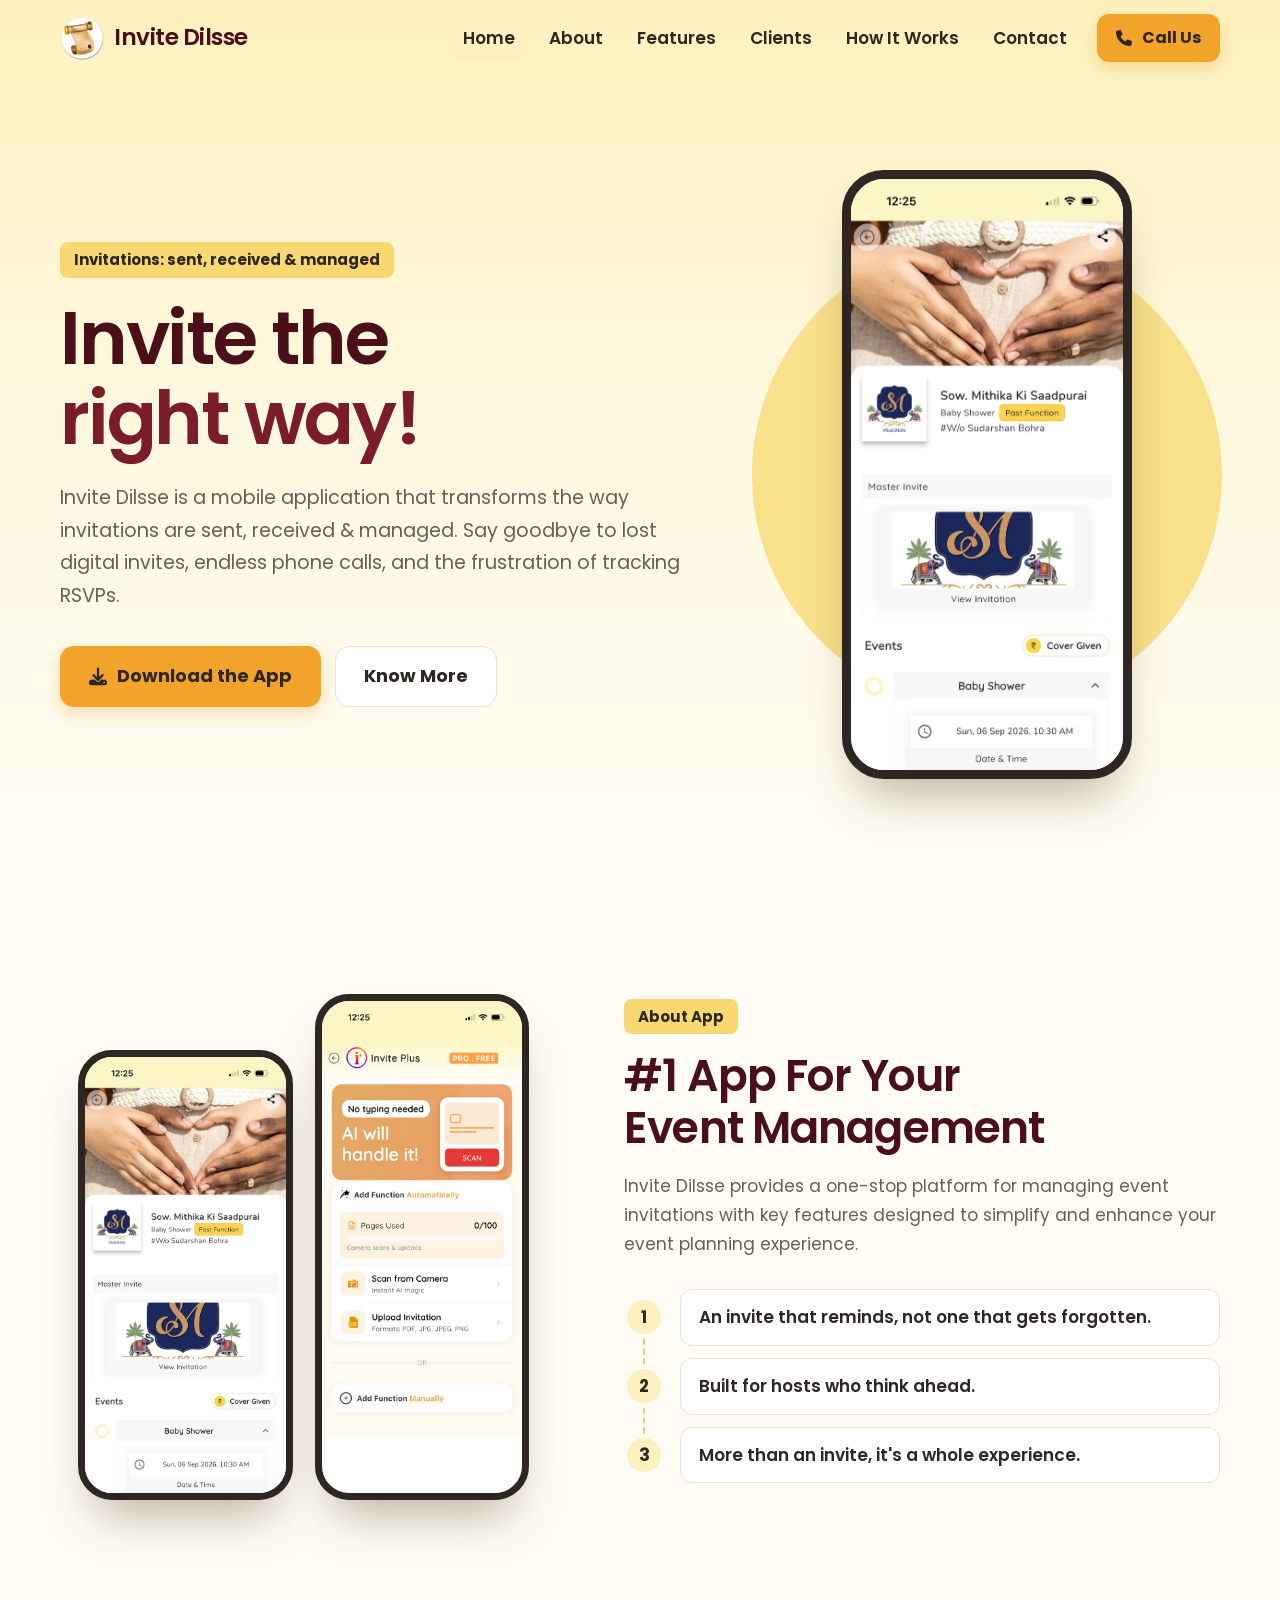
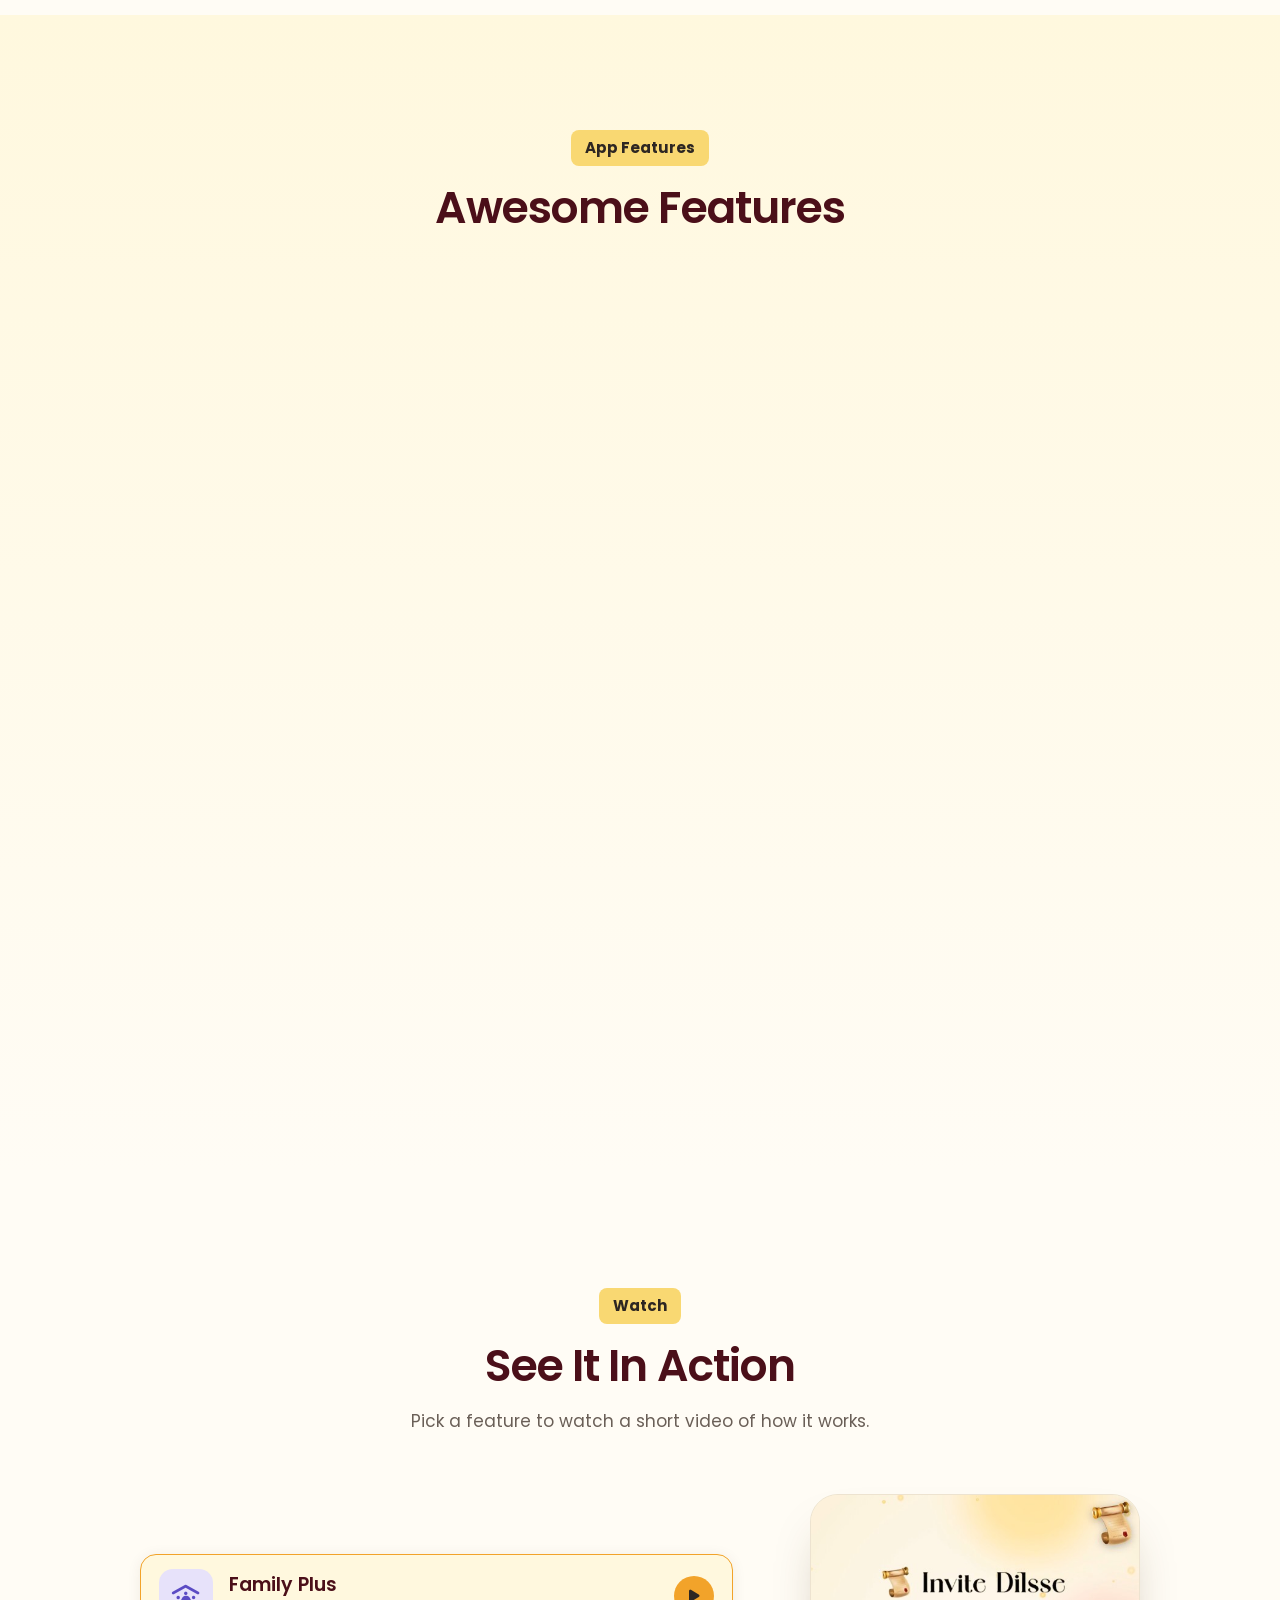
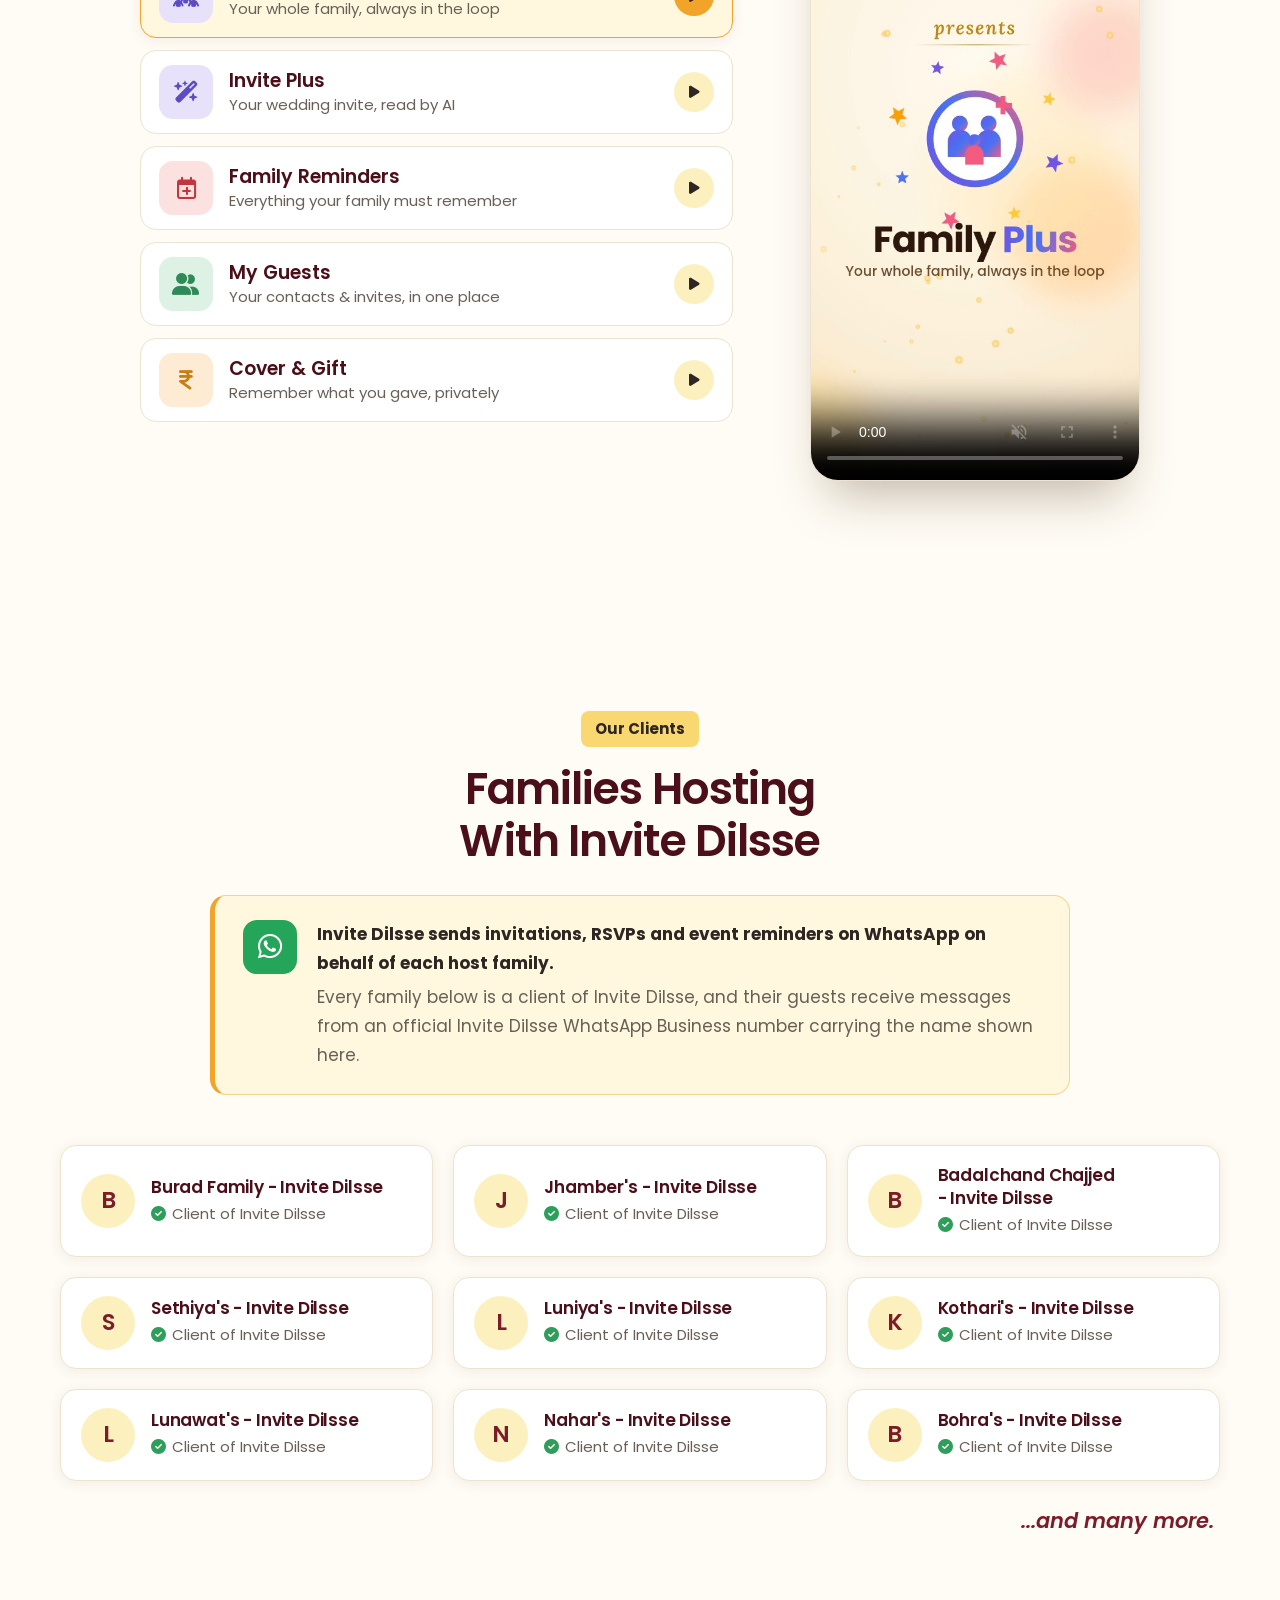
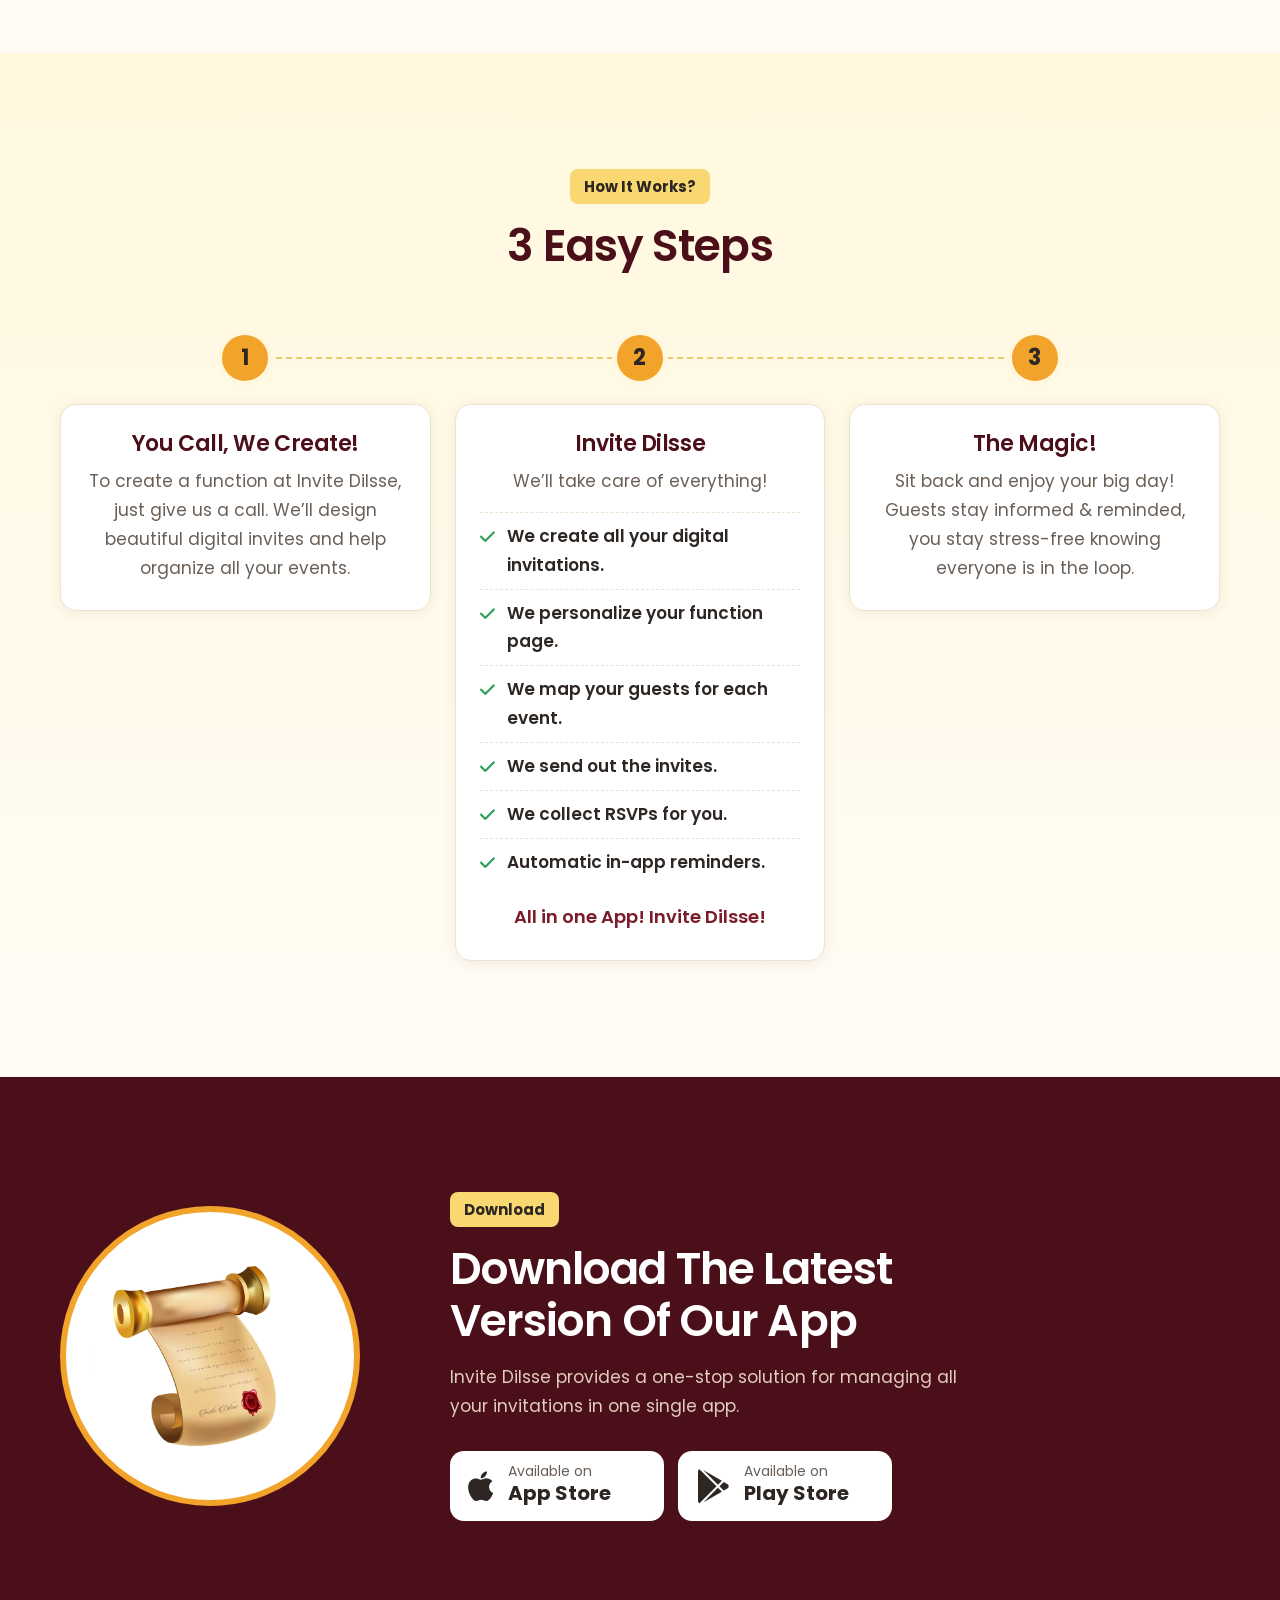
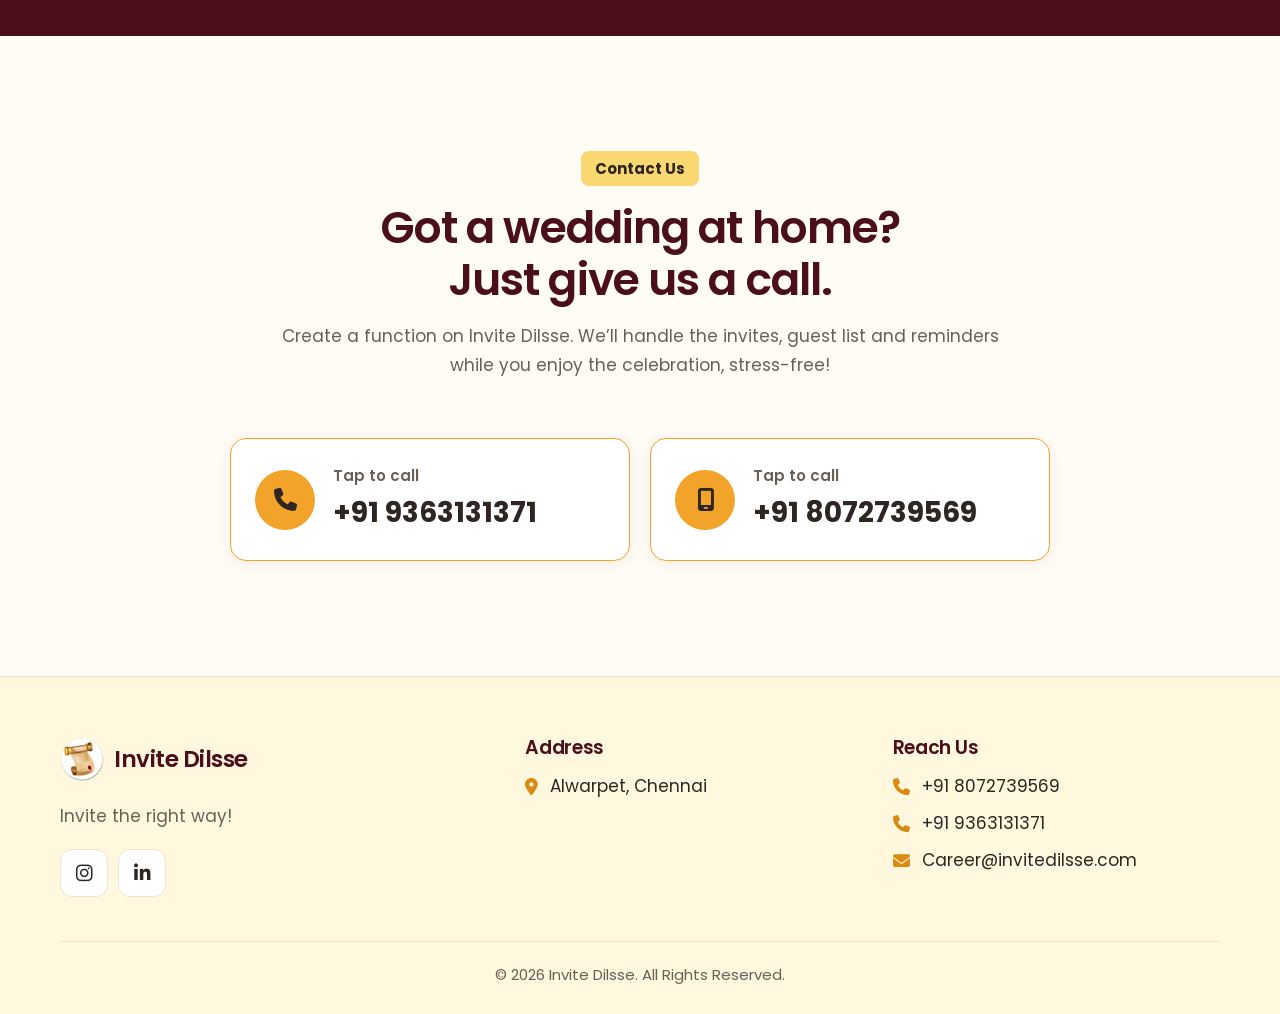
==== index.html @ ebceb602 "initial push" ====
<!DOCTYPE html>
<html lang="en">

<head>
    <meta charset="utf-8">
    <title>Invite Dilsse - Invite the right way!</title>
    <meta content="width=device-width, initial-scale=1.0" name="viewport">
    <meta content="Invite Dilsse is a mobile app that transforms the way invitations are sent, received and managed - digital invites, RSVPs and automatic reminders for every event, all in one place." name="description">
    <meta content="#FCF1BE" name="theme-color">

    <!-- Favicon -->
    <link href="img/icon1.png" rel="icon">

    <!-- Google Web Fonts -->
    <link rel="preconnect" href="https://fonts.googleapis.com">
    <link rel="preconnect" href="https://fonts.gstatic.com" crossorigin>
    <link href="https://fonts.googleapis.com/css2?family=Poppins:ital,wght@0,400;0,500;0,600;0,700;1,600&display=swap" rel="stylesheet">

    <!-- Icon Font Stylesheet -->
    <link href="https://cdnjs.cloudflare.com/ajax/libs/font-awesome/6.5.1/css/all.min.css" rel="stylesheet">

    <!-- Template Stylesheet -->
    <link href="css/style.css?v=20261012" rel="stylesheet">

    <script>document.documentElement.classList.add('js');</script>
</head>

<body>
    <a class="skip" href="#main">Skip to content</a>


    <!-- Navbar Start -->
    <header class="nav">
        <div class="wrap nav__inner">
            <a href="#home" class="brand">
                <img src="img/icon1.png" alt="" width="44" height="44">
                Invite Dilsse
            </a>
            <button class="nav__toggle" type="button" aria-label="Menu" aria-expanded="false" aria-controls="navLinks">
                <span></span><span></span><span></span>
            </button>
            <nav class="nav__links" id="navLinks" aria-label="Main">
                <a href="#home" class="is-active">Home</a>
                <a href="#about">About</a>
                <a href="#feature">Features</a>
                <a href="#clients">Clients</a>
                <a href="#how">How It Works</a>
                <a href="#contact">Contact</a>
                <a href="tel:+919363131371" class="btn btn--gold"><i class="fa-solid fa-phone"></i> Call Us</a>
            </nav>
        </div>
    </header>
    <!-- Navbar End -->


    <main id="main">

        <!-- Hero Start -->
        <section class="hero" id="home">
            <div class="wrap hero__grid">
                <div>
                    <span class="tag reveal">Invitations: sent, received &amp; managed</span>
                    <h1 class="reveal">Invite the <span>right way!</span></h1>
                    <p class="hero__lead reveal">Invite Dilsse is a mobile application that transforms the way invitations are sent, received &amp; managed. Say goodbye to lost digital invites, endless phone calls, and the frustration of tracking RSVPs.</p>
                    <div class="hero__cta reveal">
                        <a href="#download" class="btn btn--gold"><i class="fa-solid fa-download"></i> Download the App</a>
                        <a href="#how" class="btn btn--plain">Know More</a>
                    </div>
                </div>
                <div class="hero__visual reveal">
                    <figure class="device">
                        <div class="screens">
                            <img class="is-active" src="img/app-home.jpg" alt="Invite Dilsse app home screen with a calendar and an upcoming event" width="589" height="1280">
                            <img src="img/app-function.jpg" alt="Invite Dilsse function page with the master invite and event details" width="589" height="1280">
                            <img src="img/app-invite-plus.jpg" alt="Invite Plus screen for adding a function by scanning or uploading an invitation" width="589" height="1280">
                            <img src="img/app-reminder.jpg" alt="Invite Dilsse new reminder screen" width="589" height="1280">
                        </div>
                    </figure>
                </div>
            </div>
        </section>
        <!-- Hero End -->


        <!-- About Start -->
        <section class="section" id="about">
            <div class="wrap about">
                <div class="about__media reveal">
                    <figure class="device">
                        <img src="img/app-function.jpg" alt="Invite Dilsse function page" width="589" height="1280" loading="lazy">
                    </figure>
                    <figure class="device">
                        <img src="img/app-invite-plus.jpg" alt="Invite Plus screen" width="589" height="1280" loading="lazy">
                    </figure>
                </div>
                <div>
                    <span class="tag reveal">About App</span>
                    <h2 class="reveal">#1 App For Your Event Management</h2>
                    <p class="about__text reveal">Invite Dilsse provides a one-stop platform for managing event invitations with key features designed to simplify and enhance your event planning experience.</p>
                    <ol class="timeline" data-stagger>
                        <li><span>1</span><p>An invite that reminds, not one that gets forgotten.</p></li>
                        <li><span>2</span><p>Built for hosts who think ahead.</p></li>
                        <li><span>3</span><p>More than an invite, it's a whole experience.</p></li>
                    </ol>
                </div>
            </div>
        </section>
        <!-- About End -->


        <!-- Features Start -->
        <section class="section section--butter" id="feature">
            <div class="wrap">
                <div class="head reveal">
                    <span class="tag">App Features</span>
                    <h2>Awesome Features</h2>
                </div>
                <div class="grid grid--4" data-stagger>
                    <article class="card feature">
                        <div class="tile tile--peach"><i class="fa-regular fa-calendar-check"></i></div>
                        <h3>All Events, One App!</h3>
                        <p>Manage all your digital and offline invitations seamlessly in one app.</p>
                    </article>
                    <article class="card feature">
                        <div class="tile tile--rose"><i class="fa-regular fa-bell"></i></div>
                        <h3>Always Know Where to Be</h3>
                        <p>WhatsApp doesn’t remind you about your events. We offer automatic, timely reminders to keep you on schedule.</p>
                    </article>
                    <article class="card feature">
                        <div class="tile tile--mint"><i class="fa-solid fa-magnifying-glass"></i></div>
                        <h3>Goodbye to WhatsApp Chaos</h3>
                        <p>No more searching through chats. Your invites are saved, searchable, and accessible whenever you need them.</p>
                    </article>
                    <article class="card feature">
                        <div class="tile tile--lilac"><i class="fa-regular fa-gem"></i></div>
                        <h3>Premium Look &amp; Feel</h3>
                        <p>Transform your invites from simple images to immersive experiences. Include striking visuals, event videos, and messages.</p>
                    </article>
                    <article class="card feature">
                        <div class="tile tile--lilac"><i class="fa-solid fa-list-ol"></i></div>
                        <h3>Multiple Events, One Flow</h3>
                        <p>One invite page for all your wedding events (Grithpaan, Haldi, Bharat, etc.) with date, time, venue &amp; map. No more back-and-forth messages!</p>
                    </article>
                    <article class="card feature">
                        <div class="tile tile--mint"><i class="fa-regular fa-comments"></i></div>
                        <h3>Chat In App</h3>
                        <p>Guests can share invitations with family &amp; coordinate event details, ensuring everyone is on the same page.</p>
                    </article>
                    <article class="card feature">
                        <div class="tile tile--rose"><i class="fa-regular fa-folder-open"></i></div>
                        <h3>Organized, Not Scattered</h3>
                        <p>Where WhatsApp mixes event details within conversations, this service provides a dedicated space for your invites.</p>
                    </article>
                    <article class="card feature">
                        <div class="tile tile--peach"><i class="fa-regular fa-note-sticky"></i></div>
                        <h3>Notes &amp; Reminders</h3>
                        <p>Guests can save personalized notes for each event, such as “Buy gift” or “Wear ethnic”, conveniently in the app.</p>
                    </article>
                </div>
            </div>
        </section>
        <!-- Features End -->


        <!-- Videos Start -->
        <section class="section" id="videos">
            <div class="wrap">
                <div class="head reveal">
                    <span class="tag">Watch</span>
                    <h2>See It In Action</h2>
                    <p>Pick a feature to watch a short video of how it works.</p>
                </div>
                <div class="watch reveal">
                    <div class="watch__list">
                        <button class="watch__item is-active" type="button" aria-pressed="true" data-video="video/Family%20Plus.mp4" data-poster="img/video-family-plus.jpg">
                            <span class="tile tile--lilac"><i class="fa-solid fa-people-roof"></i></span>
                            <span class="watch__text"><strong>Family Plus</strong><small>Your whole family, always in the loop</small></span>
                            <i class="fa-solid fa-play watch__play" aria-hidden="true"></i>
                        </button>
                        <button class="watch__item" type="button" aria-pressed="false" data-video="video/Invite%20Plus%20Video.mp4" data-poster="img/video-invite-plus.jpg">
                            <span class="tile tile--lilac"><i class="fa-solid fa-wand-magic-sparkles"></i></span>
                            <span class="watch__text"><strong>Invite Plus</strong><small>Your wedding invite, read by AI</small></span>
                            <i class="fa-solid fa-play watch__play" aria-hidden="true"></i>
                        </button>
                        <button class="watch__item" type="button" aria-pressed="false" data-video="video/Family%20Reminder%20Video.mp4" data-poster="img/video-family-reminder.jpg">
                            <span class="tile tile--rose"><i class="fa-regular fa-calendar-plus"></i></span>
                            <span class="watch__text"><strong>Family Reminders</strong><small>Everything your family must remember</small></span>
                            <i class="fa-solid fa-play watch__play" aria-hidden="true"></i>
                        </button>
                        <button class="watch__item" type="button" aria-pressed="false" data-video="video/My%20Guests%20Video.mp4" data-poster="img/video-my-guests.jpg">
                            <span class="tile tile--mint"><i class="fa-solid fa-user-group"></i></span>
                            <span class="watch__text"><strong>My Guests</strong><small>Your contacts &amp; invites, in one place</small></span>
                            <i class="fa-solid fa-play watch__play" aria-hidden="true"></i>
                        </button>
                        <button class="watch__item" type="button" aria-pressed="false" data-video="video/Cover%20%26%20Gift%20Video.mp4" data-poster="img/video-cover-gift.jpg">
                            <span class="tile tile--peach"><i class="fa-solid fa-indian-rupee-sign"></i></span>
                            <span class="watch__text"><strong>Cover &amp; Gift</strong><small>Remember what you gave, privately</small></span>
                            <i class="fa-solid fa-play watch__play" aria-hidden="true"></i>
                        </button>
                    </div>
                    <figure class="watch__player">
                        <video controls playsinline preload="none" poster="img/video-family-plus.jpg" src="video/Family%20Plus.mp4" aria-label="Family Plus feature video"></video>
                        <button class="watch__sound" type="button" hidden><i class="fa-solid fa-volume-xmark"></i> Tap for sound</button>
                    </figure>
                </div>
            </div>
        </section>
        <!-- Videos End -->


        <!-- Clients Start -->
        <section class="section" id="clients">
            <div class="wrap">
                <div class="head reveal">
                    <span class="tag">Our Clients</span>
                    <h2>Families Hosting With Invite Dilsse</h2>
                </div>
                <div class="clients__note reveal">
                    <i class="fa-brands fa-whatsapp" aria-hidden="true"></i>
                    <div>
                        <p><strong>Invite Dilsse sends invitations, RSVPs and event reminders on WhatsApp on behalf of each host family.</strong></p>
                        <p>Every family below is a client of Invite Dilsse, and their guests receive messages from an official Invite Dilsse WhatsApp Business number carrying the name shown here.</p>
                    </div>
                </div>
                <div class="grid grid--3" data-stagger>
                    <article class="card client">
                        <div class="client__mark" aria-hidden="true">B</div>
                        <div>
                            <h3>Burad Family - Invite Dilsse</h3>
                            <p><i class="fa-solid fa-circle-check"></i>Client of Invite Dilsse</p>
                        </div>
                    </article>
                    <article class="card client">
                        <div class="client__mark" aria-hidden="true">J</div>
                        <div>
                            <h3>Jhamber's - Invite Dilsse</h3>
                            <p><i class="fa-solid fa-circle-check"></i>Client of Invite Dilsse</p>
                        </div>
                    </article>
                    <article class="card client">
                        <div class="client__mark" aria-hidden="true">B</div>
                        <div>
                            <h3>Badalchand Chajjed - Invite Dilsse</h3>
                            <p><i class="fa-solid fa-circle-check"></i>Client of Invite Dilsse</p>
                        </div>
                    </article>
                    <article class="card client">
                        <div class="client__mark" aria-hidden="true">S</div>
                        <div>
                            <h3>Sethiya's - Invite Dilsse</h3>
                            <p><i class="fa-solid fa-circle-check"></i>Client of Invite Dilsse</p>
                        </div>
                    </article>
                    <article class="card client">
                        <div class="client__mark" aria-hidden="true">L</div>
                        <div>
                            <h3>Luniya's - Invite Dilsse</h3>
                            <p><i class="fa-solid fa-circle-check"></i>Client of Invite Dilsse</p>
                        </div>
                    </article>
                    <article class="card client">
                        <div class="client__mark" aria-hidden="true">K</div>
                        <div>
                            <h3>Kothari's - Invite Dilsse</h3>
                            <p><i class="fa-solid fa-circle-check"></i>Client of Invite Dilsse</p>
                        </div>
                    </article>
                    <article class="card client">
                        <div class="client__mark" aria-hidden="true">L</div>
                        <div>
                            <h3>Lunawat's - Invite Dilsse</h3>
                            <p><i class="fa-solid fa-circle-check"></i>Client of Invite Dilsse</p>
                        </div>
                    </article>
                    <article class="card client">
                        <div class="client__mark" aria-hidden="true">N</div>
                        <div>
                            <h3>Nahar's - Invite Dilsse</h3>
                            <p><i class="fa-solid fa-circle-check"></i>Client of Invite Dilsse</p>
                        </div>
                    </article>
                    <article class="card client">
                        <div class="client__mark" aria-hidden="true">B</div>
                        <div>
                            <h3>Bohra's - Invite Dilsse</h3>
                            <p><i class="fa-solid fa-circle-check"></i>Client of Invite Dilsse</p>
                        </div>
                    </article>
                </div>
                <p class="clients__more reveal">...and many more.</p>
            </div>
        </section>
        <!-- Clients End -->


        <!-- Process Start -->
        <section class="section section--butter" id="how">
            <div class="wrap">
                <div class="head reveal">
                    <span class="tag">How It Works?</span>
                    <h2>3 Easy Steps</h2>
                </div>
                <ol class="steps" data-stagger>
                    <li class="step">
                        <div class="card step__body">
                            <h3>You Call, We Create!</h3>
                            <p>To create a function at Invite Dilsse, just give us a call. We’ll design beautiful digital invites and help organize all your events.</p>
                        </div>
                    </li>
                    <li class="step">
                        <div class="card step__body">
                            <h3>Invite Dilsse</h3>
                            <p>We’ll take care of everything!</p>
                            <ul>
                                <li><i class="fa-solid fa-check"></i>We create all your digital invitations.</li>
                                <li><i class="fa-solid fa-check"></i>We personalize your function page.</li>
                                <li><i class="fa-solid fa-check"></i>We map your guests for each event.</li>
                                <li><i class="fa-solid fa-check"></i>We send out the invites.</li>
                                <li><i class="fa-solid fa-check"></i>We collect RSVPs for you.</li>
                                <li><i class="fa-solid fa-check"></i>Automatic in-app reminders.</li>
                            </ul>
                            <p class="step__sign">All in one App! Invite Dilsse!</p>
                        </div>
                    </li>
                    <li class="step">
                        <div class="card step__body">
                            <h3>The Magic!</h3>
                            <p>Sit back and enjoy your big day! Guests stay informed &amp; reminded, you stay stress-free knowing everyone is in the loop.</p>
                        </div>
                    </li>
                </ol>
            </div>
        </section>
        <!-- Process End -->


        <!-- Download Start -->
        <section class="section download" id="download">
            <div class="wrap download__grid">
                <img class="download__logo reveal" src="img/logo-720.png" alt="Invite Dilsse logo: a golden invitation scroll with a red wax seal" width="720" height="671" loading="lazy">
                <div class="reveal">
                    <span class="tag">Download</span>
                    <h2>Download The Latest Version Of Our App</h2>
                    <p>Invite Dilsse provides a one-stop solution for managing all your invitations in one single app.</p>
                    <div class="stores">
                        <a href="https://api.invitedilsse.com/home" target="_blank" rel="noopener" class="store">
                            <i class="fa-brands fa-apple"></i>
                            <span><small>Available on</small><strong>App Store</strong></span>
                        </a>
                        <a href="https://api.invitedilsse.com/home" target="_blank" rel="noopener" class="store">
                            <i class="fa-brands fa-google-play"></i>
                            <span><small>Available on</small><strong>Play Store</strong></span>
                        </a>
                    </div>
                </div>
            </div>
        </section>
        <!-- Download End -->


        <!-- Contact Start -->
        <section class="section" id="contact">
            <div class="wrap">
                <div class="head reveal">
                    <span class="tag">Contact Us</span>
                    <h2>Got a wedding at home? Just give us a call.</h2>
                    <p>Create a function on Invite Dilsse. We’ll handle the invites, guest list and reminders while you enjoy the celebration, stress-free!</p>
                </div>
                <div class="phones" data-stagger>
                    <a href="tel:+919363131371" class="card phone-card">
                        <i class="fa-solid fa-phone"></i>
                        <span><small>Tap to call</small><strong>+91 9363131371</strong></span>
                    </a>
                    <a href="tel:+918072739569" class="card phone-card">
                        <i class="fa-solid fa-mobile-screen"></i>
                        <span><small>Tap to call</small><strong>+91 8072739569</strong></span>
                    </a>
                </div>
            </div>
        </section>
        <!-- Contact End -->

    </main>


    <!-- Footer Start -->
    <footer class="footer">
        <div class="wrap footer__grid">
            <div>
                <a href="#home" class="brand">
                    <img src="img/icon1.png" alt="" width="44" height="44">
                    Invite Dilsse
                </a>
                <p>Invite the right way!</p>
                <div class="socials">
                    <a href="https://www.instagram.com/invitedilsse?igsh=MTUwaGRnZnl2ZHNkZQ==" target="_blank" rel="noopener" aria-label="Invite Dilsse on Instagram"><i class="fa-brands fa-instagram"></i></a>
                    <a href="https://www.linkedin.com/company/invite-dilsse/" target="_blank" rel="noopener" aria-label="Invite Dilsse on LinkedIn"><i class="fa-brands fa-linkedin-in"></i></a>
                </div>
            </div>
            <div>
                <h3>Address</h3>
                <ul>
                    <li><i class="fa-solid fa-location-dot"></i><span>Alwarpet, Chennai</span></li>
                </ul>
            </div>
            <div>
                <h3>Reach Us</h3>
                <ul>
                    <li><i class="fa-solid fa-phone"></i><a href="tel:+918072739569">+91 8072739569</a></li>
                    <li><i class="fa-solid fa-phone"></i><a href="tel:+919363131371">+91 9363131371</a></li>
                    <li><i class="fa-solid fa-envelope"></i><a href="mailto:Career@invitedilsse.com">Career@invitedilsse.com</a></li>
                </ul>
            </div>
        </div>
        <div class="wrap">
            <p class="footer__bottom">&copy; <span data-year>2025</span> Invite Dilsse. All Rights Reserved.</p>
        </div>
    </footer>
    <!-- Footer End -->


    <!-- Mobile Tab Bar -->
    <nav class="tabbar" aria-label="Quick links">
        <a href="#home"><i class="fa-solid fa-house"></i>Home</a>
        <a href="#feature"><i class="fa-regular fa-star"></i>Features</a>
        <a href="#clients"><i class="fa-solid fa-users"></i>Clients</a>
        <a href="tel:+919363131371" class="tabbar__call"><i class="fa-solid fa-phone"></i>Call</a>
    </nav>

    <!-- Template Javascript -->
    <script src="js/main.js?v=20261012"></script>
</body>

</html>
---- css/style.css ----
/********** Invite Dilsse **********/
:root {
    --ivory: #FFFCF5;
    --butter: #FCF1BE;
    --butter-soft: #FFF8DE;
    --gold: #F2A32A;
    --gold-deep: #D98A12;
    --gold-text: #8A5A0A;
    --maroon: #7A1C2A;
    --maroon-deep: #4B0F19;
    --ink: #2D2622;
    --muted: #6A5F57;
    --card: #FFFFFF;
    --line: #EDE3D0;
    --peach: #FDEBD3;
    --rose: #FCE1E1;
    --mint: #DDF1E4;
    --lilac: #E7E2FA;
    --shadow: 0 2px 14px rgba(77, 52, 20, .08);
    --shadow-up: 0 16px 34px rgba(77, 52, 20, .14);
    --ease: cubic-bezier(.22, 1, .36, 1);
    --serif: 'Poppins', 'Segoe UI', system-ui, sans-serif;
    --sans: 'Poppins', 'Segoe UI', system-ui, sans-serif;
}


/*** Base ***/
*,
*::before,
*::after {
    box-sizing: border-box;
}

html {
    scroll-behavior: smooth;
    scroll-padding-top: 86px;
    -webkit-text-size-adjust: 100%;
}

body {
    margin: 0;
    font-family: var(--sans);
    font-size: 17px;
    font-weight: 400;
    line-height: 1.7;
    color: var(--ink);
    background: var(--ivory);
    -webkit-font-smoothing: antialiased;
}

img {
    display: block;
    max-width: 100%;
    height: auto;
}

a {
    color: inherit;
    text-decoration: none;
}

h1,
h2,
h3,
p,
ul,
ol,
figure {
    margin: 0;
    padding: 0;
}

ul,
ol {
    list-style: none;
}

h1,
h2,
h3 {
    font-family: var(--serif);
    font-weight: 600;
    line-height: 1.18;
    letter-spacing: -.02em;
    color: var(--maroon-deep);
    font-variant-numeric: lining-nums;
    text-wrap: balance;
}

h2 {
    font-size: clamp(30px, 3.6vw, 44px);
}

:focus-visible {
    outline: 3px solid var(--maroon);
    outline-offset: 3px;
    border-radius: 6px;
}

.wrap {
    width: min(1160px, 100% - 40px);
    margin-inline: auto;
}

.skip {
    position: absolute;
    left: 12px;
    top: -60px;
    padding: 10px 16px;
    color: #FFFFFF;
    background: var(--maroon-deep);
    border-radius: 10px;
    z-index: 200;
}

.skip:focus {
    top: 12px;
}

.section {
    padding: clamp(70px, 9vw, 120px) 0;
}

.section--butter {
    background: linear-gradient(180deg, var(--butter-soft), var(--ivory));
}


/*** Shared Bits ***/
/* Same pill the app uses for dates and times */
.tag {
    display: inline-block;
    padding: 5px 14px;
    font-size: 15px;
    font-weight: 700;
    color: var(--ink);
    background: #F9D872;
    border-radius: 8px;
}

.head {
    max-width: 720px;
    margin: 0 auto clamp(38px, 5vw, 58px);
    text-align: center;
}

.head h2 {
    margin-top: 16px;
}

.head p {
    margin-top: 16px;
    color: var(--muted);
}

.btn {
    display: inline-flex;
    align-items: center;
    justify-content: center;
    gap: 10px;
    min-height: 56px;
    padding: 14px 28px;
    font-family: var(--sans);
    font-size: 18px;
    font-weight: 700;
    border: 1.5px solid transparent;
    border-radius: 14px;
    transition: transform .25s var(--ease), box-shadow .25s var(--ease), background-color .25s, border-color .25s;
}

.btn:hover {
    transform: translateY(-2px);
}

.btn--gold {
    color: var(--ink);
    background: var(--gold);
    box-shadow: 0 6px 16px rgba(242, 163, 42, .35);
}

.btn--gold:hover {
    background: var(--gold-deep);
    box-shadow: 0 10px 22px rgba(242, 163, 42, .4);
}

.btn--plain {
    background: var(--card);
    border-color: var(--line);
}

.btn--plain:hover {
    border-color: var(--gold);
}

.card {
    background: var(--card);
    border: 1px solid var(--line);
    border-radius: 16px;
    box-shadow: var(--shadow);
    transition: transform .35s var(--ease), box-shadow .35s var(--ease), border-color .35s;
}

.card:hover {
    transform: translateY(-5px);
    border-color: #F3D48E;
    box-shadow: var(--shadow-up);
}

.device {
    overflow: hidden;
    background: #FFFFFF;
    border: 9px solid var(--ink);
    border-radius: 42px;
    box-shadow: 0 30px 50px -18px rgba(77, 52, 20, .4);
}

.screens {
    position: relative;
    aspect-ratio: 589 / 1280;
}

.screens img {
    position: absolute;
    inset: 0;
    width: 100%;
    height: 100%;
    object-fit: cover;
    opacity: 0;
    transition: opacity .8s ease;
}

.screens img.is-active {
    opacity: 1;
}


/*** Navbar ***/
.nav {
    position: fixed;
    inset: 0 0 auto 0;
    z-index: 100;
    transition: background-color .3s, box-shadow .3s;
}

.nav.is-scrolled,
.nav.is-open {
    background: var(--butter-soft);
    box-shadow: 0 1px 0 var(--line), 0 6px 18px rgba(77, 52, 20, .06);
}

.nav__inner {
    display: flex;
    align-items: center;
    gap: 30px;
    height: 76px;
}

.brand {
    display: inline-flex;
    align-items: center;
    gap: 10px;
    margin-right: auto;
    font-family: var(--serif);
    font-size: 23px;
    font-weight: 600;
    letter-spacing: -.02em;
    color: var(--maroon-deep);
    white-space: nowrap;
}

.brand img {
    width: 44px;
    height: 44px;
    border-radius: 50%;
}

.nav__links {
    display: flex;
    align-items: center;
    gap: 6px;
}

.nav__links a:not(.btn) {
    padding: 8px 14px;
    font-size: 17px;
    font-weight: 600;
    border-radius: 10px;
    transition: background-color .25s;
}

/* Active item gets the app's tab highlight */
.nav__links a:not(.btn):hover,
.nav__links a:not(.btn).is-active {
    background: var(--butter);
}

.nav__links .btn {
    min-height: 46px;
    margin-left: 10px;
    padding: 9px 18px;
    font-size: 16px;
    border-radius: 12px;
}

.nav__toggle {
    display: none;
    width: 48px;
    height: 48px;
    padding: 0;
    background: var(--card);
    border: 1.5px solid var(--line);
    border-radius: 12px;
    cursor: pointer;
}

.nav__toggle span {
    display: block;
    width: 20px;
    height: 2px;
    margin: 5px auto;
    background: var(--ink);
    border-radius: 2px;
    transition: transform .3s var(--ease), opacity .2s;
}

.nav__toggle[aria-expanded="true"] span:nth-child(1) {
    transform: translateY(7px) rotate(45deg);
}

.nav__toggle[aria-expanded="true"] span:nth-child(2) {
    opacity: 0;
}

.nav__toggle[aria-expanded="true"] span:nth-child(3) {
    transform: translateY(-7px) rotate(-45deg);
}

@media (max-width: 991.98px) {
    .nav__toggle {
        display: block;
    }

    .nav__links {
        position: absolute;
        top: 100%;
        left: 0;
        right: 0;
        flex-direction: column;
        align-items: stretch;
        gap: 4px;
        padding: 10px 20px 22px;
        background: var(--butter-soft);
        box-shadow: 0 14px 20px rgba(77, 52, 20, .08);
        visibility: hidden;
        opacity: 0;
        transform: translateY(-8px);
        transition: opacity .25s, transform .25s var(--ease), visibility .25s;
    }

    .nav__links.is-open {
        visibility: visible;
        opacity: 1;
        transform: none;
    }

    .nav__links a:not(.btn) {
        padding: 14px 16px;
        font-size: 19px;
    }

    .nav__links .btn {
        min-height: 54px;
        margin: 10px 0 0;
        font-size: 18px;
    }
}


/*** Hero ***/
.hero {
    padding: clamp(120px, 14vw, 170px) 0 clamp(60px, 8vw, 100px);
    background: linear-gradient(180deg, var(--butter) 0, var(--butter-soft) 45%, var(--ivory) 100%);
    overflow: hidden;
}

.hero__grid {
    display: grid;
    grid-template-columns: 1.15fr .85fr;
    gap: clamp(30px, 5vw, 70px);
    align-items: center;
}

.hero h1 {
    margin-top: 20px;
    font-size: clamp(42px, 5.8vw, 76px);
    line-height: 1.08;
    letter-spacing: -.03em;
}

.hero h1 span {
    display: block;
    color: var(--maroon);
}

.hero__lead {
    max-width: 33em;
    margin-top: 24px;
    font-size: clamp(18px, 1.5vw, 20px);
    color: var(--muted);
}

.hero__cta {
    display: flex;
    flex-wrap: wrap;
    gap: 14px;
    margin-top: 34px;
}

.hero__visual {
    position: relative;
    display: grid;
    place-items: center;
}

.hero__visual::before {
    content: "";
    position: absolute;
    width: min(470px, 112%);
    aspect-ratio: 1;
    background: #F9E08B;
    border-radius: 50%;
}

.hero__visual .device {
    position: relative;
    width: min(290px, 70vw);
    animation: bob 7s ease-in-out infinite;
}

@media (max-width: 991.98px) {
    .hero__grid {
        grid-template-columns: 1fr;
        text-align: center;
    }

    .hero__lead {
        margin-inline: auto;
    }

    .hero__cta {
        justify-content: center;
    }

    .hero__visual {
        margin-top: 20px;
    }
}

@media (max-width: 479.98px) {
    .hero__cta .btn {
        width: 100%;
    }
}


/*** About ***/
.about {
    display: grid;
    grid-template-columns: .9fr 1.1fr;
    gap: clamp(36px, 6vw, 84px);
    align-items: center;
}

.about h2 {
    margin-top: 16px;
}

.about__text {
    margin-top: 18px;
    color: var(--muted);
}

/* Borrowed from the app's numbered event list */
.timeline {
    position: relative;
    margin-top: 30px;
}

.timeline::before {
    content: "";
    position: absolute;
    top: 20px;
    bottom: 20px;
    left: 19px;
    border-left: 2px dashed #EBCB6B;
}

.timeline li {
    position: relative;
    display: flex;
    align-items: center;
    gap: 16px;
    margin-bottom: 12px;
}

.timeline li > span {
    display: grid;
    place-items: center;
    width: 40px;
    height: 40px;
    flex-shrink: 0;
    font-weight: 700;
    background: var(--butter);
    border: 3px solid var(--ivory);
    border-radius: 50%;
}

.timeline li > p {
    flex: 1;
    padding: 13px 18px;
    font-weight: 600;
    background: var(--card);
    border: 1px solid var(--line);
    border-radius: 12px;
}

.about__media {
    position: relative;
    display: flex;
    justify-content: center;
    gap: 22px;
}

.about__media .device {
    width: min(250px, 44%);
    border-width: 7px;
    border-radius: 34px;
}

.about__media .device:first-child {
    margin-top: 56px;
}

@media (max-width: 991.98px) {
    .about {
        grid-template-columns: 1fr;
    }
}


/*** Features ***/
.grid {
    display: grid;
    gap: 20px;
}

.grid--4 {
    grid-template-columns: repeat(4, 1fr);
}

.grid--3 {
    grid-template-columns: repeat(3, 1fr);
}

.feature {
    padding: 26px 22px 28px;
}

.feature h3 {
    font-size: 20px;
}

.feature p {
    margin-top: 8px;
    font-size: 17px;
    color: var(--muted);
}

/* Pastel icon tiles, as on the app's home screen */
.tile {
    display: grid;
    place-items: center;
    width: 54px;
    height: 54px;
    margin-bottom: 20px;
    font-size: 22px;
    border-radius: 14px;
    transition: transform .35s var(--ease);
}

.card:hover .tile {
    transform: scale(1.1);
}

.tile--peach {
    color: #C77E12;
    background: var(--peach);
}

.tile--rose {
    color: #C2363F;
    background: var(--rose);
}

.tile--mint {
    color: #2E8B57;
    background: var(--mint);
}

.tile--lilac {
    color: #5B4BC4;
    background: var(--lilac);
}

@media (max-width: 1099.98px) {
    .grid--4 {
        grid-template-columns: repeat(2, 1fr);
    }
}

@media (max-width: 899.98px) {
    .grid--3 {
        grid-template-columns: repeat(2, 1fr);
    }
}

@media (max-width: 599.98px) {
    .grid--4,
    .grid--3 {
        grid-template-columns: 1fr;
    }
}


/*** Videos ***/
.watch {
    display: grid;
    grid-template-columns: minmax(0, 1fr) 330px;
    gap: clamp(30px, 6vw, 80px);
    align-items: center;
    max-width: 1000px;
    margin-inline: auto;
}

.watch__list {
    display: grid;
    gap: 12px;
}

.watch__item {
    display: flex;
    align-items: center;
    gap: 16px;
    width: 100%;
    padding: 14px 18px;
    font-family: inherit;
    color: inherit;
    text-align: left;
    background: var(--card);
    border: 1.5px solid var(--line);
    border-radius: 16px;
    cursor: pointer;
    transition: border-color .25s, background-color .25s, transform .25s var(--ease), box-shadow .25s var(--ease);
}

.watch__item:hover {
    transform: translateX(4px);
    border-color: #F3D48E;
}

.watch__item.is-active {
    background: var(--butter-soft);
    border-color: var(--gold);
    box-shadow: var(--shadow);
}

.watch__item .tile {
    flex-shrink: 0;
    margin-bottom: 0;
}

.watch__text {
    flex: 1;
    min-width: 0;
}

.watch__text strong {
    display: block;
    font-size: 19px;
    font-weight: 600;
    line-height: 1.3;
    color: var(--maroon-deep);
}

.watch__text small {
    display: block;
    font-size: 15px;
    line-height: 1.4;
    color: var(--muted);
}

.watch__play {
    display: grid;
    place-items: center;
    width: 40px;
    height: 40px;
    flex-shrink: 0;
    font-size: 14px;
    color: var(--ink);
    background: var(--butter);
    border-radius: 50%;
    transition: background-color .25s;
}

.watch__item.is-active .watch__play {
    background: var(--gold);
}

.watch__sound {
    position: absolute;
    top: 14px;
    left: 14px;
    display: inline-flex;
    align-items: center;
    gap: 8px;
    padding: 10px 18px;
    font-family: inherit;
    font-size: 15px;
    font-weight: 600;
    color: var(--ink);
    background: var(--gold);
    border: 0;
    border-radius: 999px;
    box-shadow: 0 6px 16px rgba(0, 0, 0, .25);
    cursor: pointer;
    z-index: 2;
    animation: nudge 1.6s ease-in-out infinite;
}

@keyframes nudge {
    0%, 100% { scale: 1; }
    50% { scale: 1.07; }
}

.watch__sound[hidden] {
    display: none;
}

.watch__player {
    position: relative;
    aspect-ratio: 9 / 16;
    overflow: hidden;
    background: var(--butter-soft);
    border: 1px solid var(--line);
    border-radius: 28px;
    box-shadow: 0 30px 50px -18px rgba(77, 52, 20, .35);
}

.watch__player video {
    display: block;
    width: 100%;
    height: 100%;
    object-fit: cover;
}

@media (max-width: 899.98px) {
    .watch {
        grid-template-columns: 1fr;
    }

    .watch__player {
        order: -1;
        width: min(320px, 86%);
        margin-inline: auto;
        scroll-margin-top: 90px;
    }
}


/*** Clients ***/
.client {
    display: flex;
    align-items: center;
    gap: 16px;
    padding: 18px 20px;
}

.client__mark {
    display: grid;
    place-items: center;
    width: 54px;
    height: 54px;
    flex-shrink: 0;
    font-family: var(--serif);
    font-size: 23px;
    font-weight: 600;
    color: var(--maroon);
    background: var(--butter);
    border-radius: 50%;
}

.client h3 {
    font-size: 17px;
    line-height: 1.35;
    letter-spacing: -.01em;
}

.client p {
    margin-top: 2px;
    font-size: 15px;
    color: var(--muted);
}

.client p i {
    margin-right: 6px;
    color: #2E9E5B;
}

#clients .head {
    margin-bottom: 28px;
}

.clients__note {
    display: flex;
    align-items: flex-start;
    gap: 20px;
    max-width: 860px;
    margin: 0 auto clamp(34px, 4.5vw, 50px);
    padding: 24px 28px;
    background: var(--butter-soft);
    border: 1px solid #F3D48E;
    border-left: 5px solid var(--gold);
    border-radius: 16px;
}

.clients__note > i {
    display: grid;
    place-items: center;
    width: 54px;
    height: 54px;
    flex-shrink: 0;
    font-size: 28px;
    color: #FFFFFF;
    background: #25A55A;
    border-radius: 14px;
}

.clients__note p {
    color: var(--muted);
}

.clients__note p + p {
    margin-top: 6px;
}

.clients__note strong {
    font-weight: 700;
    color: var(--ink);
}

@media (max-width: 599.98px) {
    .clients__note {
        flex-direction: column;
        gap: 14px;
        padding: 22px;
    }
}

.clients__more {
    margin-top: 22px;
    padding-right: 6px;
    font-family: var(--serif);
    font-size: 21px;
    font-weight: 600;
    font-style: italic;
    color: var(--maroon);
    text-align: right;
}


/*** Steps ***/
.steps {
    position: relative;
    display: grid;
    grid-template-columns: repeat(3, 1fr);
    gap: 24px;
    align-items: start;
    counter-reset: step;
}

.steps::before {
    content: "";
    position: absolute;
    top: 27px;
    left: 16%;
    right: 16%;
    border-top: 2px dashed #EBCB6B;
}

.step {
    position: relative;
    text-align: center;
}

.step::before {
    counter-increment: step;
    content: counter(step);
    display: grid;
    place-items: center;
    width: 56px;
    height: 56px;
    margin: 0 auto 18px;
    font-size: 22px;
    font-weight: 700;
    background: var(--gold);
    border: 5px solid var(--butter-soft);
    border-radius: 50%;
}

.step__body {
    padding: 26px 24px 28px;
}

.step h3 {
    font-size: 22px;
}

.step p {
    margin-top: 10px;
    color: var(--muted);
}

.step ul {
    margin-top: 16px;
    text-align: left;
}

.step li {
    display: flex;
    gap: 12px;
    padding: 9px 0;
    font-size: 17px;
    font-weight: 600;
    border-top: 1px dashed var(--line);
}

.step li i {
    margin-top: 6px;
    color: #2E9E5B;
}

.step .step__sign {
    margin-top: 16px;
    font-family: var(--serif);
    font-size: 18px;
    font-weight: 600;
    color: var(--maroon);
}

@media (max-width: 899.98px) {
    .steps {
        grid-template-columns: 1fr;
        max-width: 540px;
        margin-inline: auto;
        gap: 34px;
    }

    .steps::before {
        display: none;
    }
}


/*** Download ***/
.download {
    color: #FBEFD9;
    background: var(--maroon-deep);
}

.download__grid {
    display: grid;
    grid-template-columns: auto 1fr;
    gap: clamp(36px, 7vw, 100px);
    align-items: center;
}

.download__logo {
    width: min(300px, 60vw);
    aspect-ratio: 1;
    padding: 26px;
    object-fit: contain;
    background: #FFFFFF;
    border: 6px solid var(--gold);
    border-radius: 50%;
}

.download h2 {
    margin-top: 16px;
    color: #FFFFFF;
}

.download p {
    max-width: 30em;
    margin-top: 16px;
    color: rgba(251, 239, 217, .85);
}

.stores {
    display: flex;
    flex-wrap: wrap;
    gap: 14px;
    margin-top: 30px;
}

.store {
    display: flex;
    align-items: center;
    gap: 14px;
    min-width: 214px;
    padding: 12px 24px 12px 18px;
    color: var(--ink);
    background: #FFFFFF;
    border-radius: 14px;
    transition: transform .25s var(--ease), background-color .25s;
}

.store:hover {
    transform: translateY(-3px);
    background: var(--butter);
}

.store i {
    font-size: 34px;
}

.store small {
    display: block;
    font-size: 14px;
    line-height: 1.2;
    color: var(--muted);
}

.store strong {
    font-size: 20px;
    line-height: 1.2;
}

@media (max-width: 767.98px) {
    .download__grid {
        grid-template-columns: 1fr;
        justify-items: center;
        text-align: center;
    }

    .download p {
        margin-inline: auto;
    }

    .stores {
        justify-content: center;
    }
}

@media (max-width: 479.98px) {
    .store {
        width: 100%;
    }
}


/*** Contact ***/
.phones {
    display: grid;
    grid-template-columns: repeat(2, 1fr);
    gap: 20px;
    max-width: 820px;
    margin-inline: auto;
}

.phone-card {
    display: flex;
    align-items: center;
    gap: 18px;
    padding: 24px;
    border: 1.5px solid var(--gold);
}

.phone-card i {
    display: grid;
    place-items: center;
    width: 60px;
    height: 60px;
    flex-shrink: 0;
    font-size: 23px;
    background: var(--gold);
    border-radius: 50%;
}

.phone-card small {
    display: block;
    font-size: 15px;
    font-weight: 600;
    color: var(--muted);
}

.phone-card strong {
    font-size: clamp(22px, 2.6vw, 28px);
    white-space: nowrap;
}

@media (max-width: 719.98px) {
    .phones {
        grid-template-columns: 1fr;
    }
}


/*** Footer ***/
.footer {
    padding: 60px 0 26px;
    font-size: 17px;
    background: var(--butter-soft);
    border-top: 1px solid var(--line);
}

.footer__grid {
    display: grid;
    grid-template-columns: 1.3fr 1fr 1fr;
    gap: 40px;
}

.footer h3 {
    margin-bottom: 12px;
    font-size: 19px;
}

.footer p {
    max-width: 24em;
    margin-top: 12px;
    color: var(--muted);
}

.footer li {
    display: flex;
    gap: 12px;
    margin-bottom: 8px;
}

.footer li i {
    margin-top: 6px;
    color: var(--gold-deep);
}

.footer a:not(.brand):hover {
    color: var(--maroon);
}

.socials {
    display: flex;
    gap: 10px;
    margin-top: 18px;
}

.socials a {
    display: grid;
    place-items: center;
    width: 48px;
    height: 48px;
    font-size: 19px;
    background: var(--card);
    border: 1px solid var(--line);
    border-radius: 12px;
    transition: background-color .25s, transform .25s var(--ease);
}

.socials a:hover {
    background: var(--butter);
    transform: translateY(-3px);
}

.footer .footer__bottom {
    max-width: none;
    margin-top: 44px;
    padding-top: 20px;
    font-size: 15px;
    color: var(--muted);
    text-align: center;
    border-top: 1px solid var(--line);
}

@media (max-width: 767.98px) {
    .footer__grid {
        grid-template-columns: 1fr;
        gap: 28px;
    }
}


/*** Mobile Tab Bar (mirrors the app's bottom bar) ***/
.tabbar {
    display: none;
}

@media (max-width: 719.98px) {
    body {
        padding-bottom: 78px;
    }

    .tabbar {
        position: fixed;
        inset: auto 0 0 0;
        display: grid;
        grid-template-columns: repeat(4, 1fr);
        gap: 6px;
        padding: 8px 10px;
        background: #FFFFFF;
        border-top: 1px solid var(--line);
        box-shadow: 0 -6px 18px rgba(77, 52, 20, .08);
        z-index: 90;
    }

    .tabbar a {
        display: flex;
        flex-direction: column;
        align-items: center;
        gap: 2px;
        padding: 8px 4px;
        font-size: 14px;
        font-weight: 700;
        border-radius: 12px;
    }

    .tabbar i {
        font-size: 19px;
    }

    .tabbar .tabbar__call {
        background: var(--gold);
    }
}


/*** Motion ***/
.js .reveal {
    opacity: 0;
    transform: translateY(24px);
    transition: opacity .7s var(--ease), transform .7s var(--ease);
}

.js .reveal.is-visible {
    opacity: 1;
    transform: none;
}

/* Hand the transition back to the card once it has appeared, so hover works */
.js .card.reveal.is-visible {
    transition: transform .35s var(--ease), box-shadow .35s var(--ease), border-color .35s, opacity .7s var(--ease);
}

.js .card.reveal.is-visible:hover {
    transform: translateY(-5px);
}

@keyframes bob {
    0%, 100% { translate: 0 0; }
    50% { translate: 0 -12px; }
}

@media (prefers-reduced-motion: reduce) {
    html {
        scroll-behavior: auto;
    }

    *,
    *::before,
    *::after {
        animation: none !important;
        transition-duration: .01ms !important;
    }

    .js .reveal {
        opacity: 1;
        transform: none;
    }
}
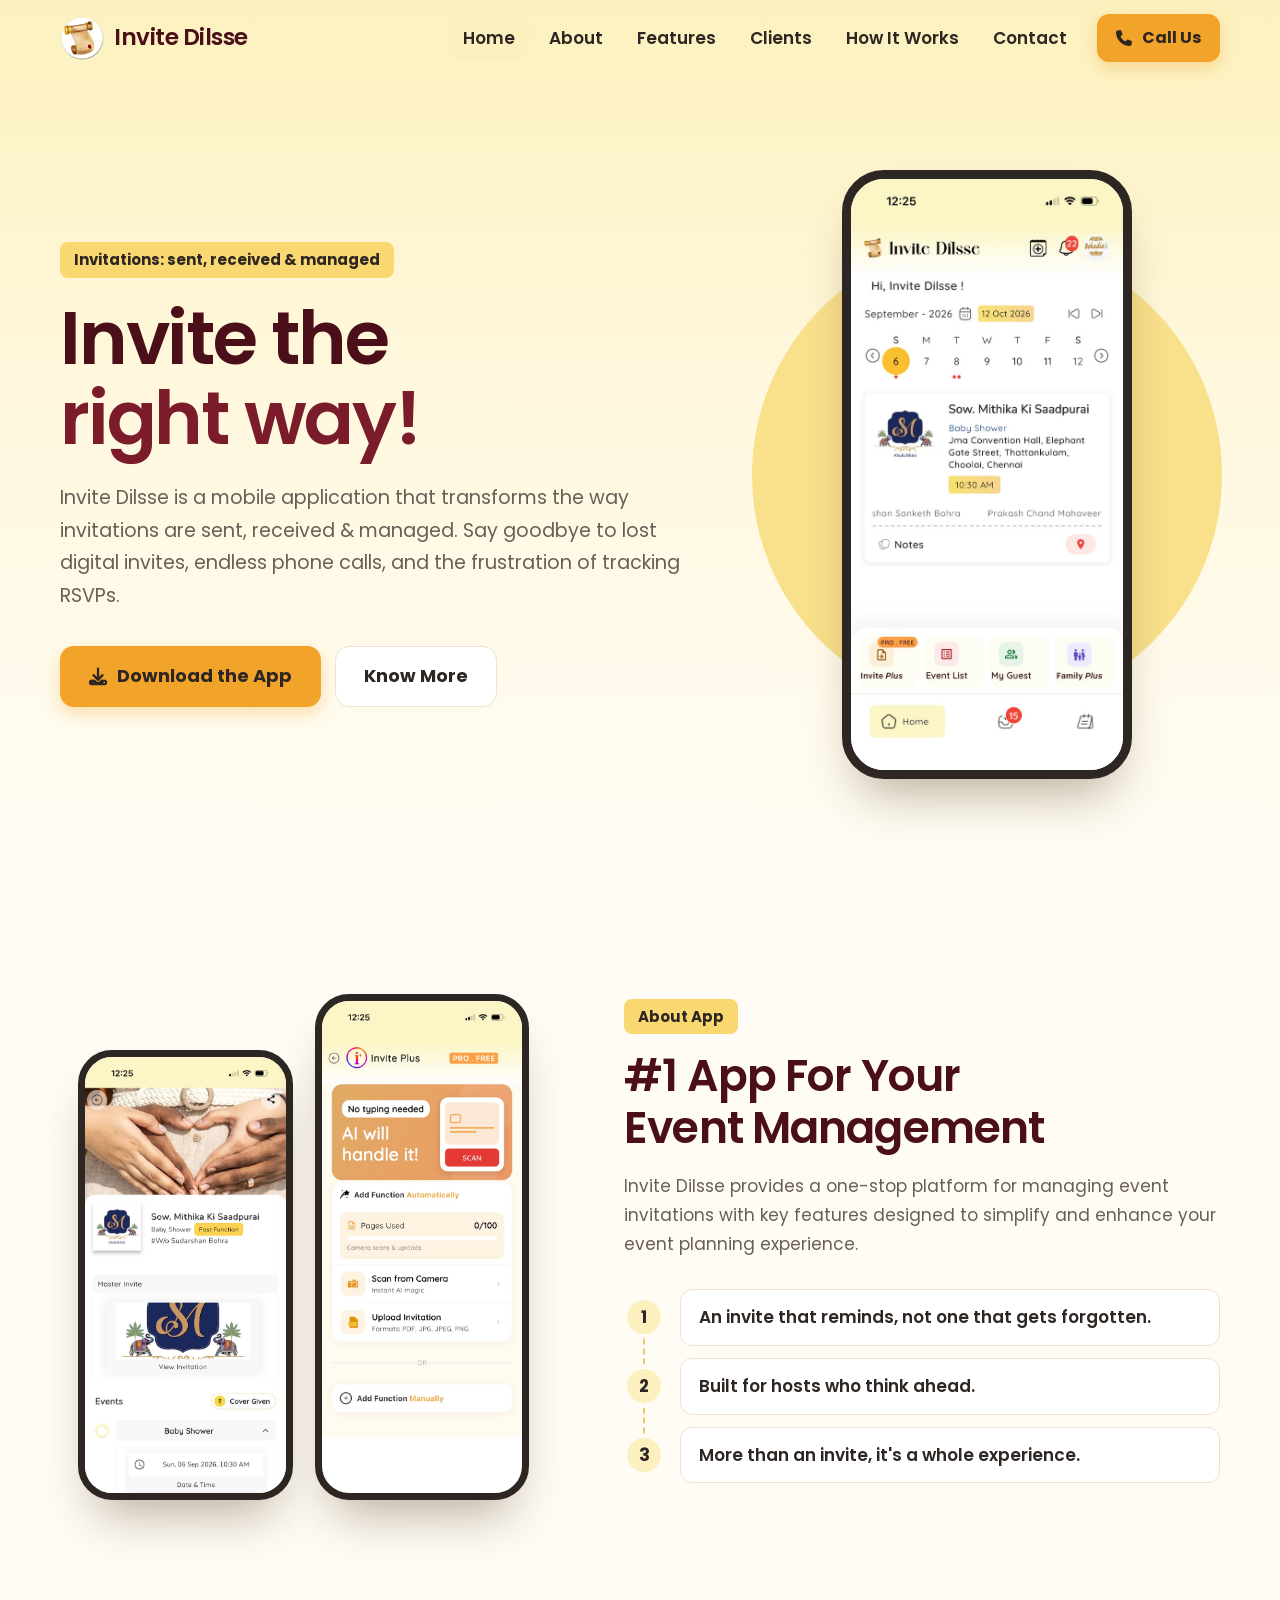
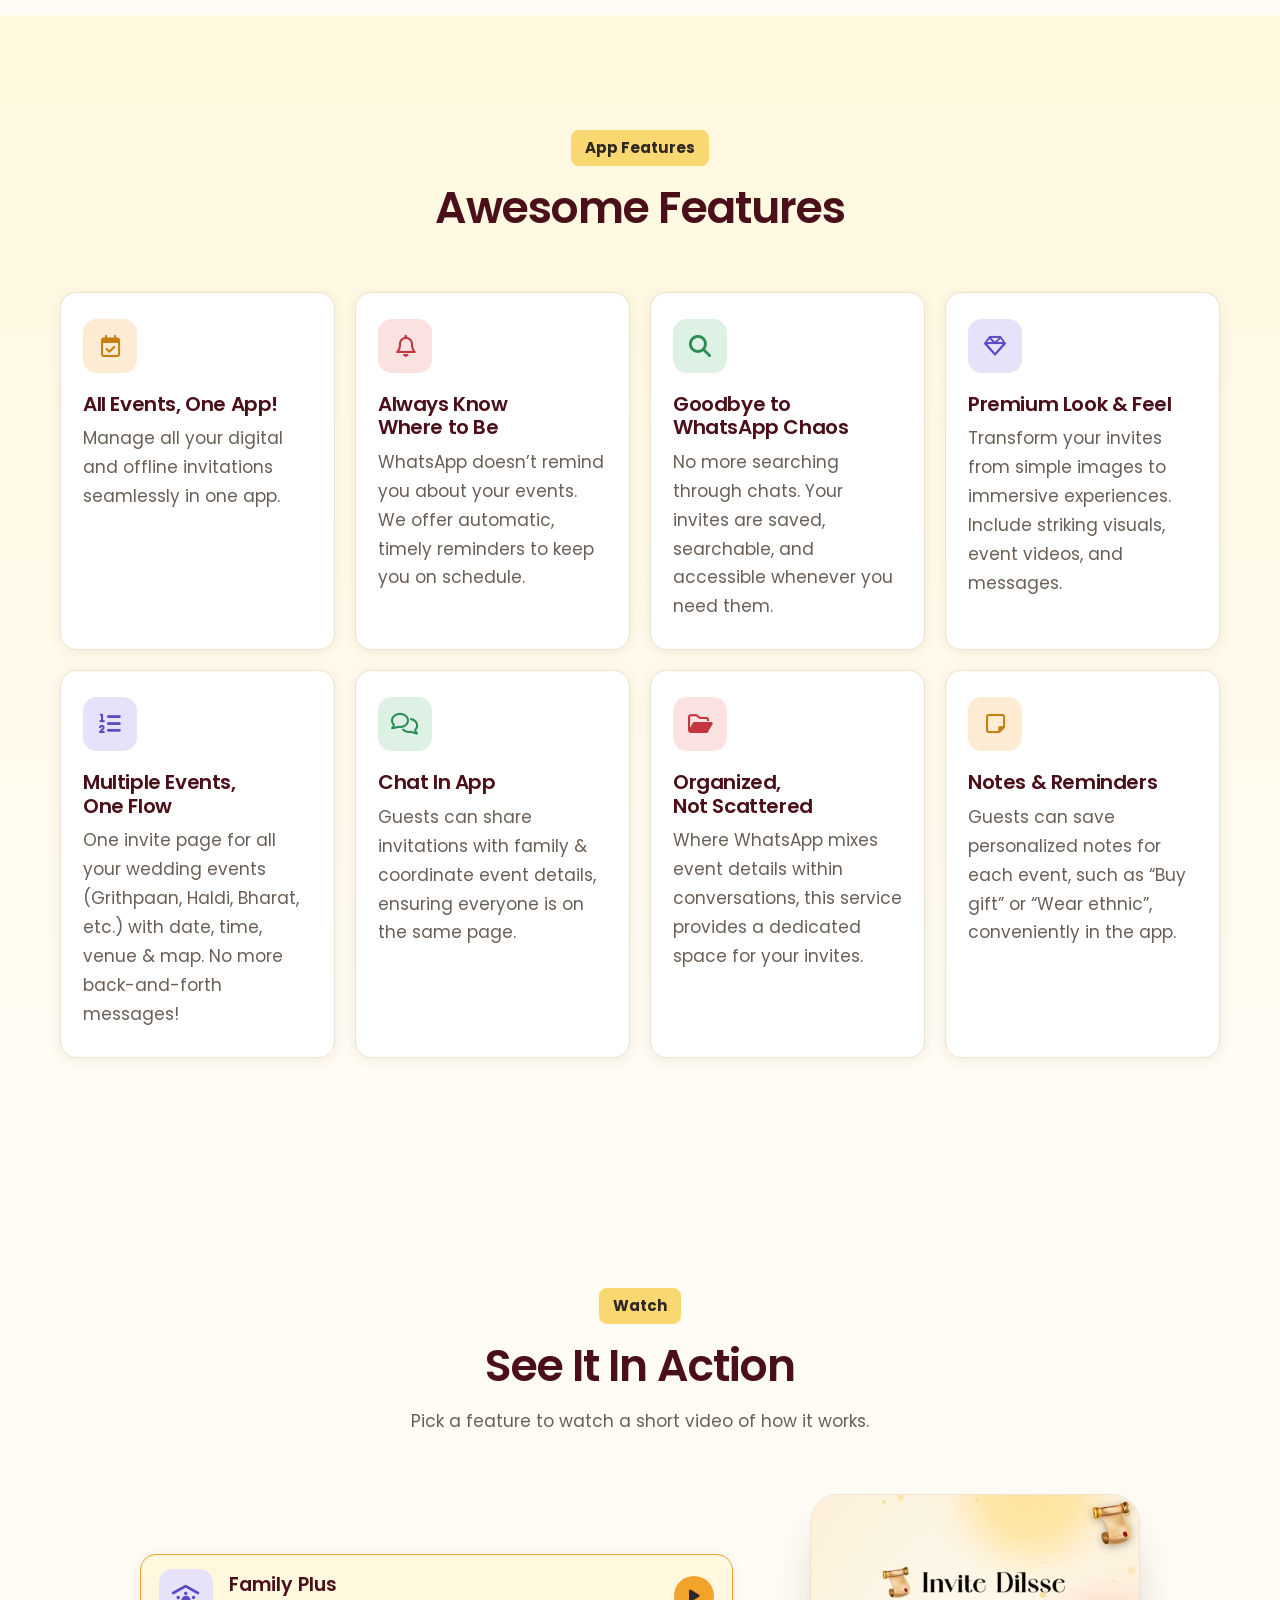
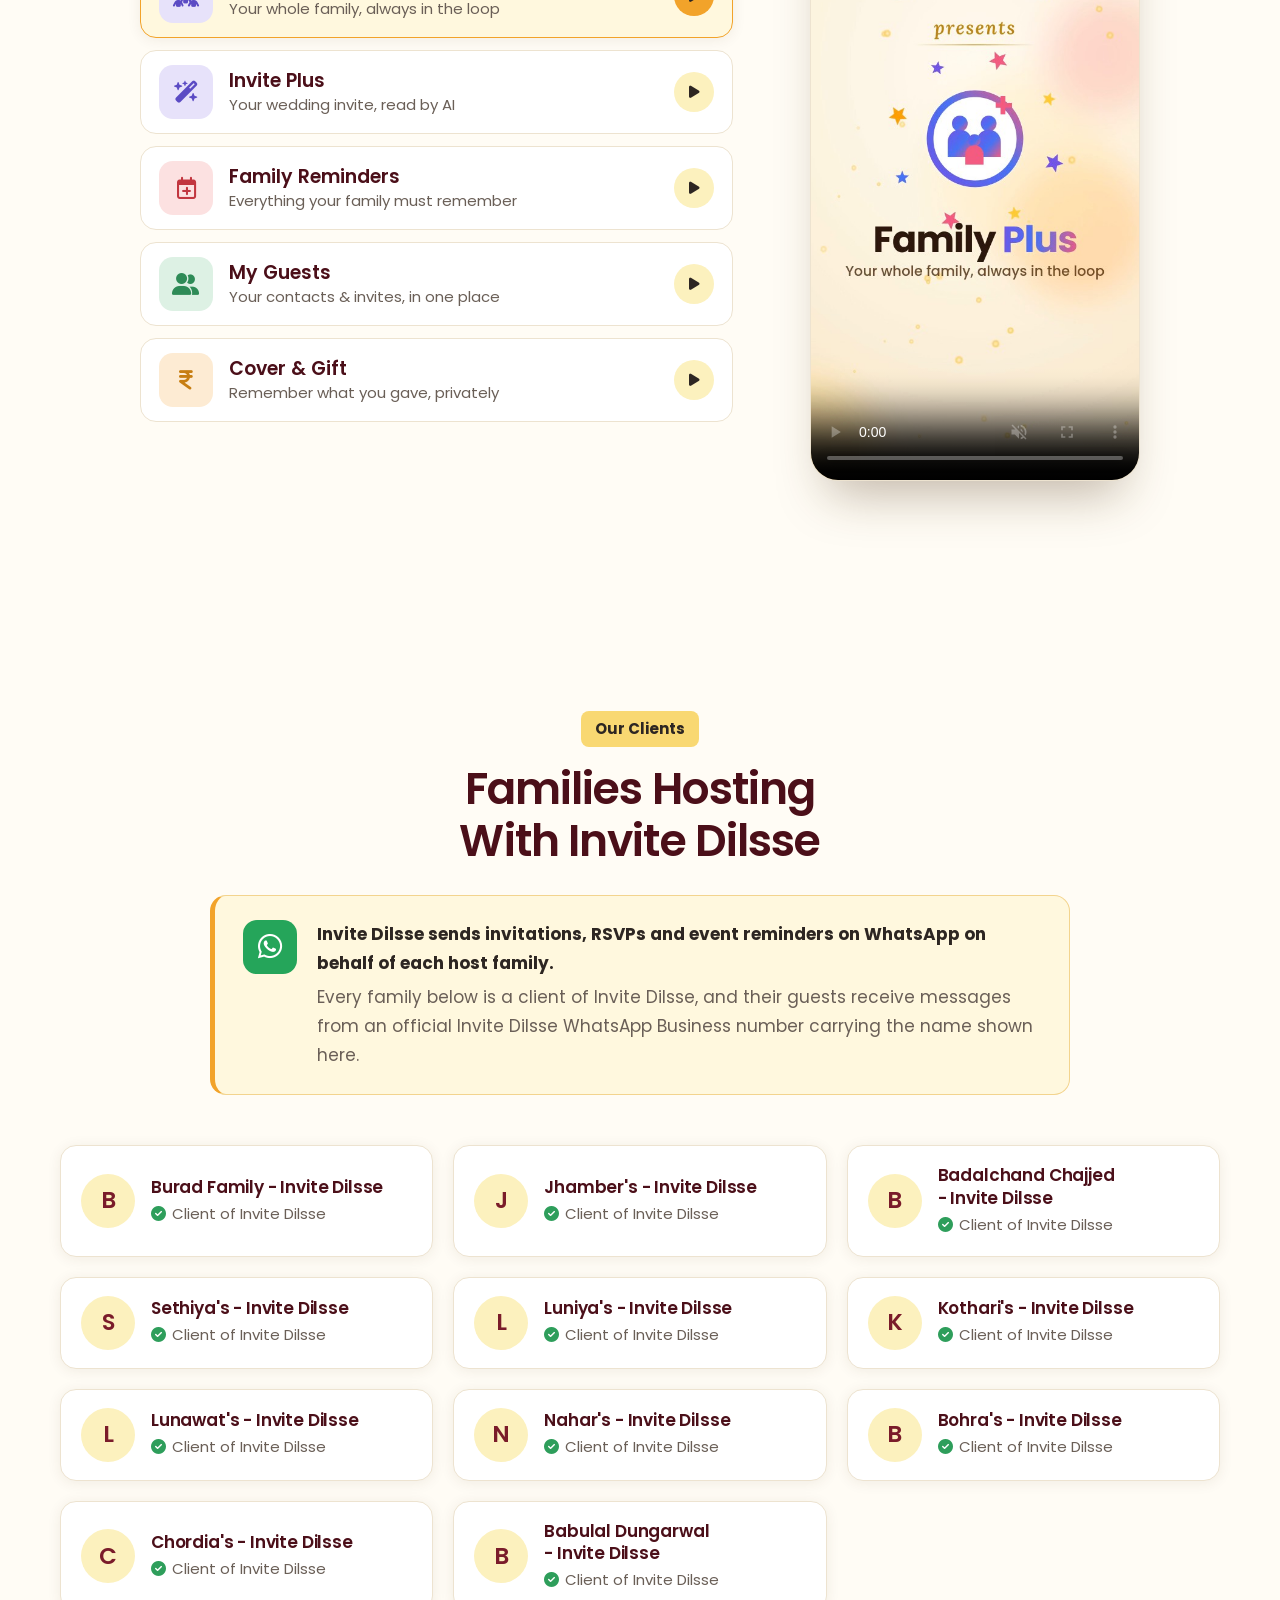
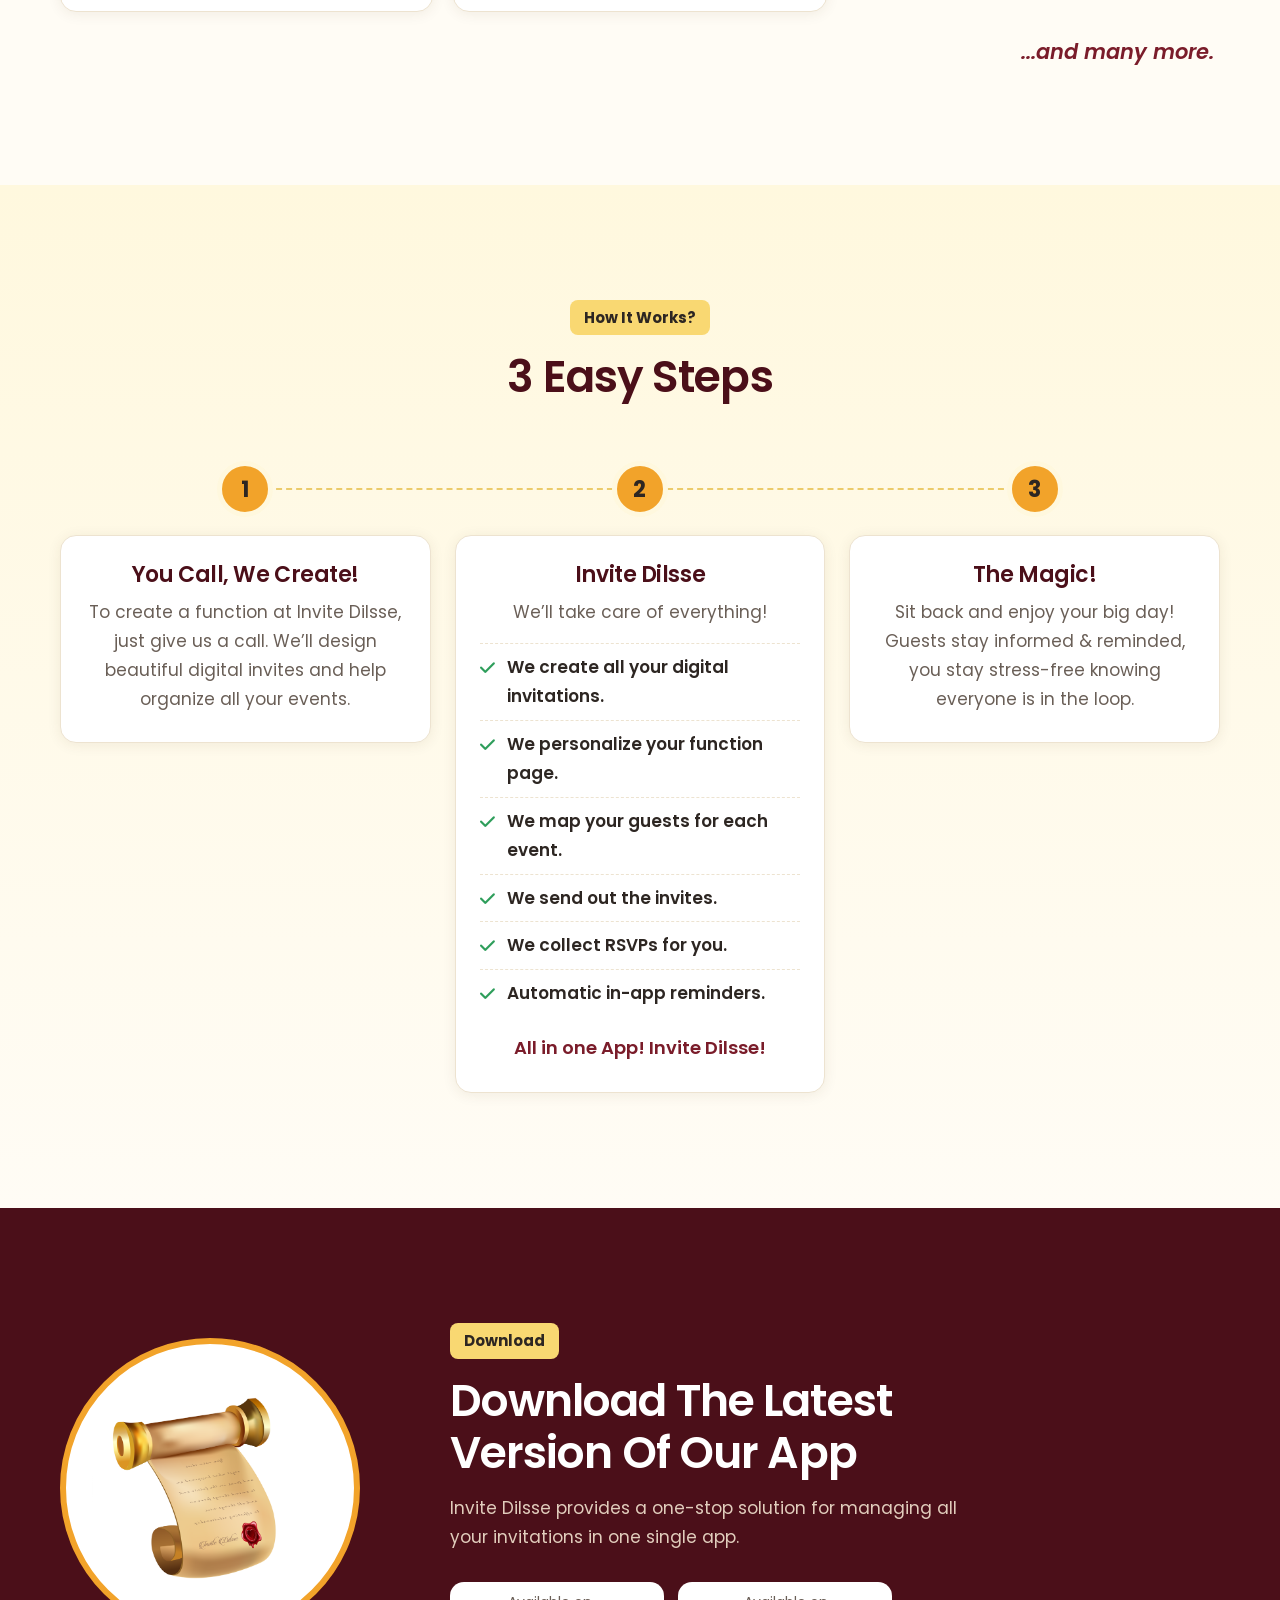
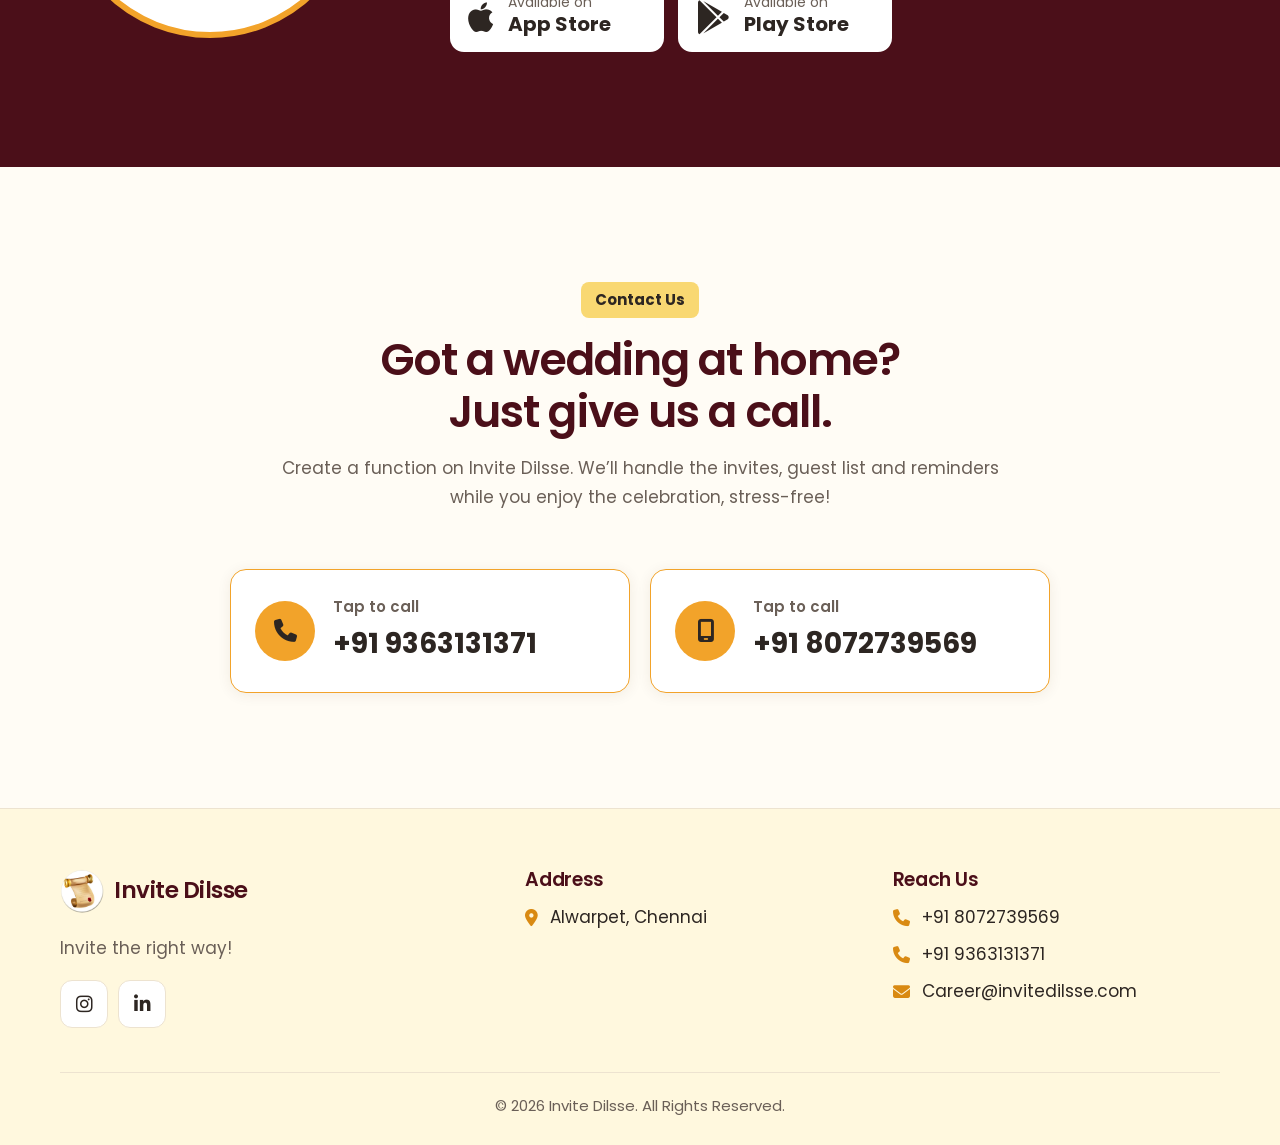
==== commit a42c0f53: "new changes" ====
--- a/index.html
+++ b/index.html
@@ -20,7 +20,7 @@
     <link href="https://cdnjs.cloudflare.com/ajax/libs/font-awesome/6.5.1/css/all.min.css" rel="stylesheet">
 
     <!-- Template Stylesheet -->
-    <link href="css/style.css?v=20261012" rel="stylesheet">
+    <link href="css/style.css" rel="stylesheet">
 
     <script>document.documentElement.classList.add('js');</script>
 </head>
@@ -286,6 +286,20 @@
                             <p><i class="fa-solid fa-circle-check"></i>Client of Invite Dilsse</p>
                         </div>
                     </article>
+                    <article class="card client">
+                        <div class="client__mark" aria-hidden="true">C</div>
+                        <div>
+                            <h3>Chordia's - Invite Dilsse</h3>
+                            <p><i class="fa-solid fa-circle-check"></i>Client of Invite Dilsse</p>
+                        </div>
+                    </article>
+                    <article class="card client">
+                        <div class="client__mark" aria-hidden="true">B</div>
+                        <div>
+                            <h3>Babulal Dungarwal - Invite Dilsse</h3>
+                            <p><i class="fa-solid fa-circle-check"></i>Client of Invite Dilsse</p>
+                        </div>
+                    </article>
                 </div>
                 <p class="clients__more reveal">...and many more.</p>
             </div>
@@ -428,7 +442,7 @@
     </nav>
 
     <!-- Template Javascript -->
-    <script src="js/main.js?v=20261012"></script>
+    <script src="js/main.js"></script>
 </body>
 
 </html>
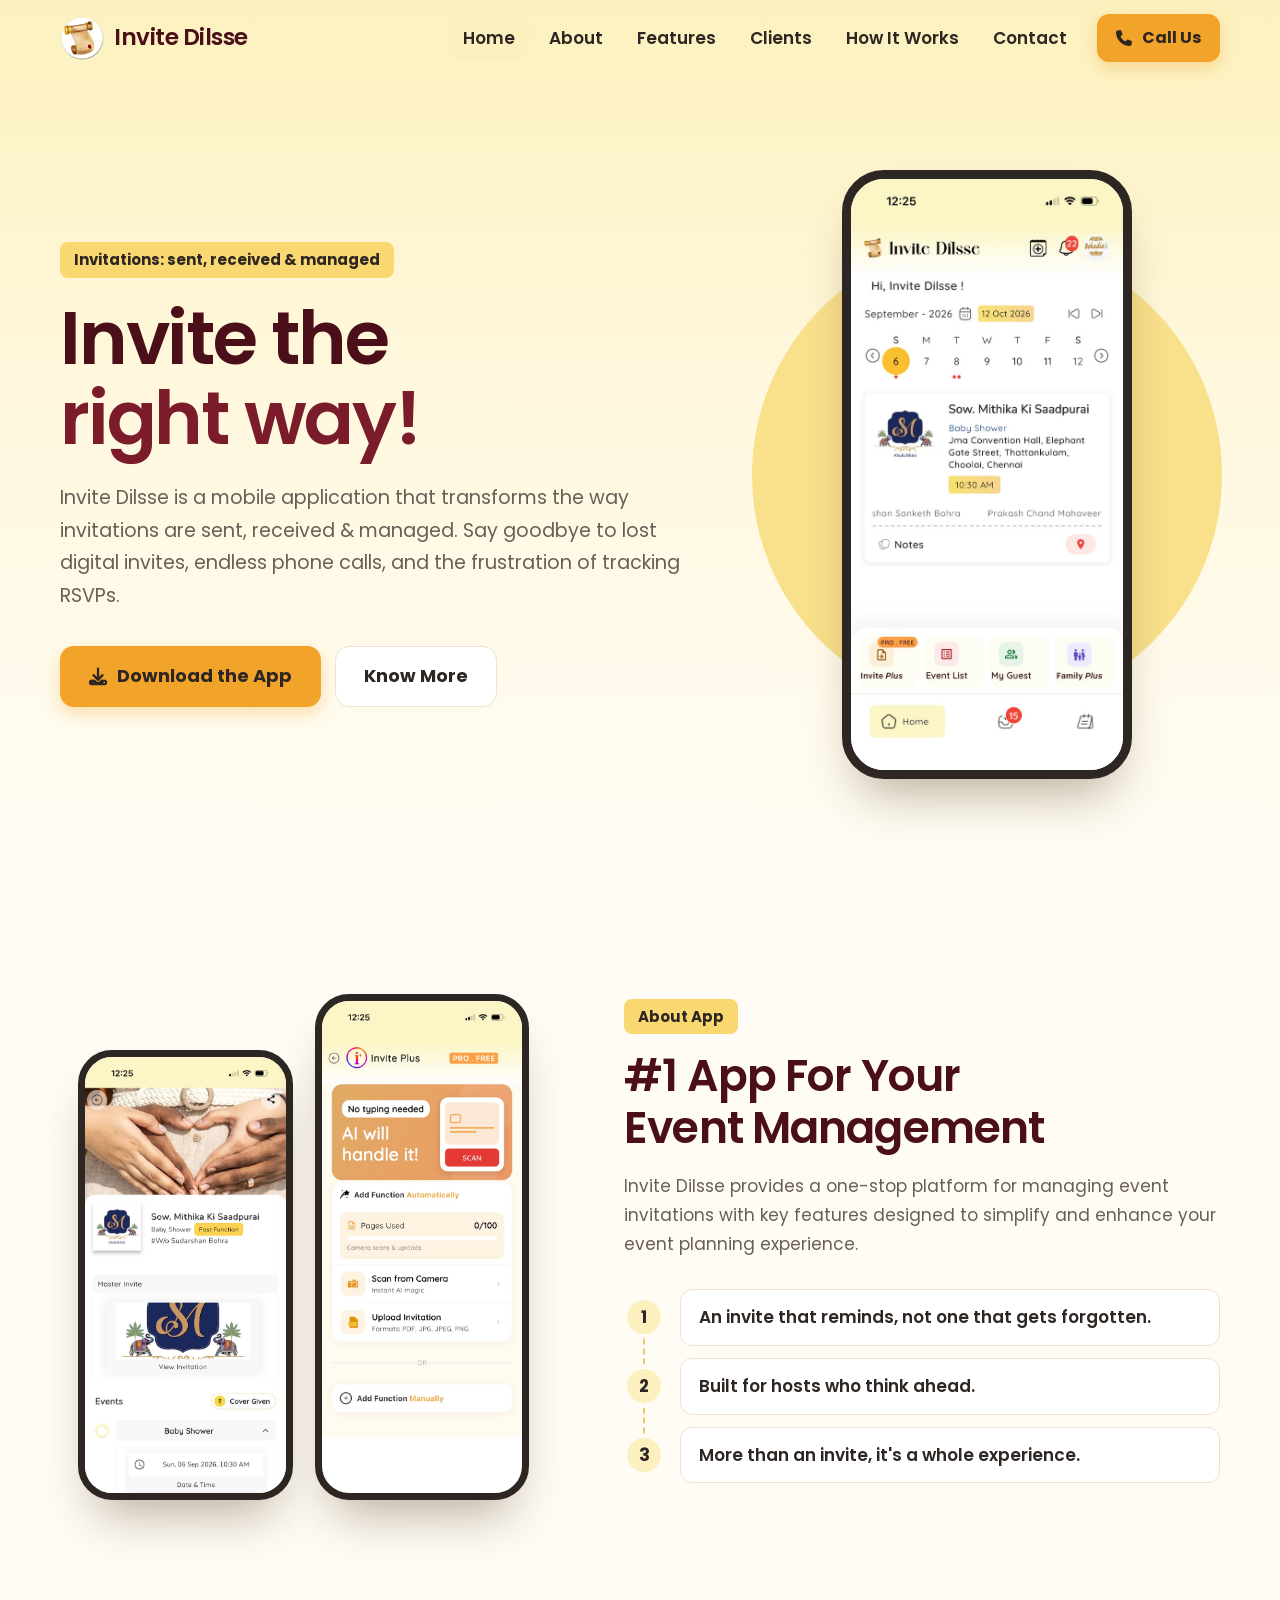
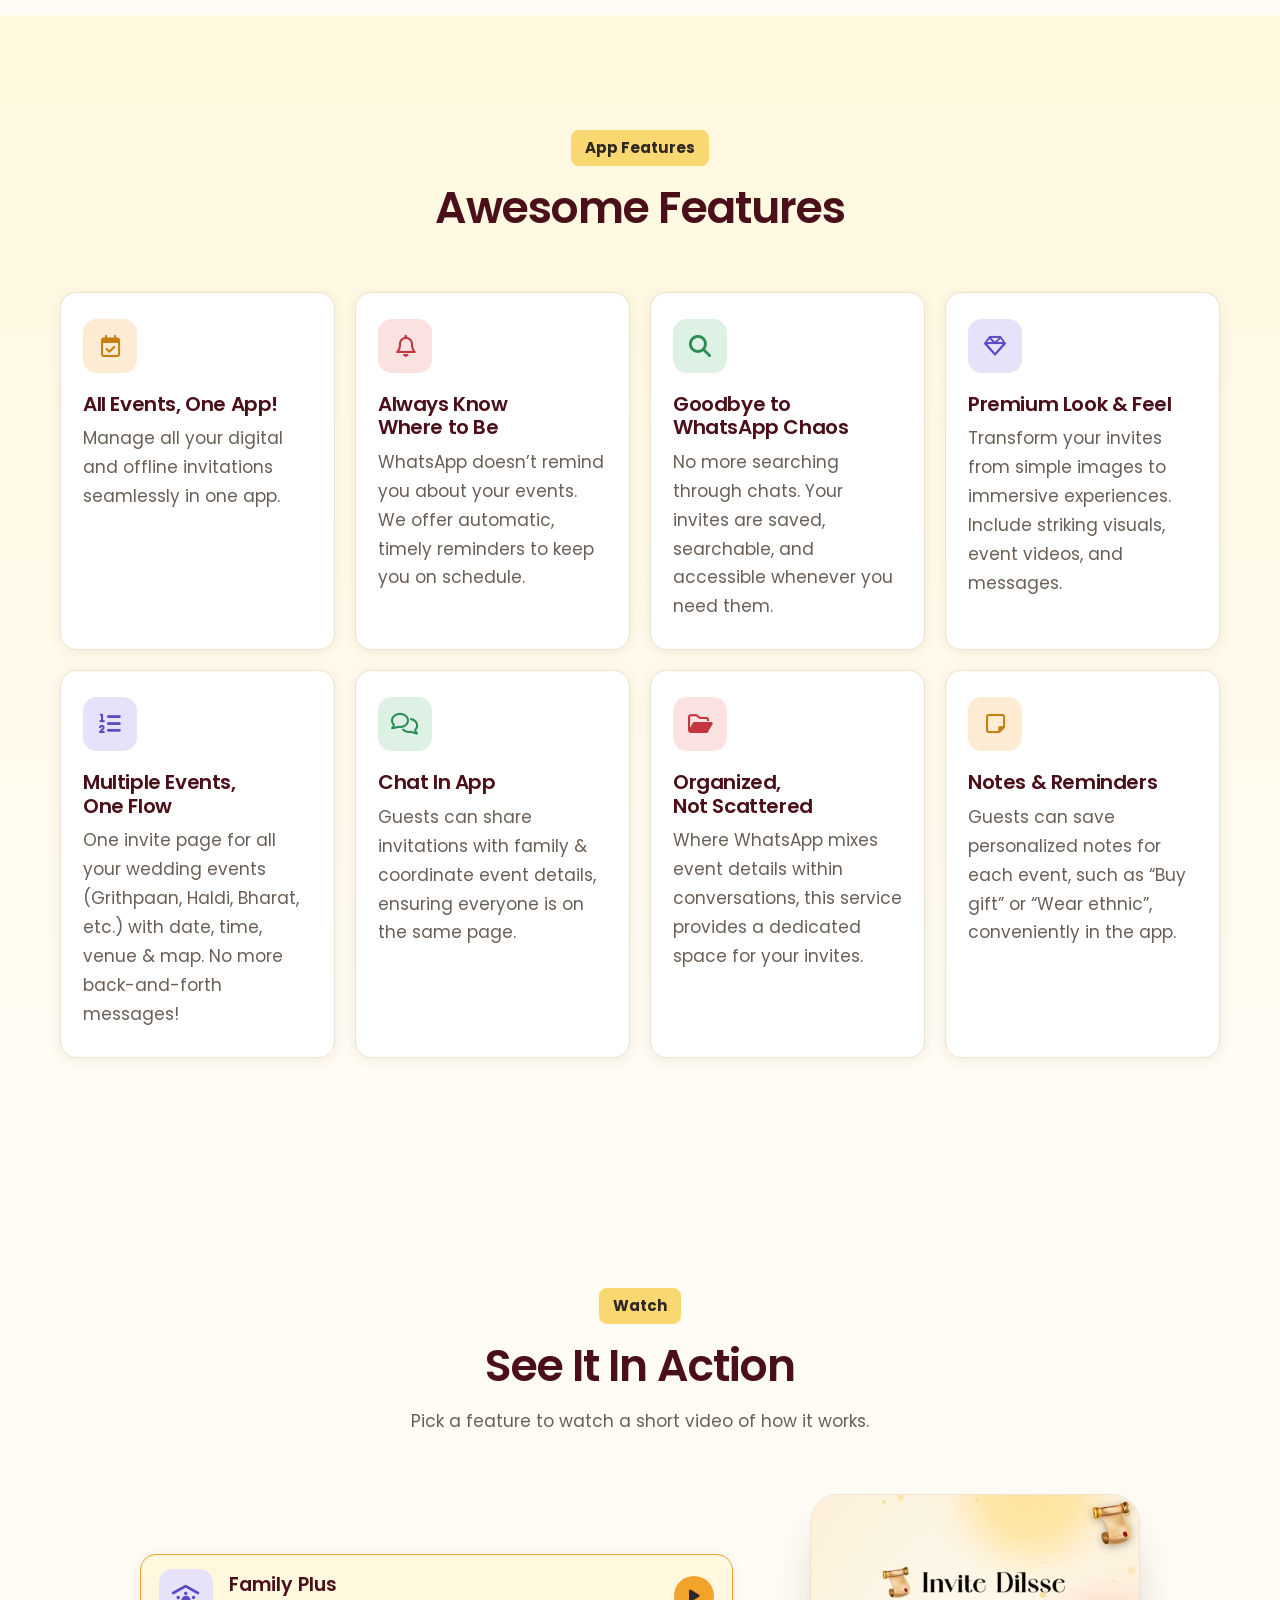
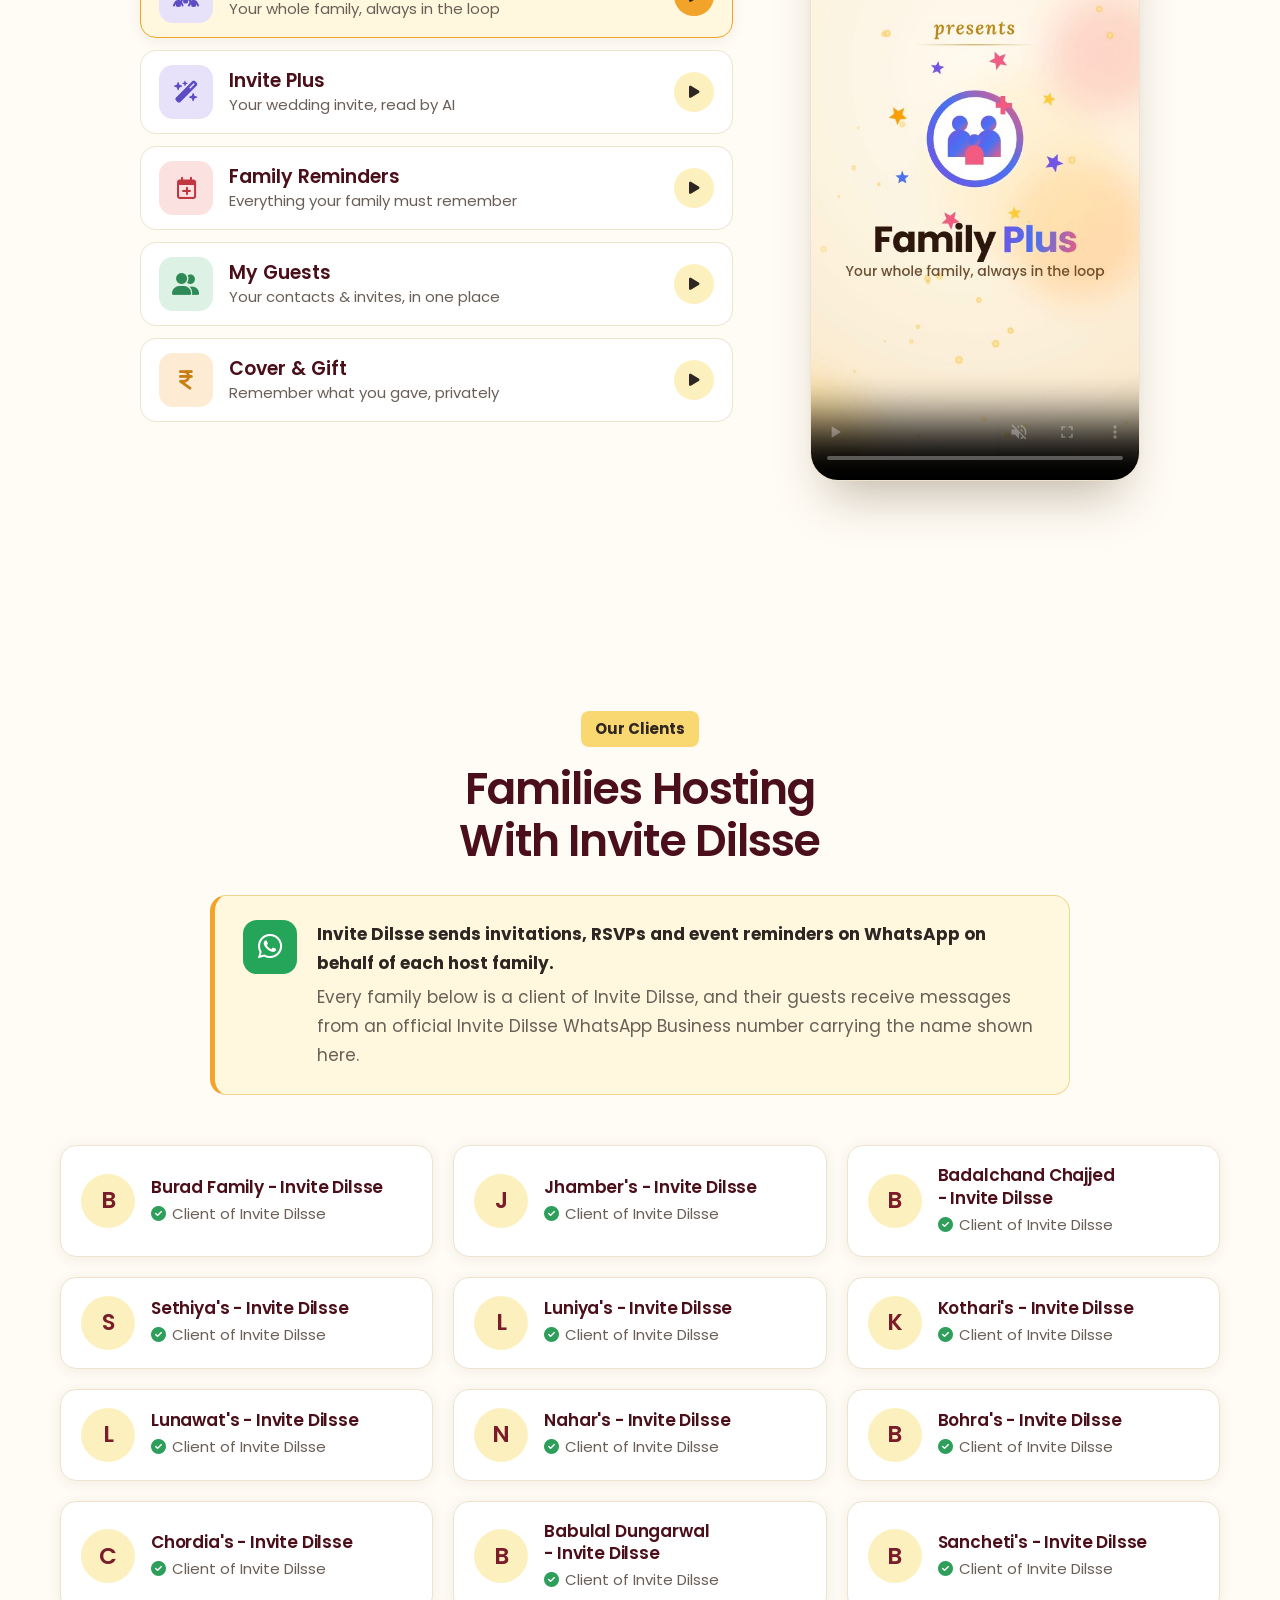
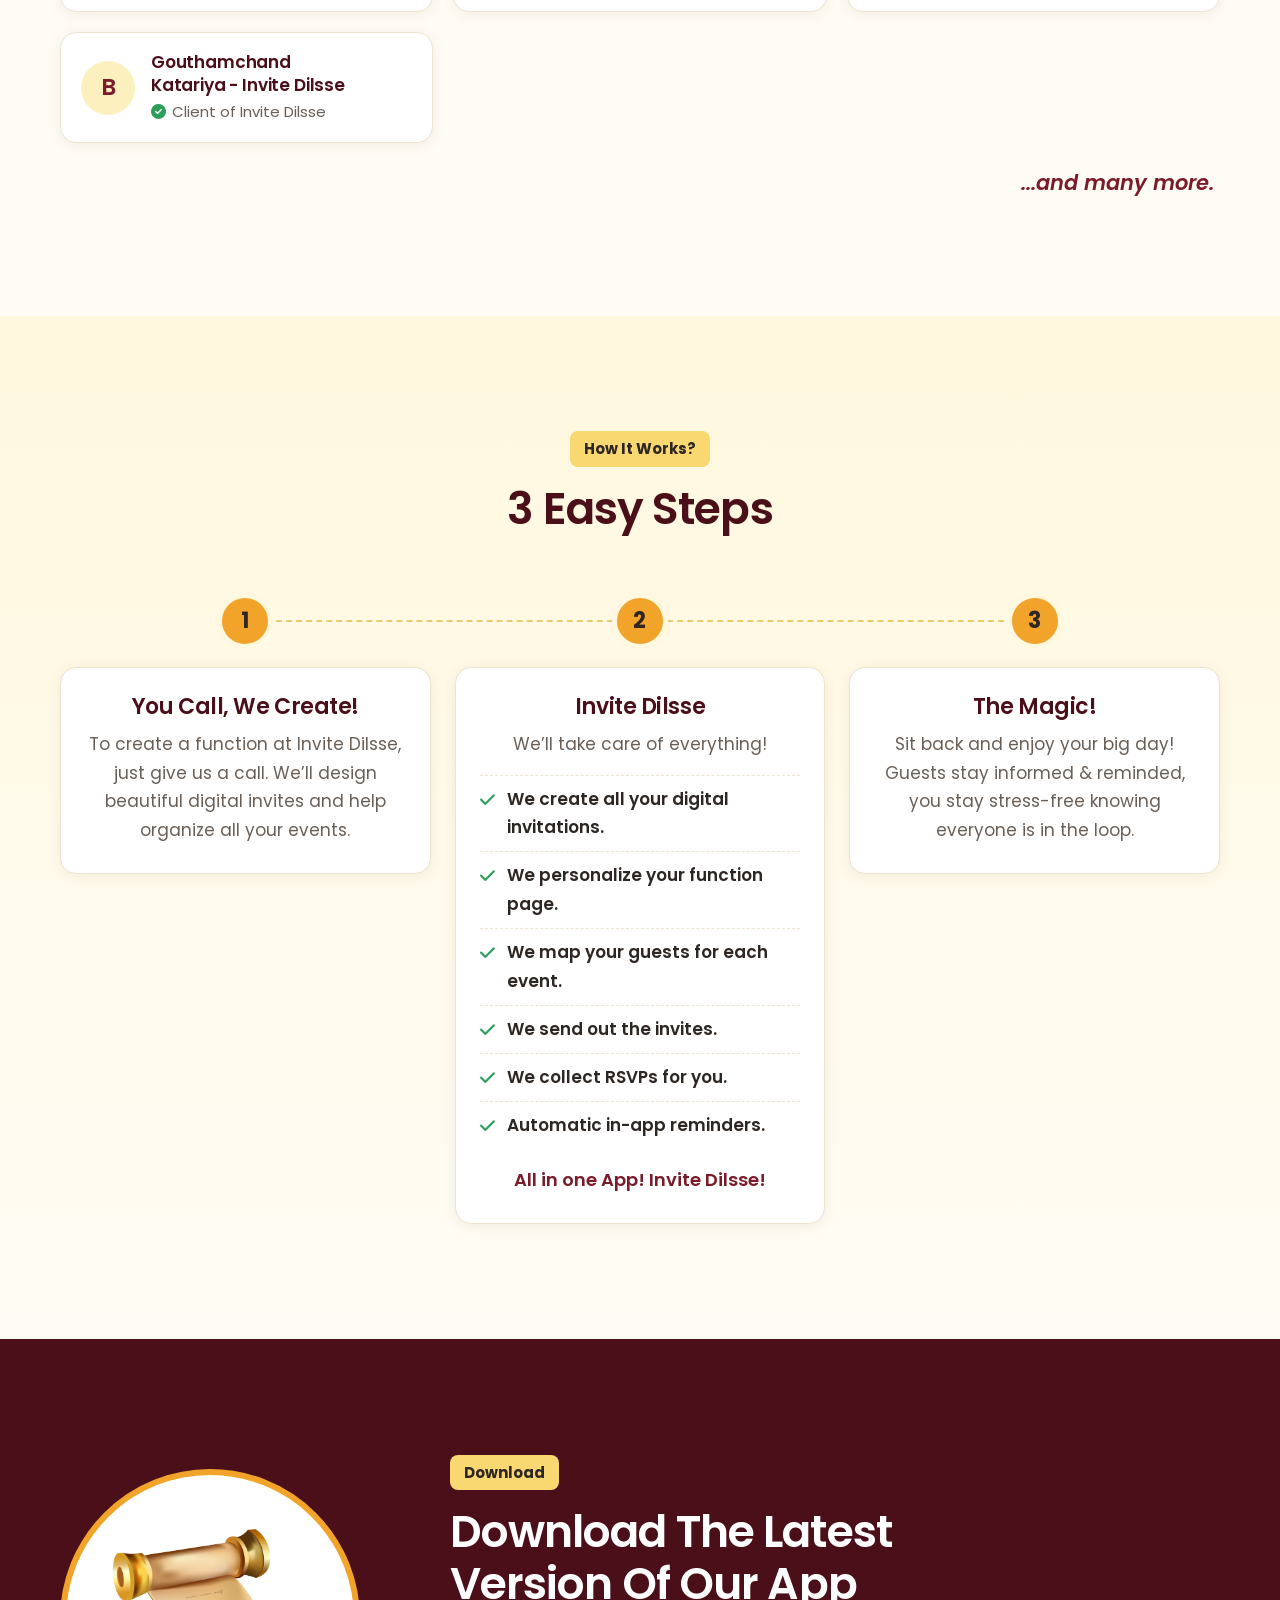
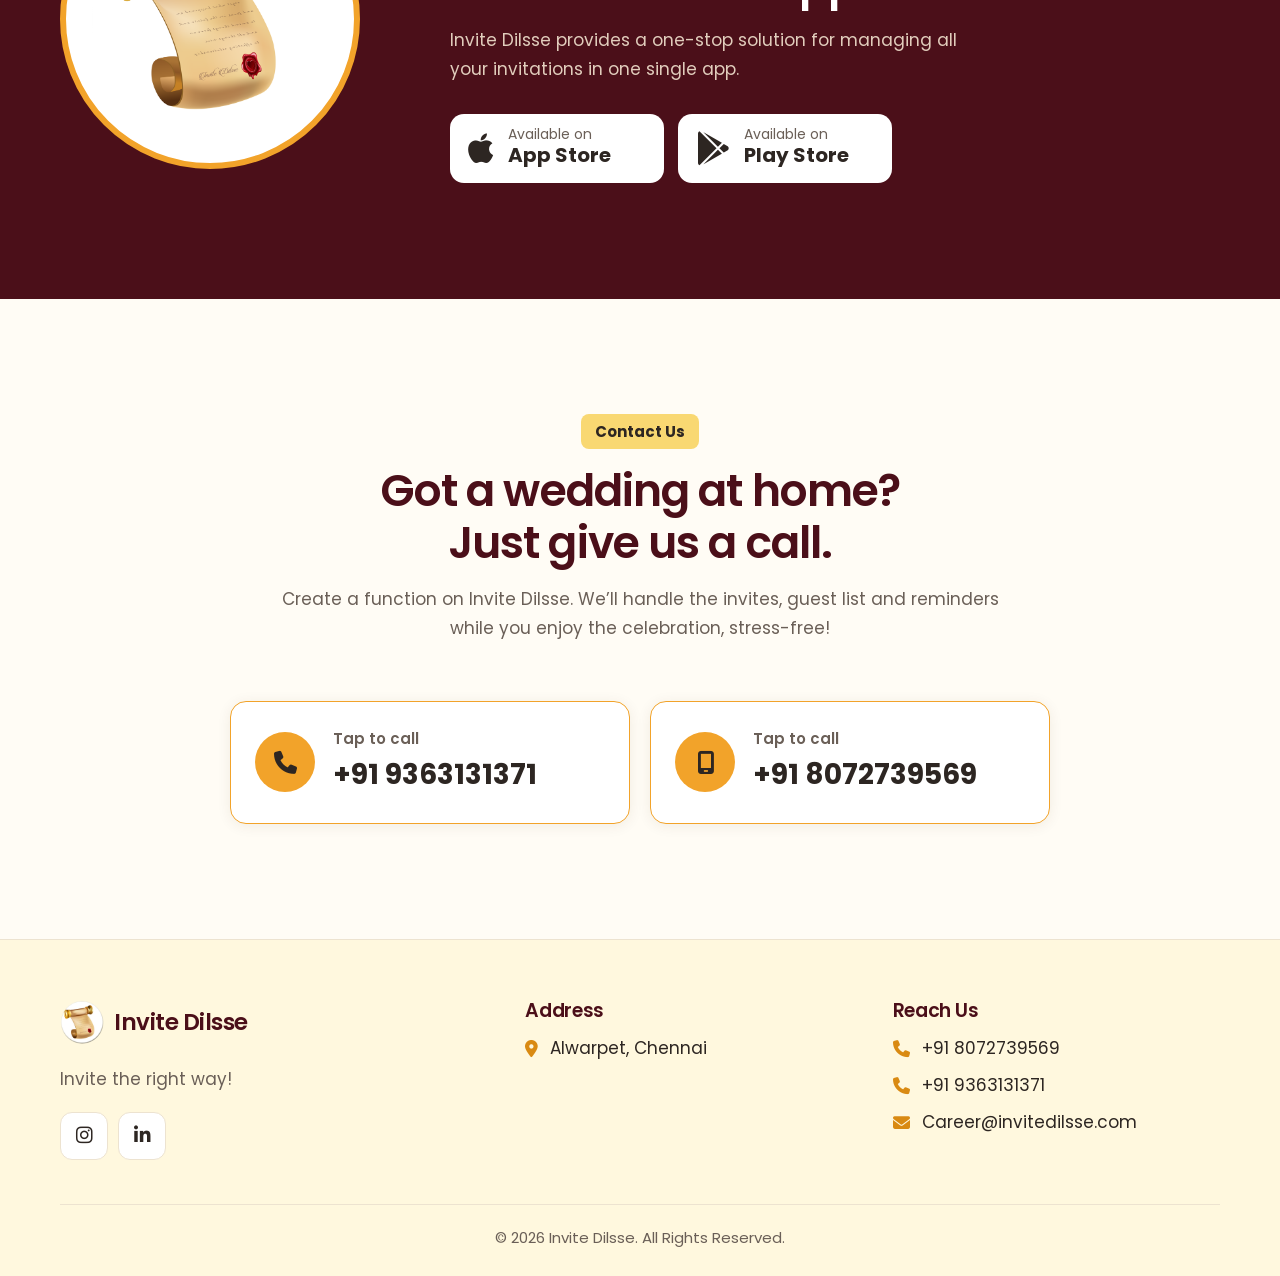
==== commit 5a5cb574: "new clients added" ====
--- a/index.html
+++ b/index.html
@@ -300,6 +300,20 @@
                             <p><i class="fa-solid fa-circle-check"></i>Client of Invite Dilsse</p>
                         </div>
                     </article>
+                    <article class="card client">
+                        <div class="client__mark" aria-hidden="true">B</div>
+                        <div>
+                            <h3>Sancheti's - Invite Dilsse</h3>
+                            <p><i class="fa-solid fa-circle-check"></i>Client of Invite Dilsse</p>
+                        </div>
+                    </article>
+                    <article class="card client">
+                        <div class="client__mark" aria-hidden="true">B</div>
+                        <div>
+                            <h3>Gouthamchand Katariya - Invite Dilsse</h3>
+                            <p><i class="fa-solid fa-circle-check"></i>Client of Invite Dilsse</p>
+                        </div>
+                    </article>
                 </div>
                 <p class="clients__more reveal">...and many more.</p>
             </div>
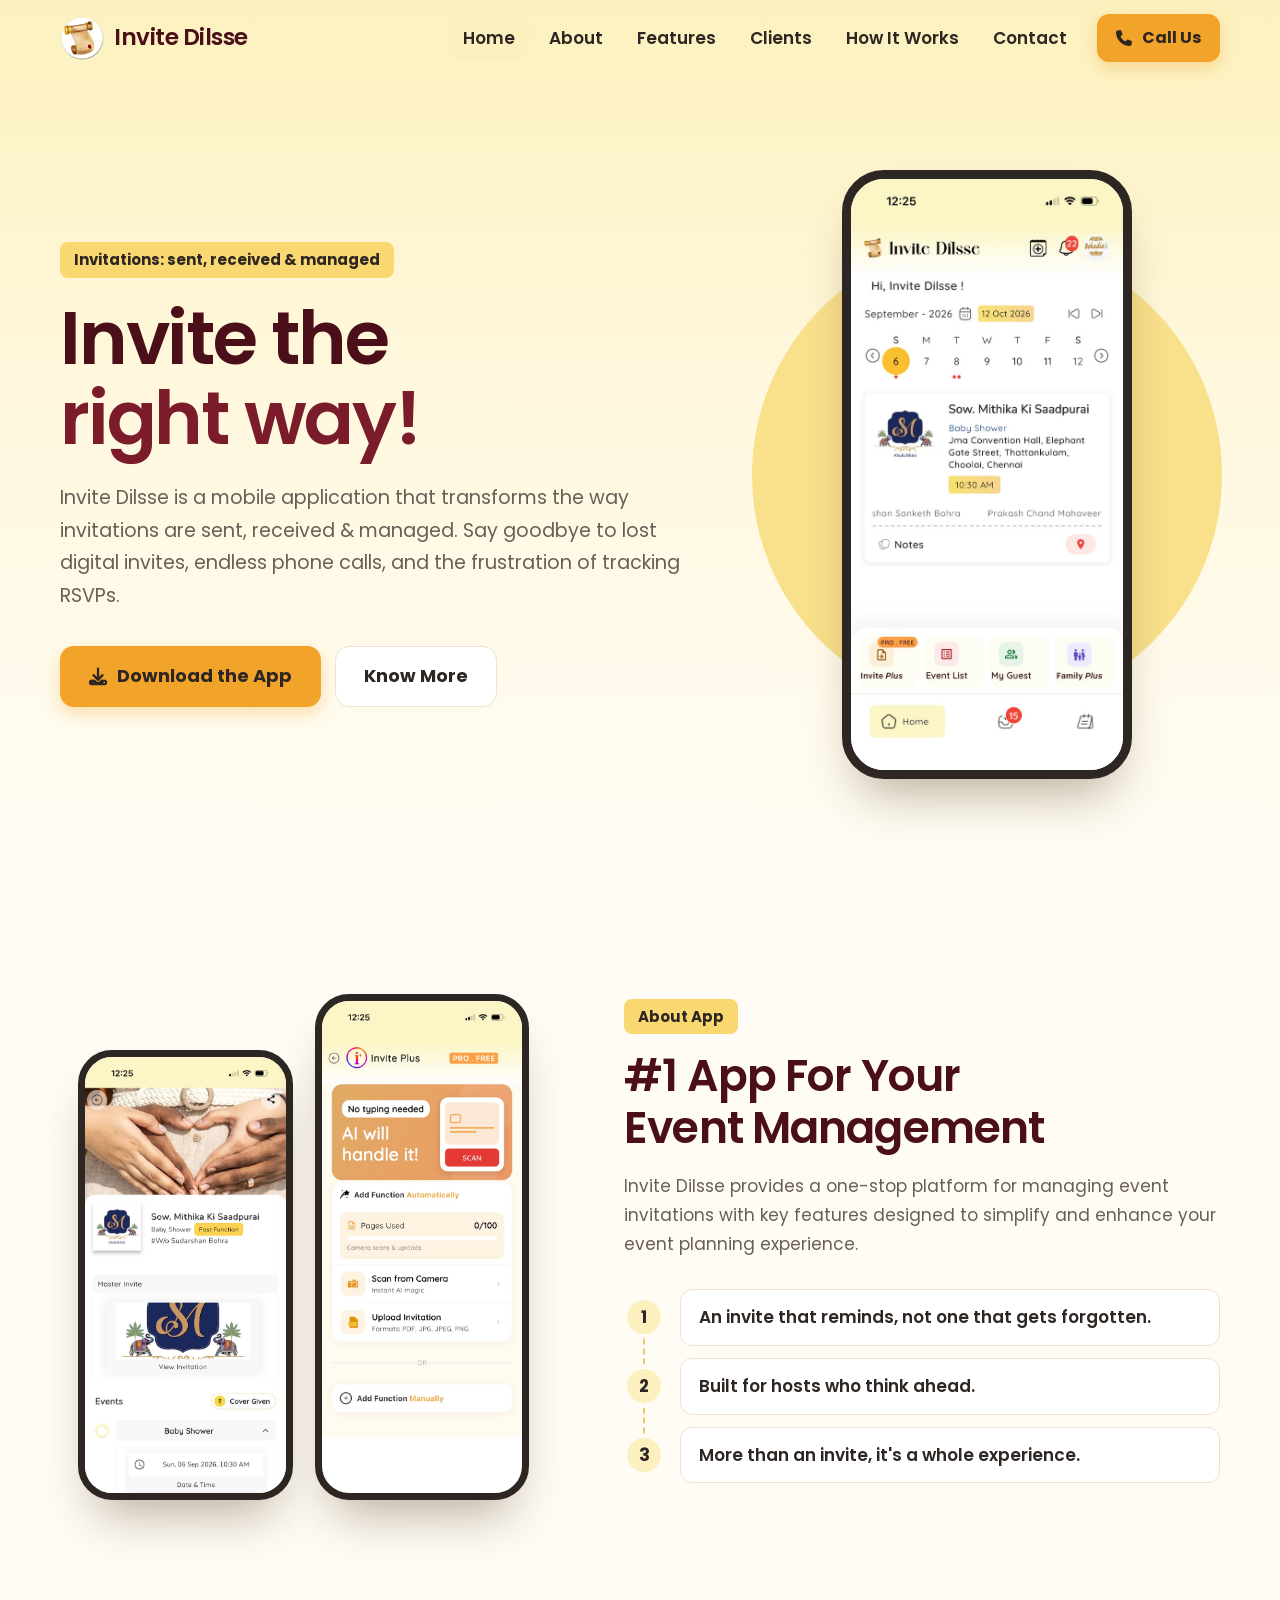
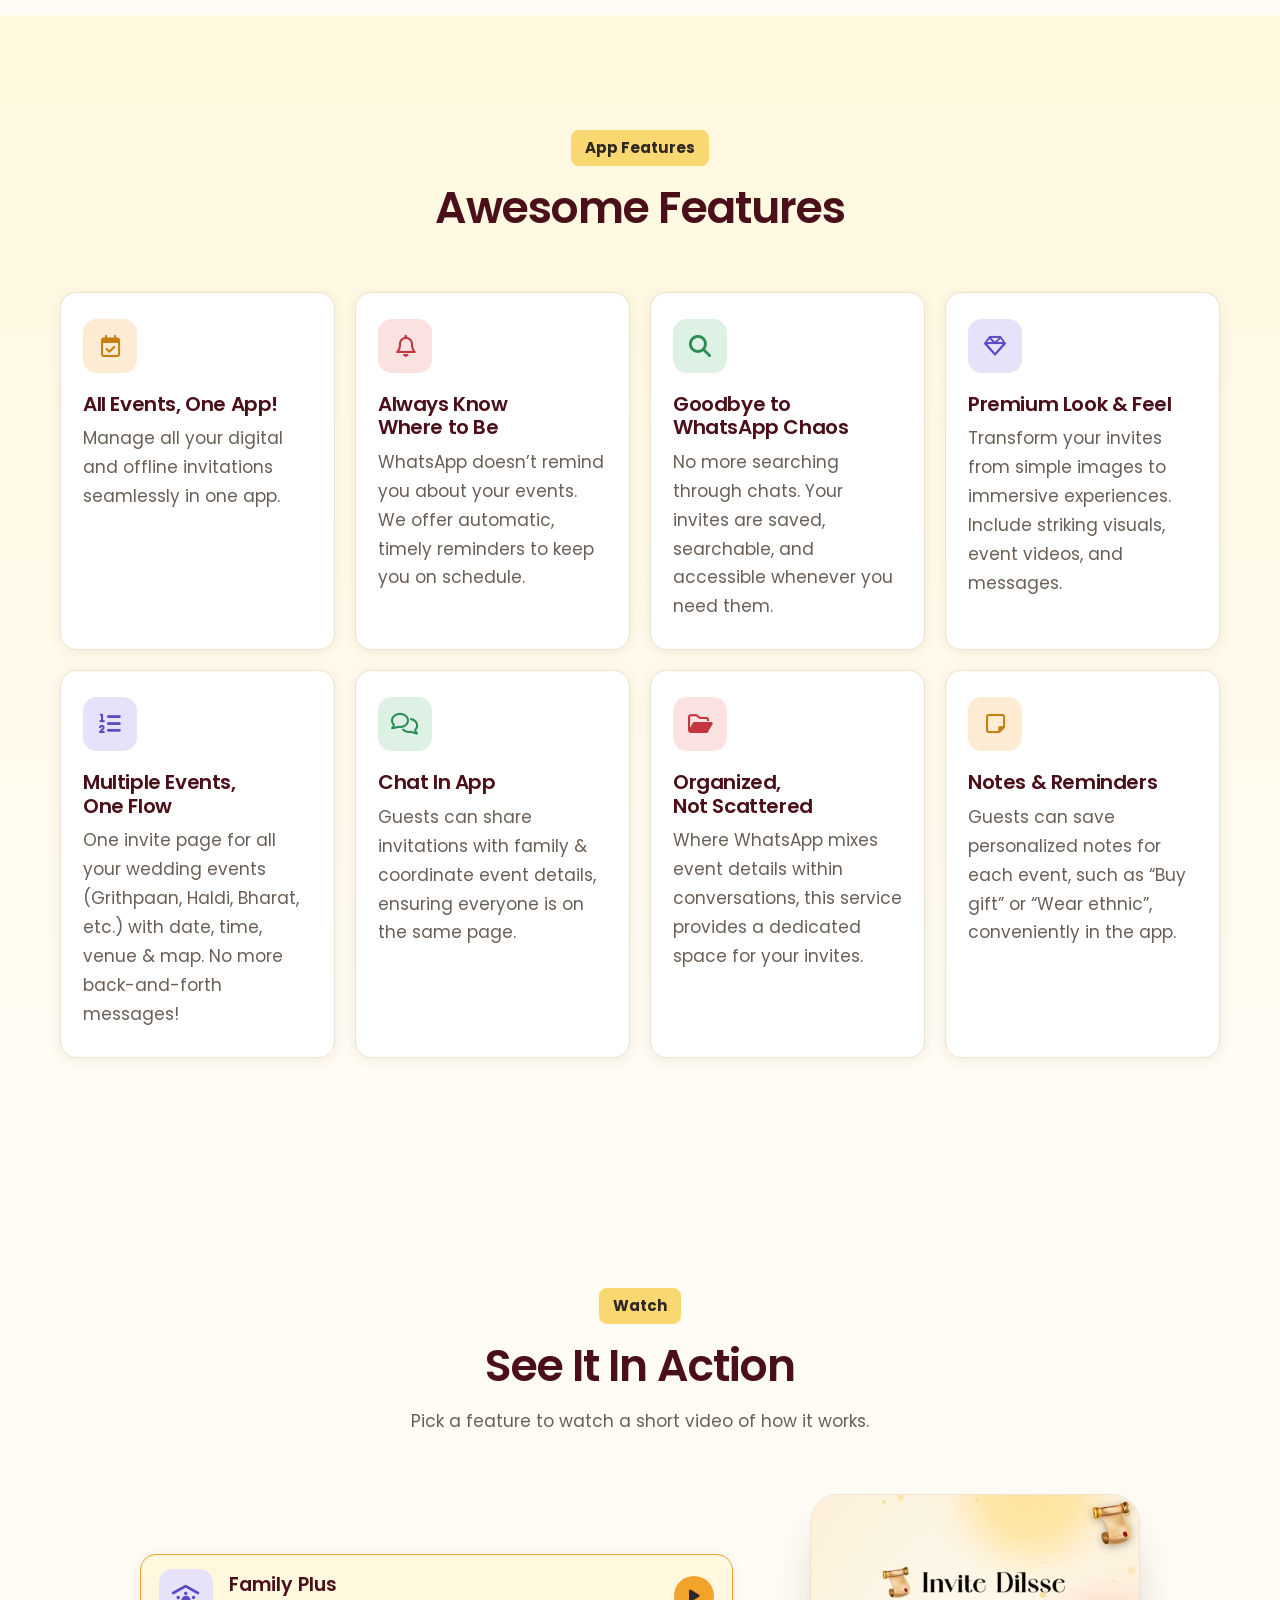
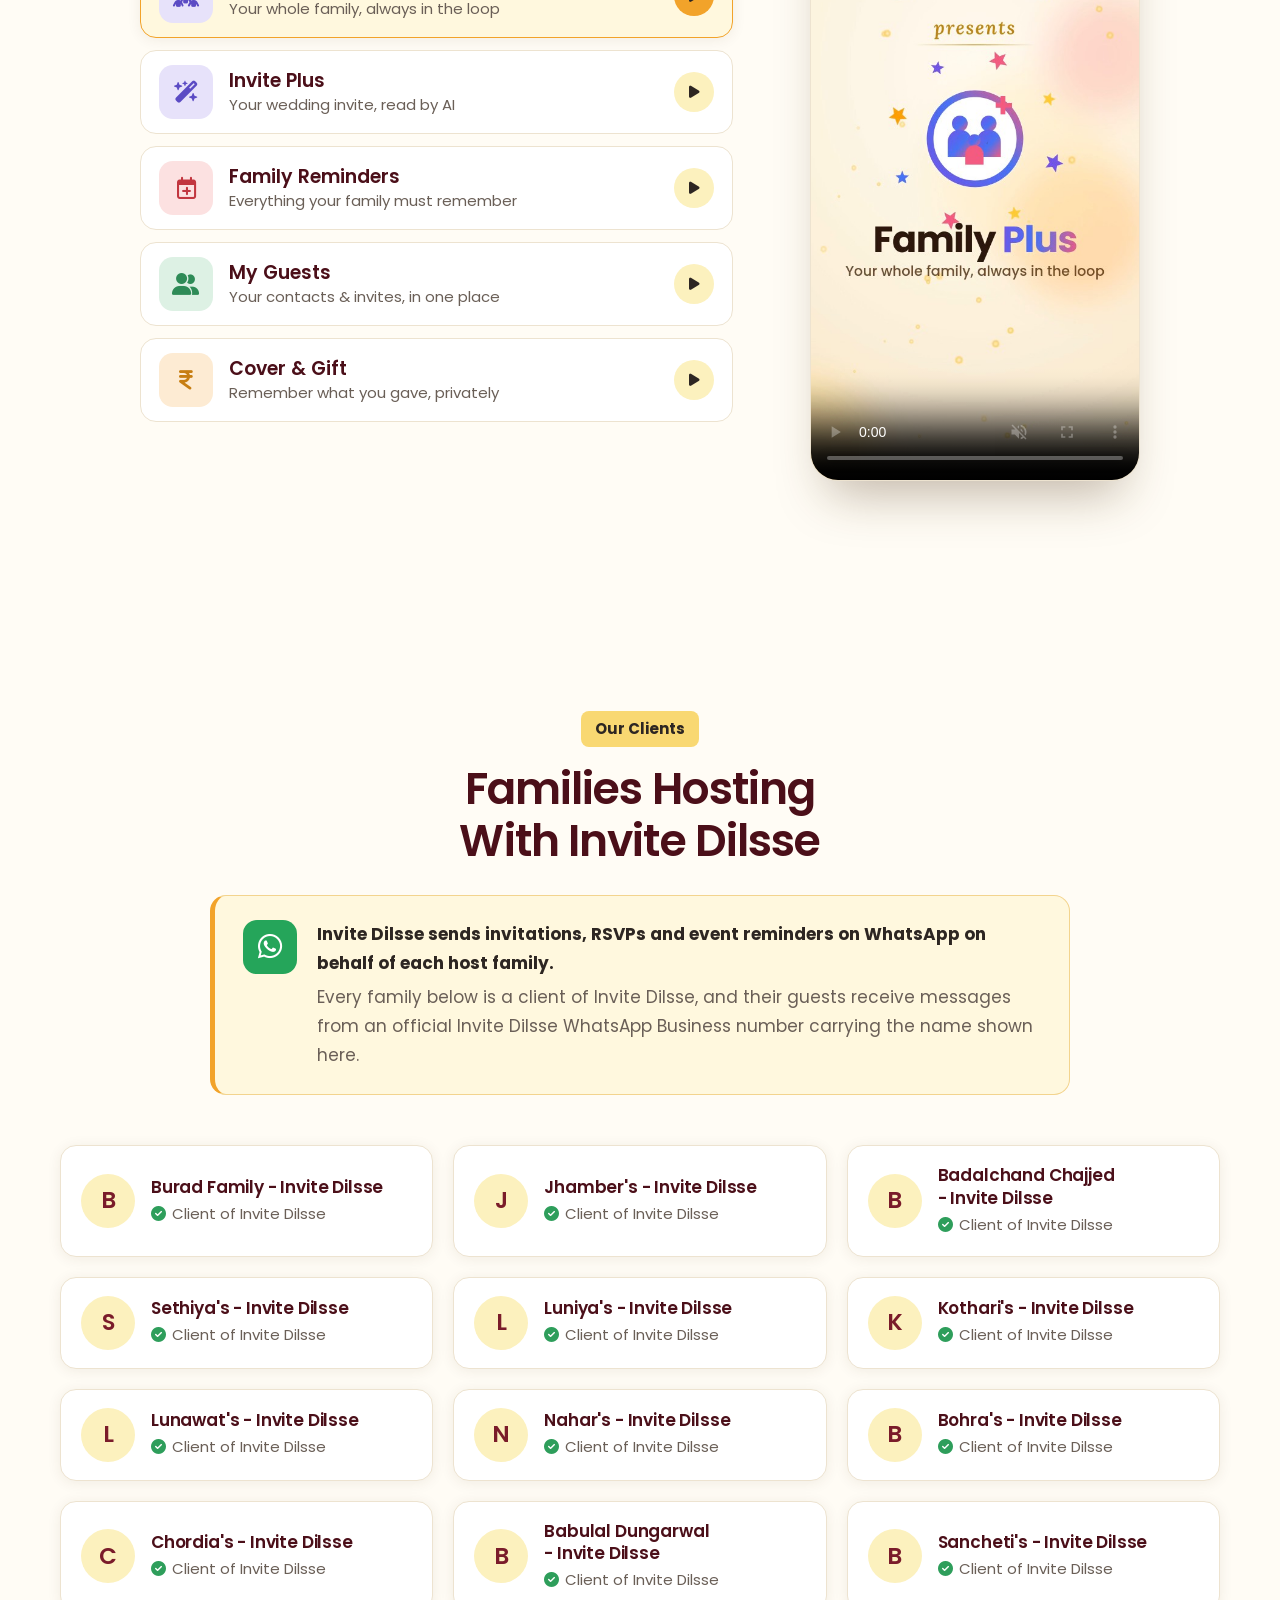
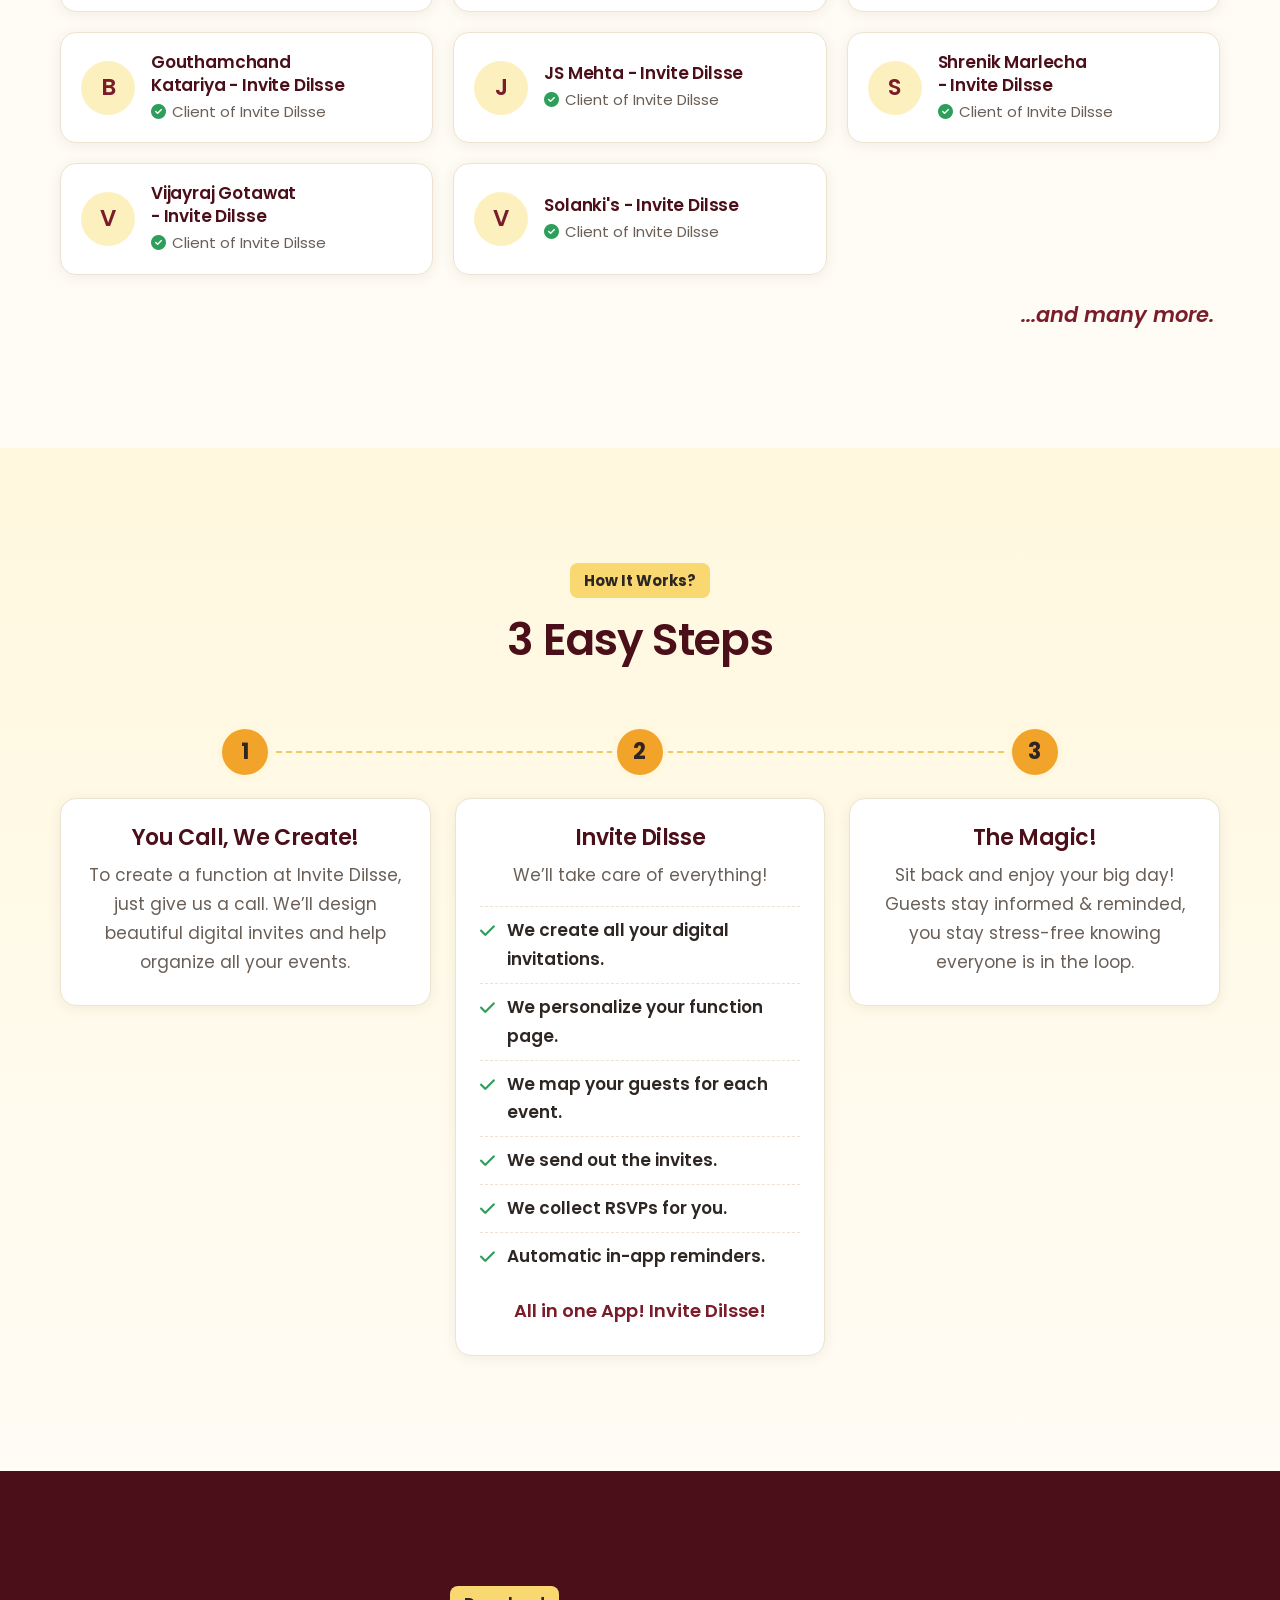
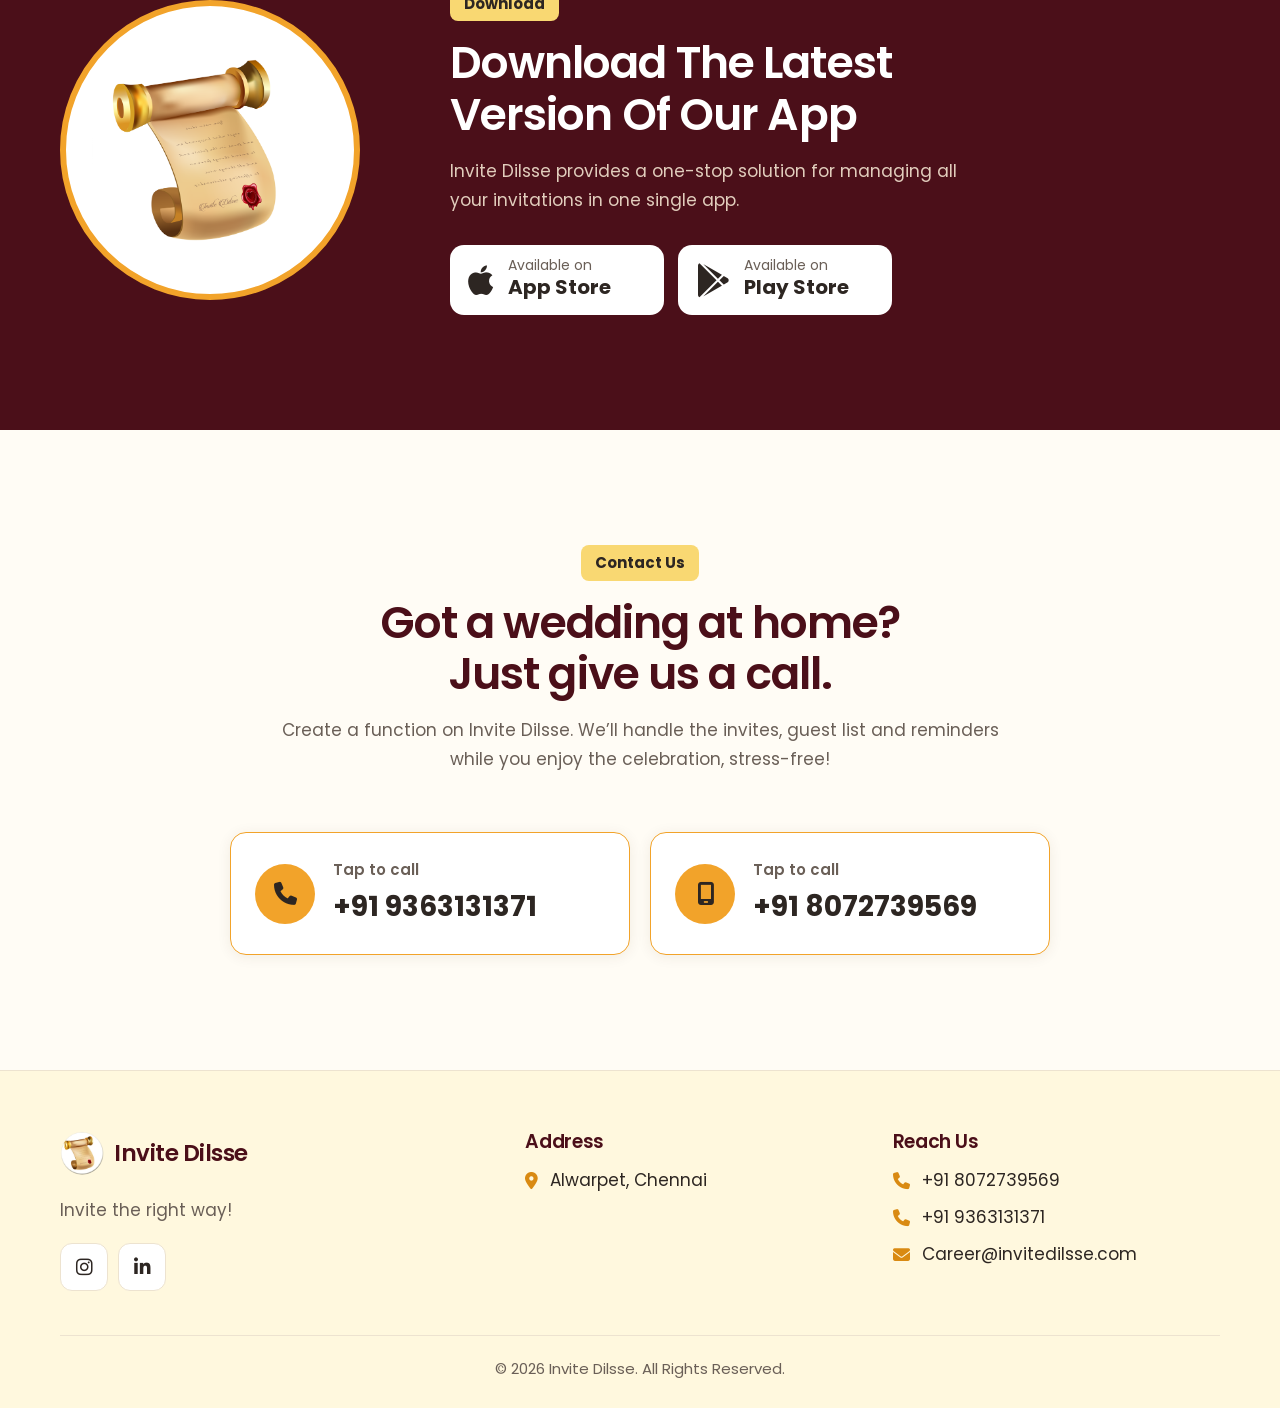
==== commit 1a34d72c: "updated client" ====
--- a/index.html
+++ b/index.html
@@ -314,6 +314,34 @@
                             <p><i class="fa-solid fa-circle-check"></i>Client of Invite Dilsse</p>
                         </div>
                     </article>
+                    <article class="card client">
+                        <div class="client__mark" aria-hidden="true">J</div>
+                        <div>
+                            <h3>JS Mehta - Invite Dilsse</h3>
+                            <p><i class="fa-solid fa-circle-check"></i>Client of Invite Dilsse</p>
+                        </div>
+                    </article>
+                    <article class="card client">
+                        <div class="client__mark" aria-hidden="true">S</div>
+                        <div>
+                            <h3>Shrenik Marlecha - Invite Dilsse</h3>
+                            <p><i class="fa-solid fa-circle-check"></i>Client of Invite Dilsse</p>
+                        </div>
+                    </article>
+                    <article class="card client">
+                        <div class="client__mark" aria-hidden="true">V</div>
+                        <div>
+                            <h3>Vijayraj Gotawat - Invite Dilsse</h3>
+                            <p><i class="fa-solid fa-circle-check"></i>Client of Invite Dilsse</p>
+                        </div>
+                    </article>
+                    <article class="card client">
+                        <div class="client__mark" aria-hidden="true">V</div>
+                        <div>
+                            <h3>Solanki's - Invite Dilsse</h3>
+                            <p><i class="fa-solid fa-circle-check"></i>Client of Invite Dilsse</p>
+                        </div>
+                    </article>
                 </div>
                 <p class="clients__more reveal">...and many more.</p>
             </div>
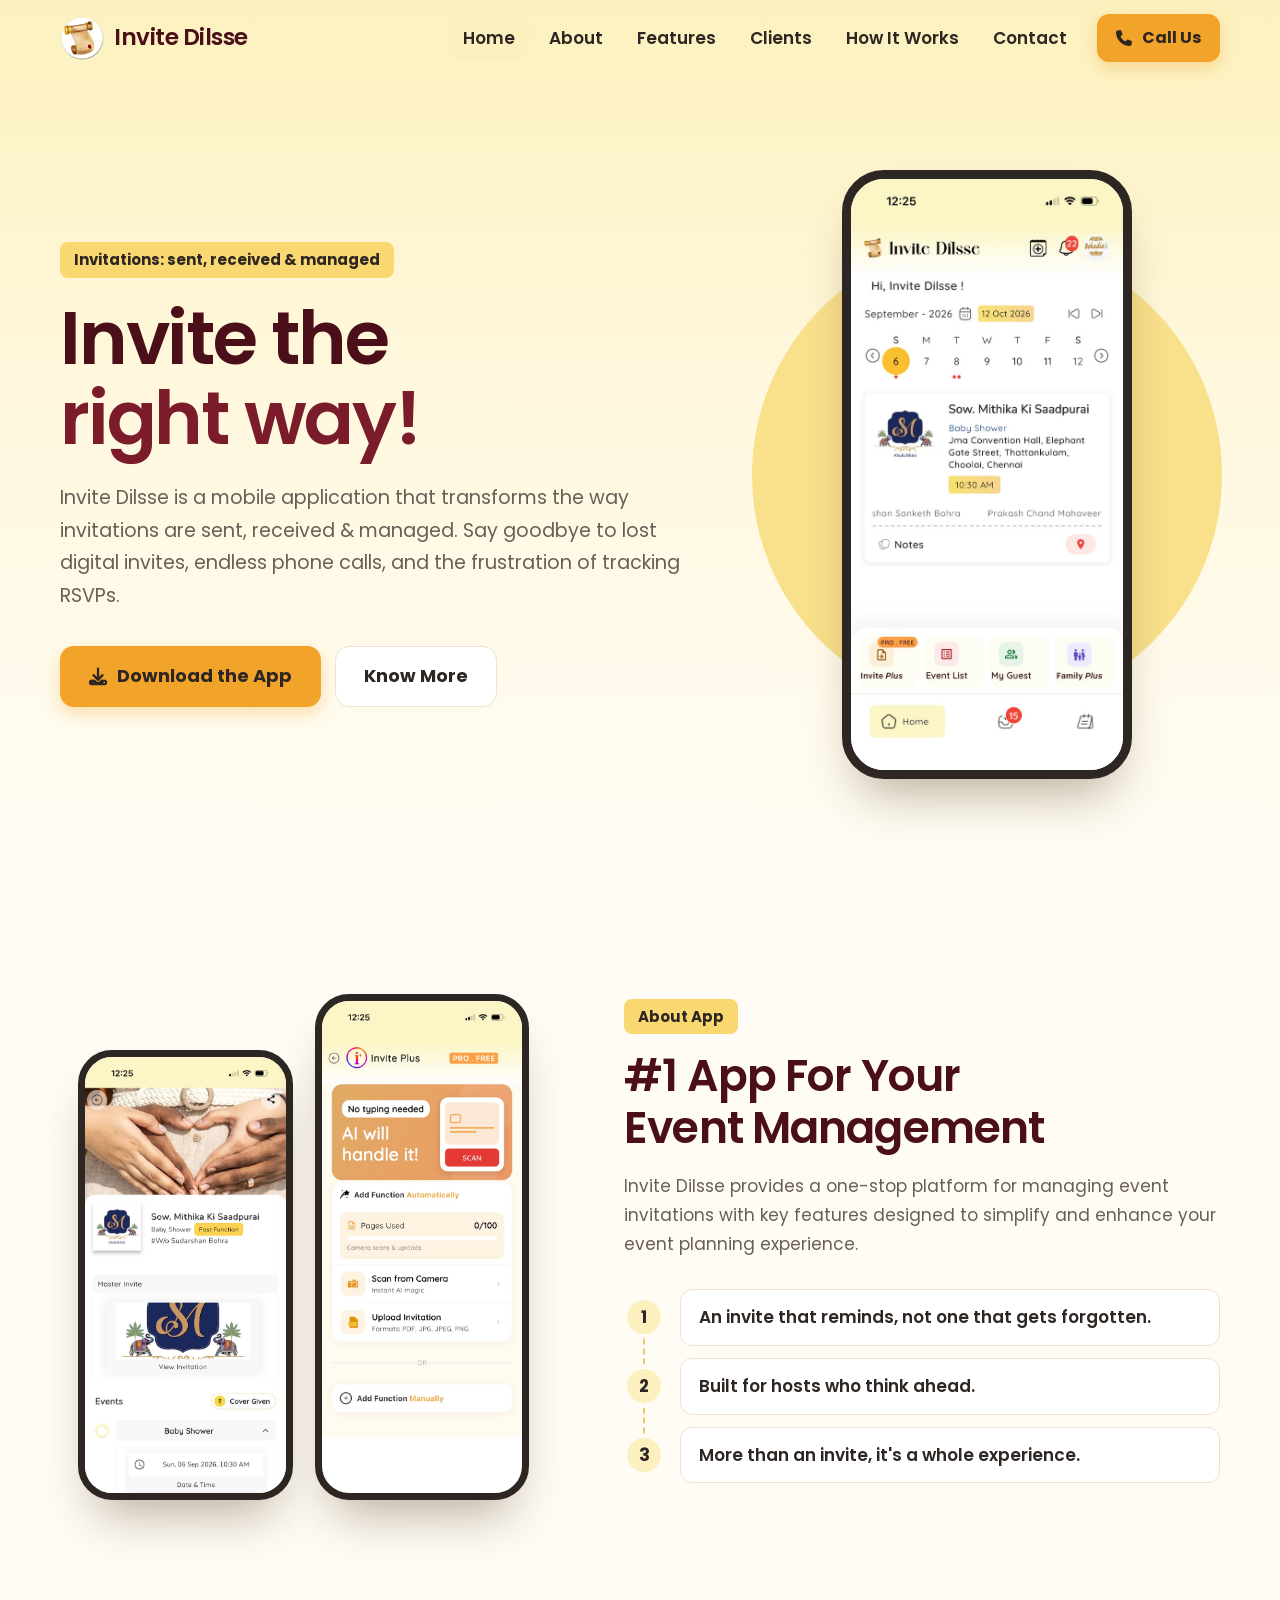
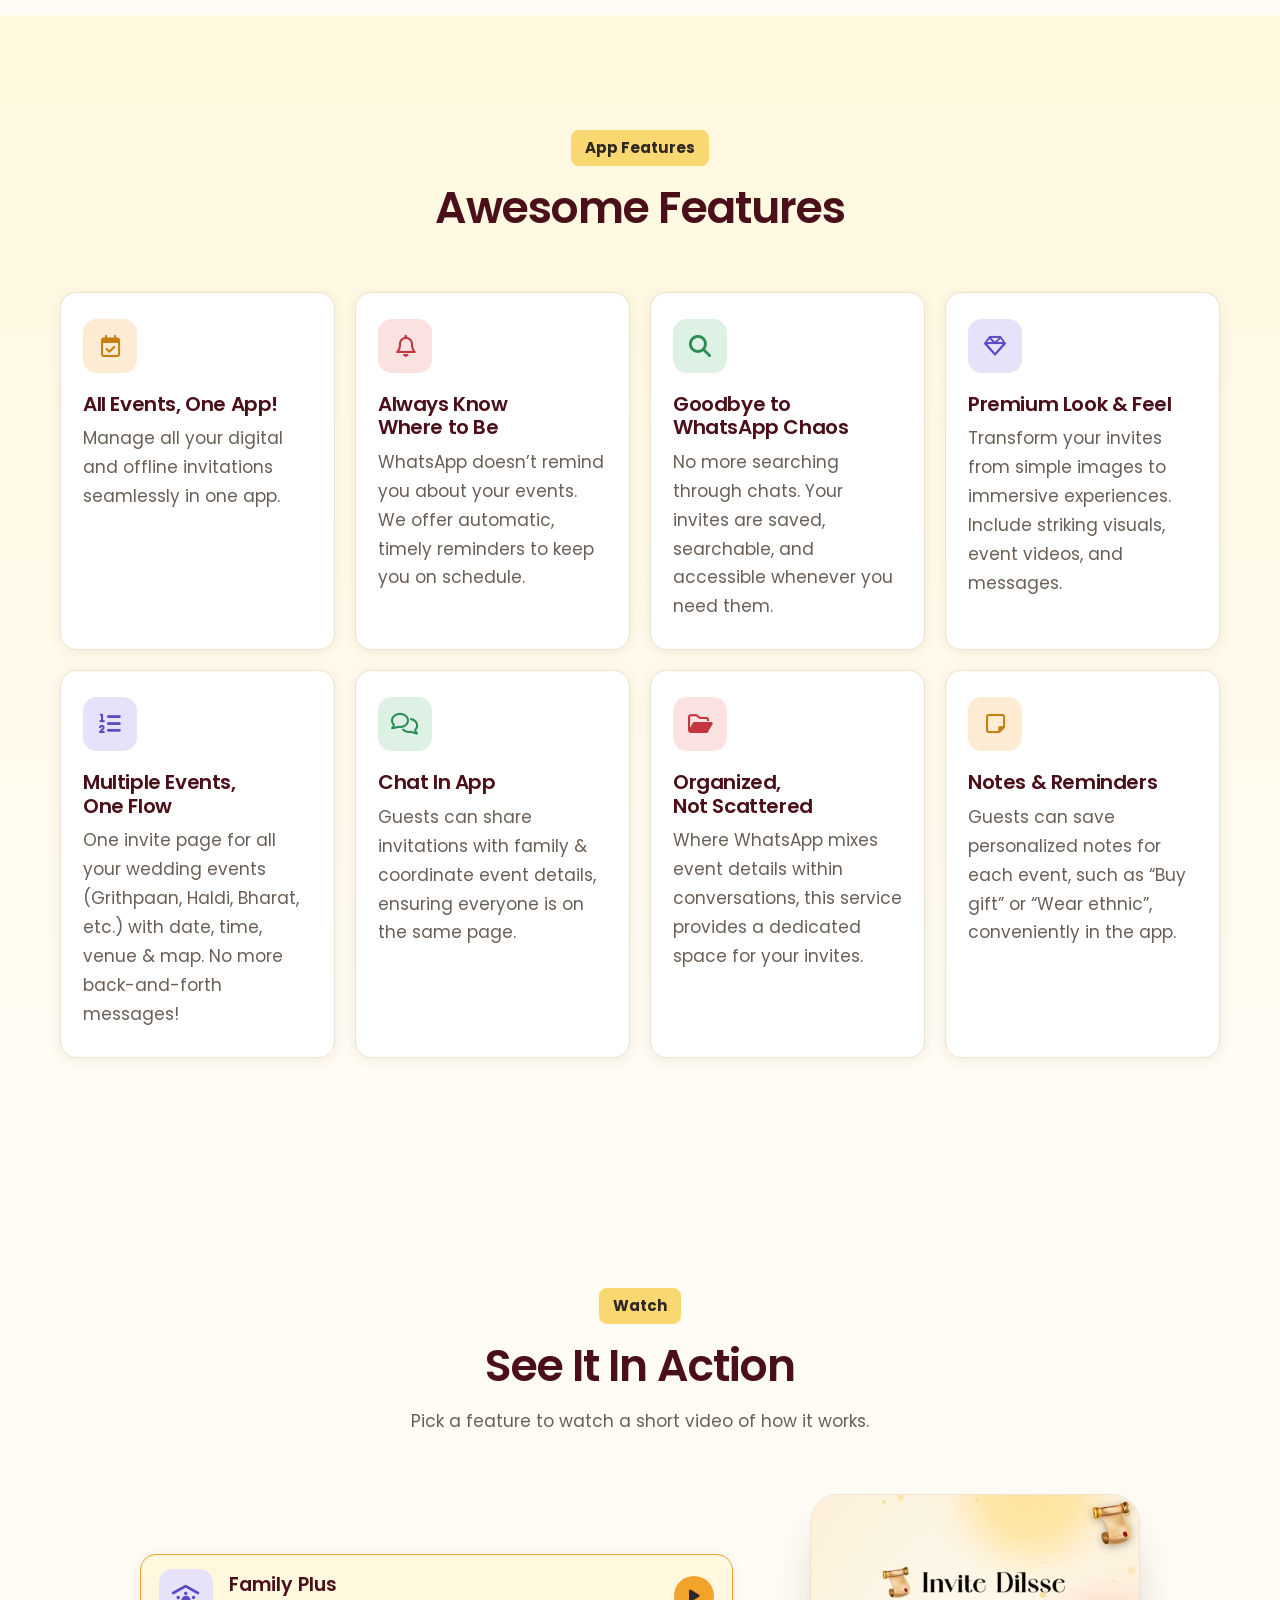
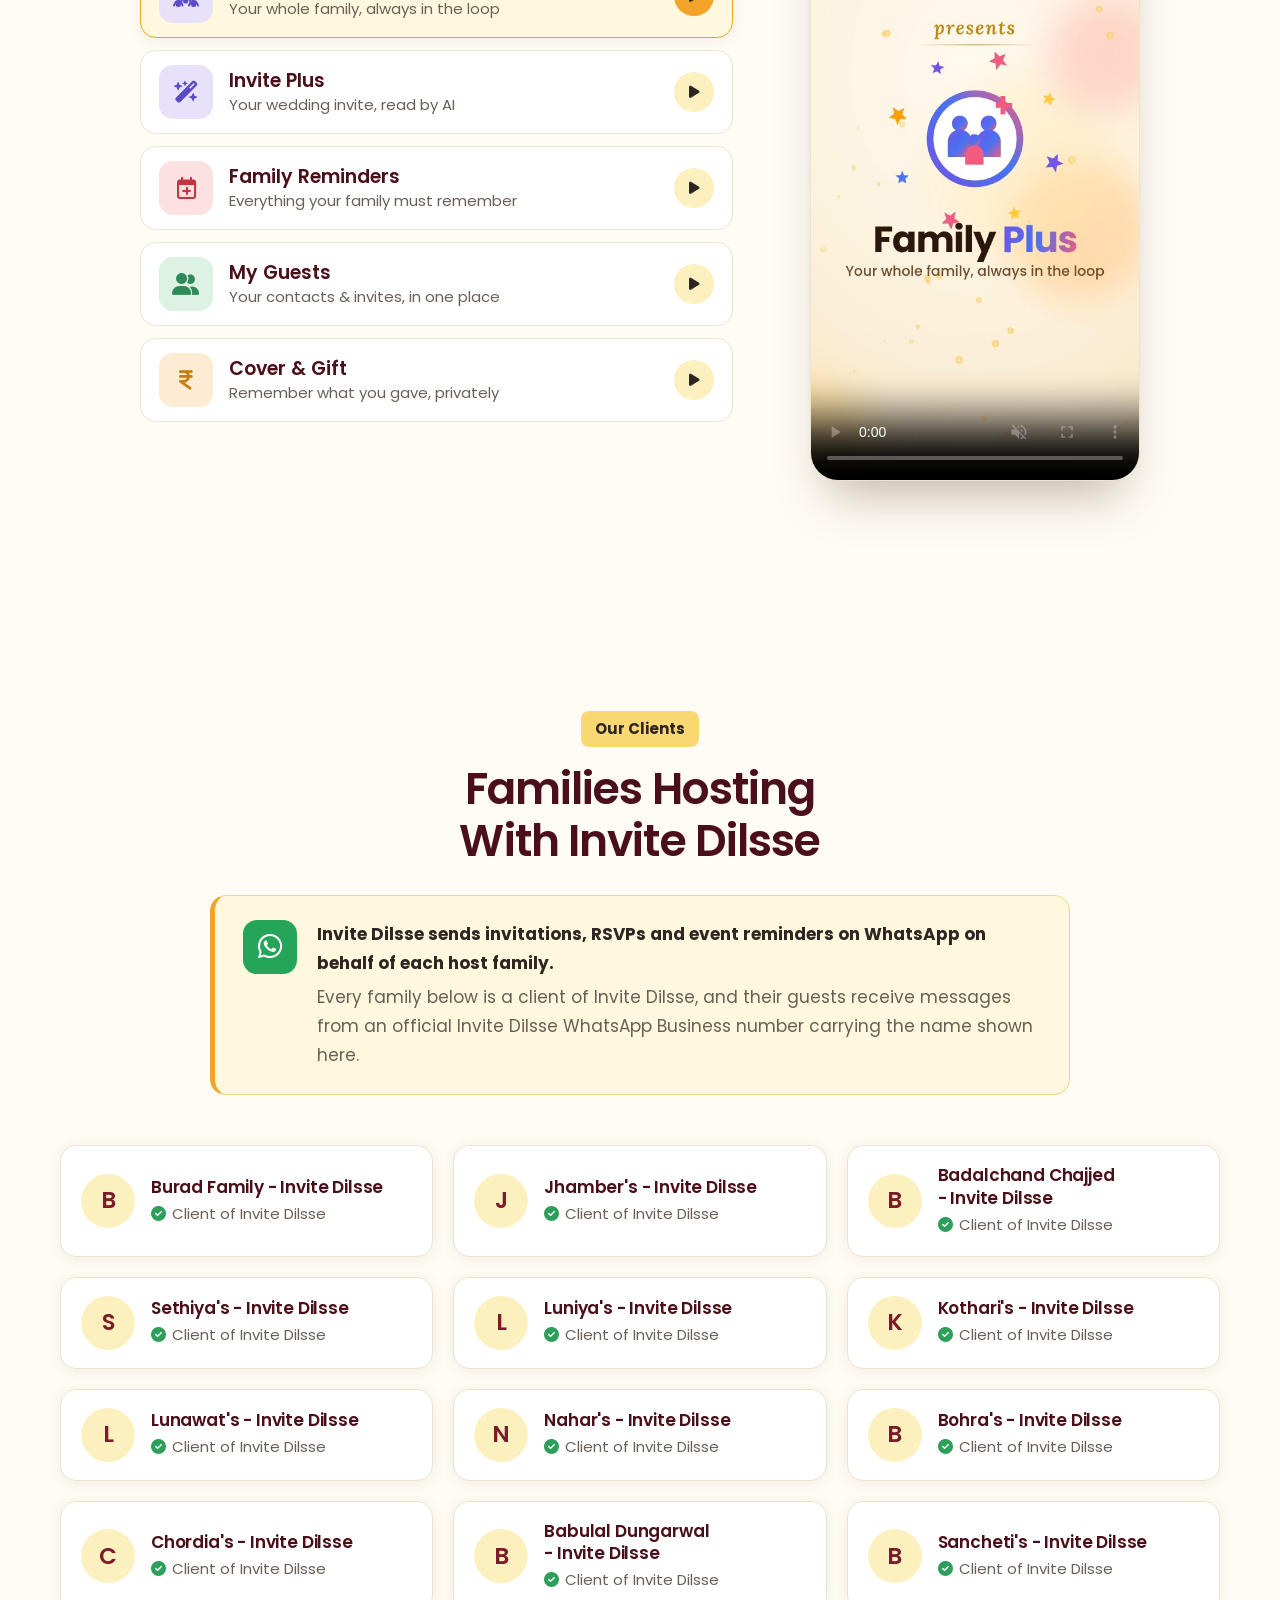
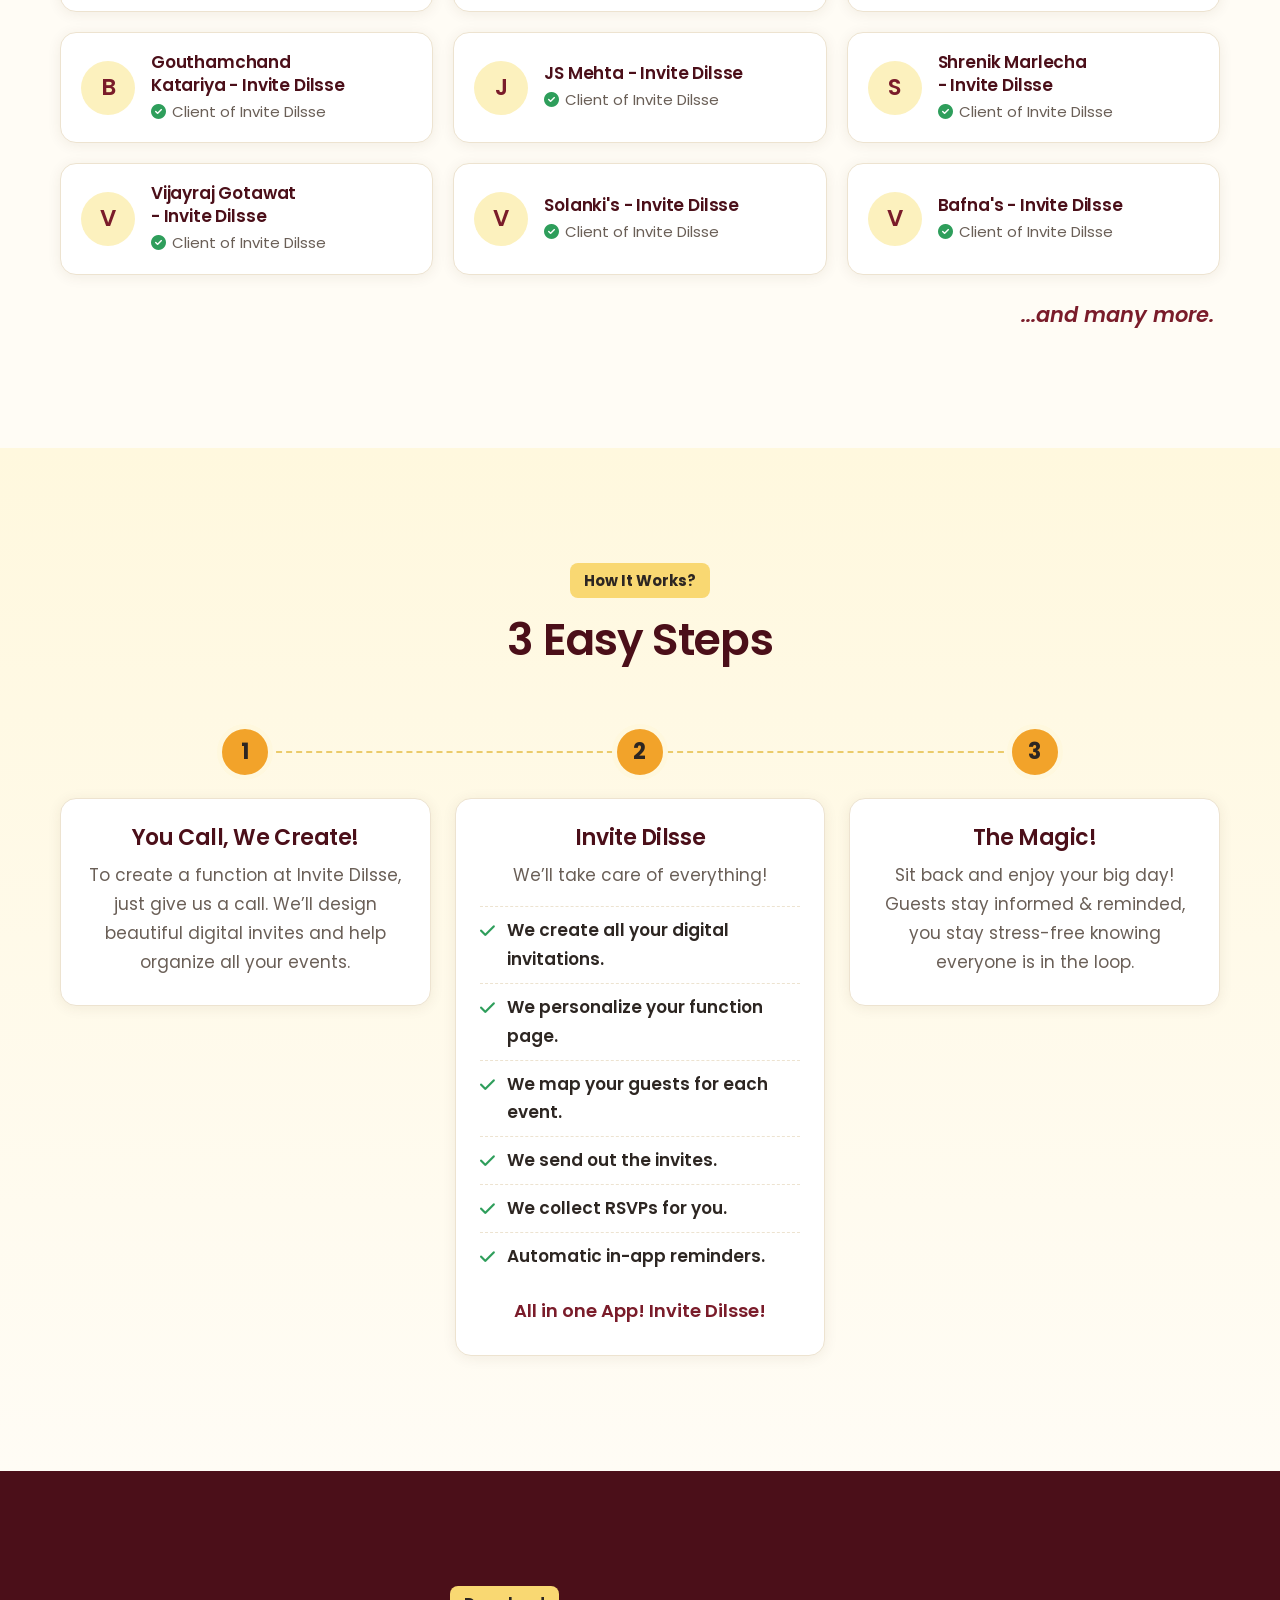
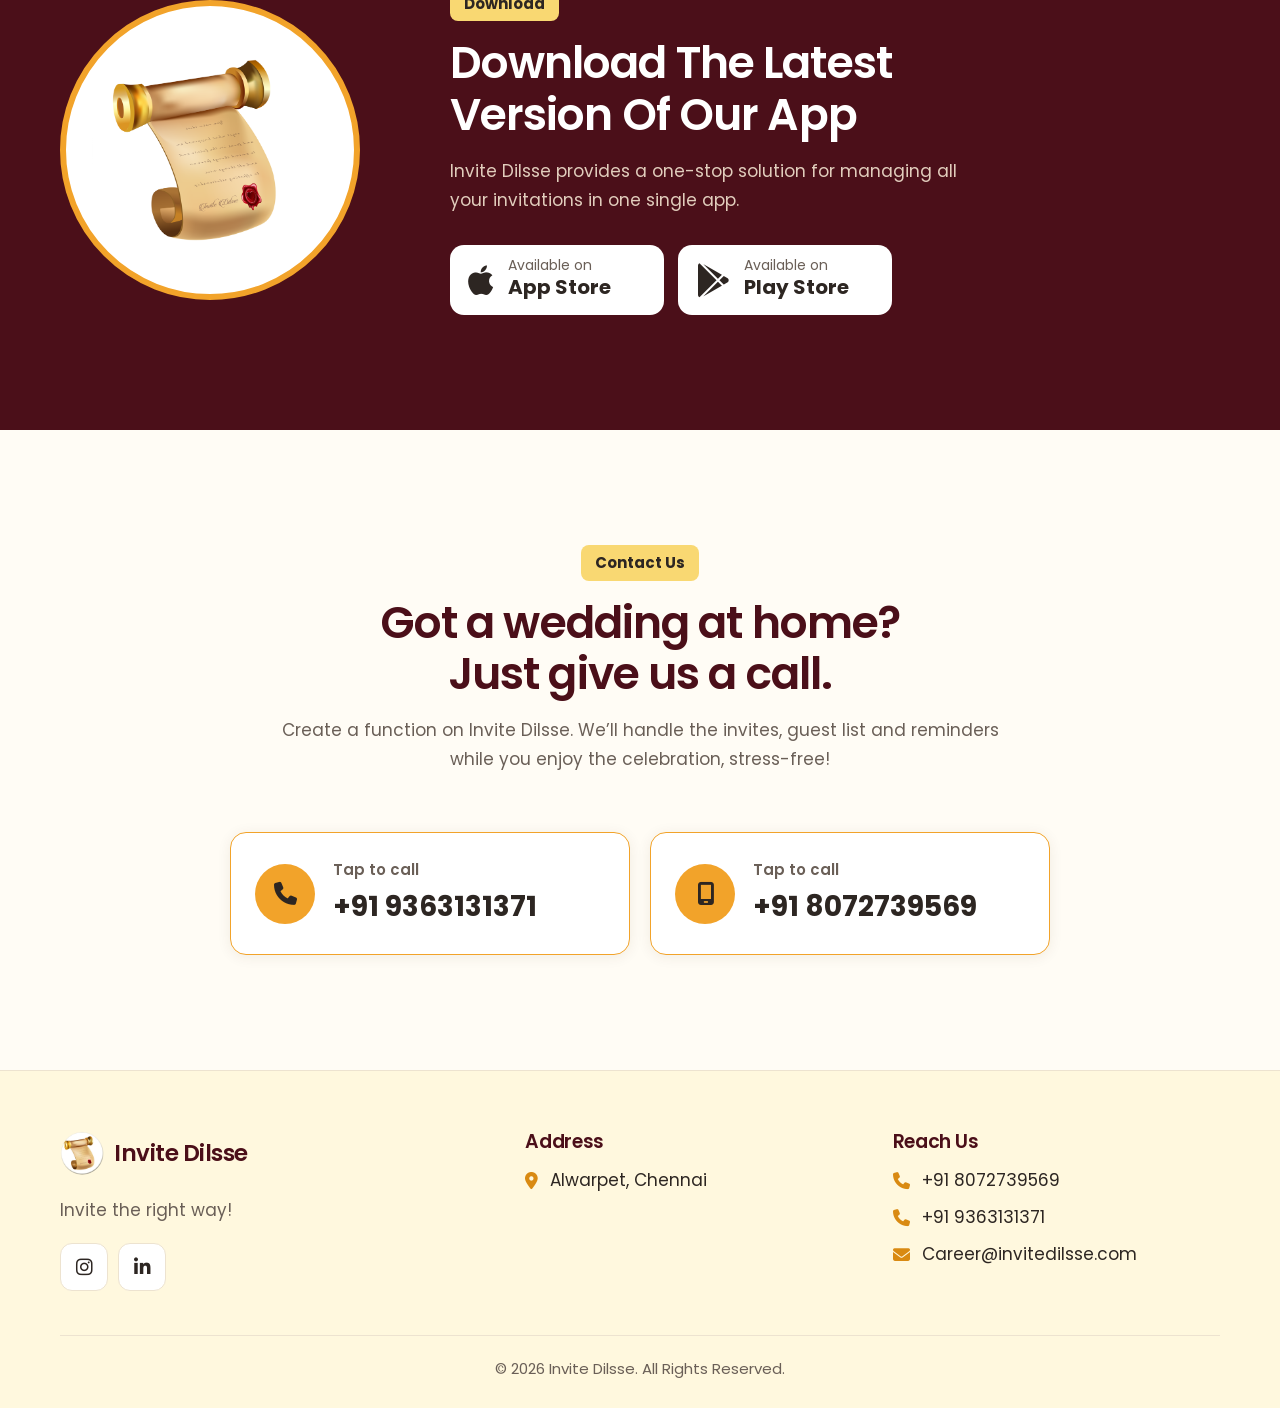
==== commit dbfd1d01: "new client" ====
--- a/index.html
+++ b/index.html
@@ -342,6 +342,13 @@
                             <p><i class="fa-solid fa-circle-check"></i>Client of Invite Dilsse</p>
                         </div>
                     </article>
+                    <article class="card client">
+                        <div class="client__mark" aria-hidden="true">V</div>
+                        <div>
+                            <h3>Bafna's - Invite Dilsse</h3>
+                            <p><i class="fa-solid fa-circle-check"></i>Client of Invite Dilsse</p>
+                        </div>
+                    </article>
                 </div>
                 <p class="clients__more reveal">...and many more.</p>
             </div>
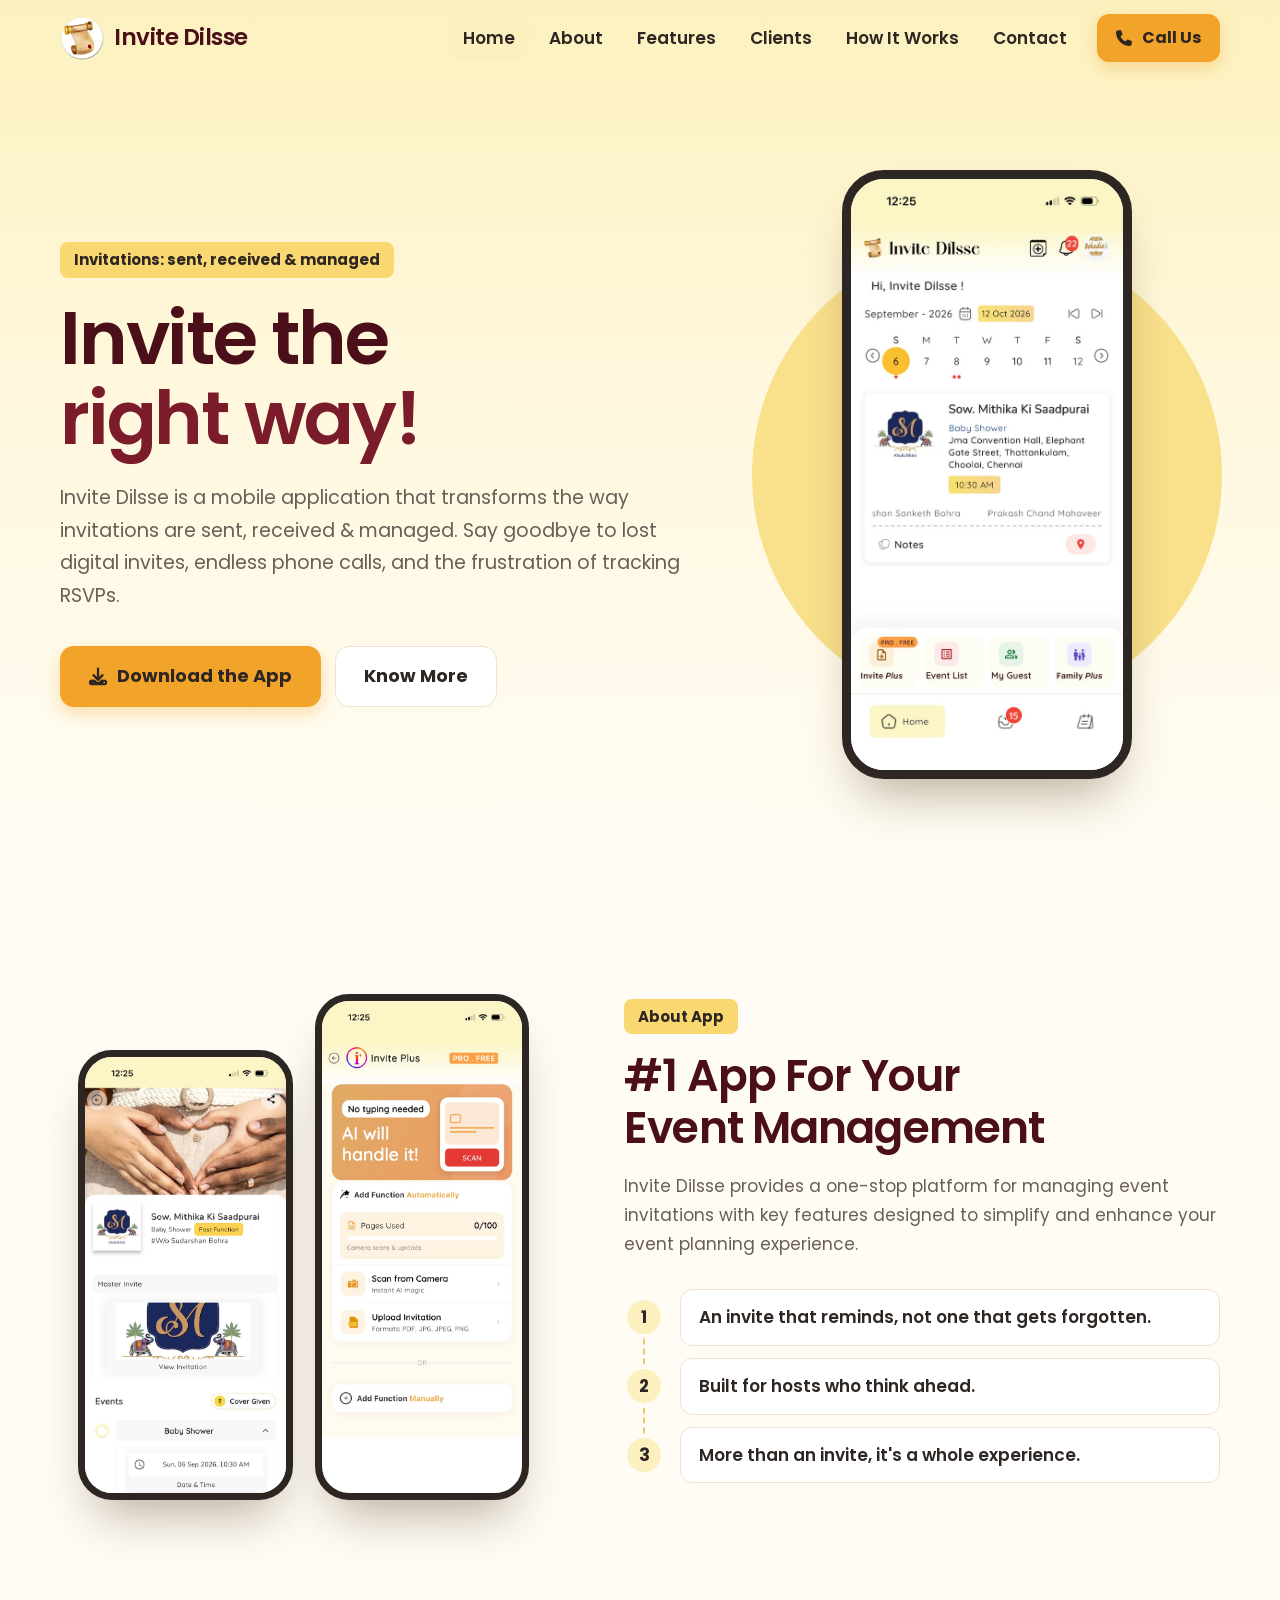
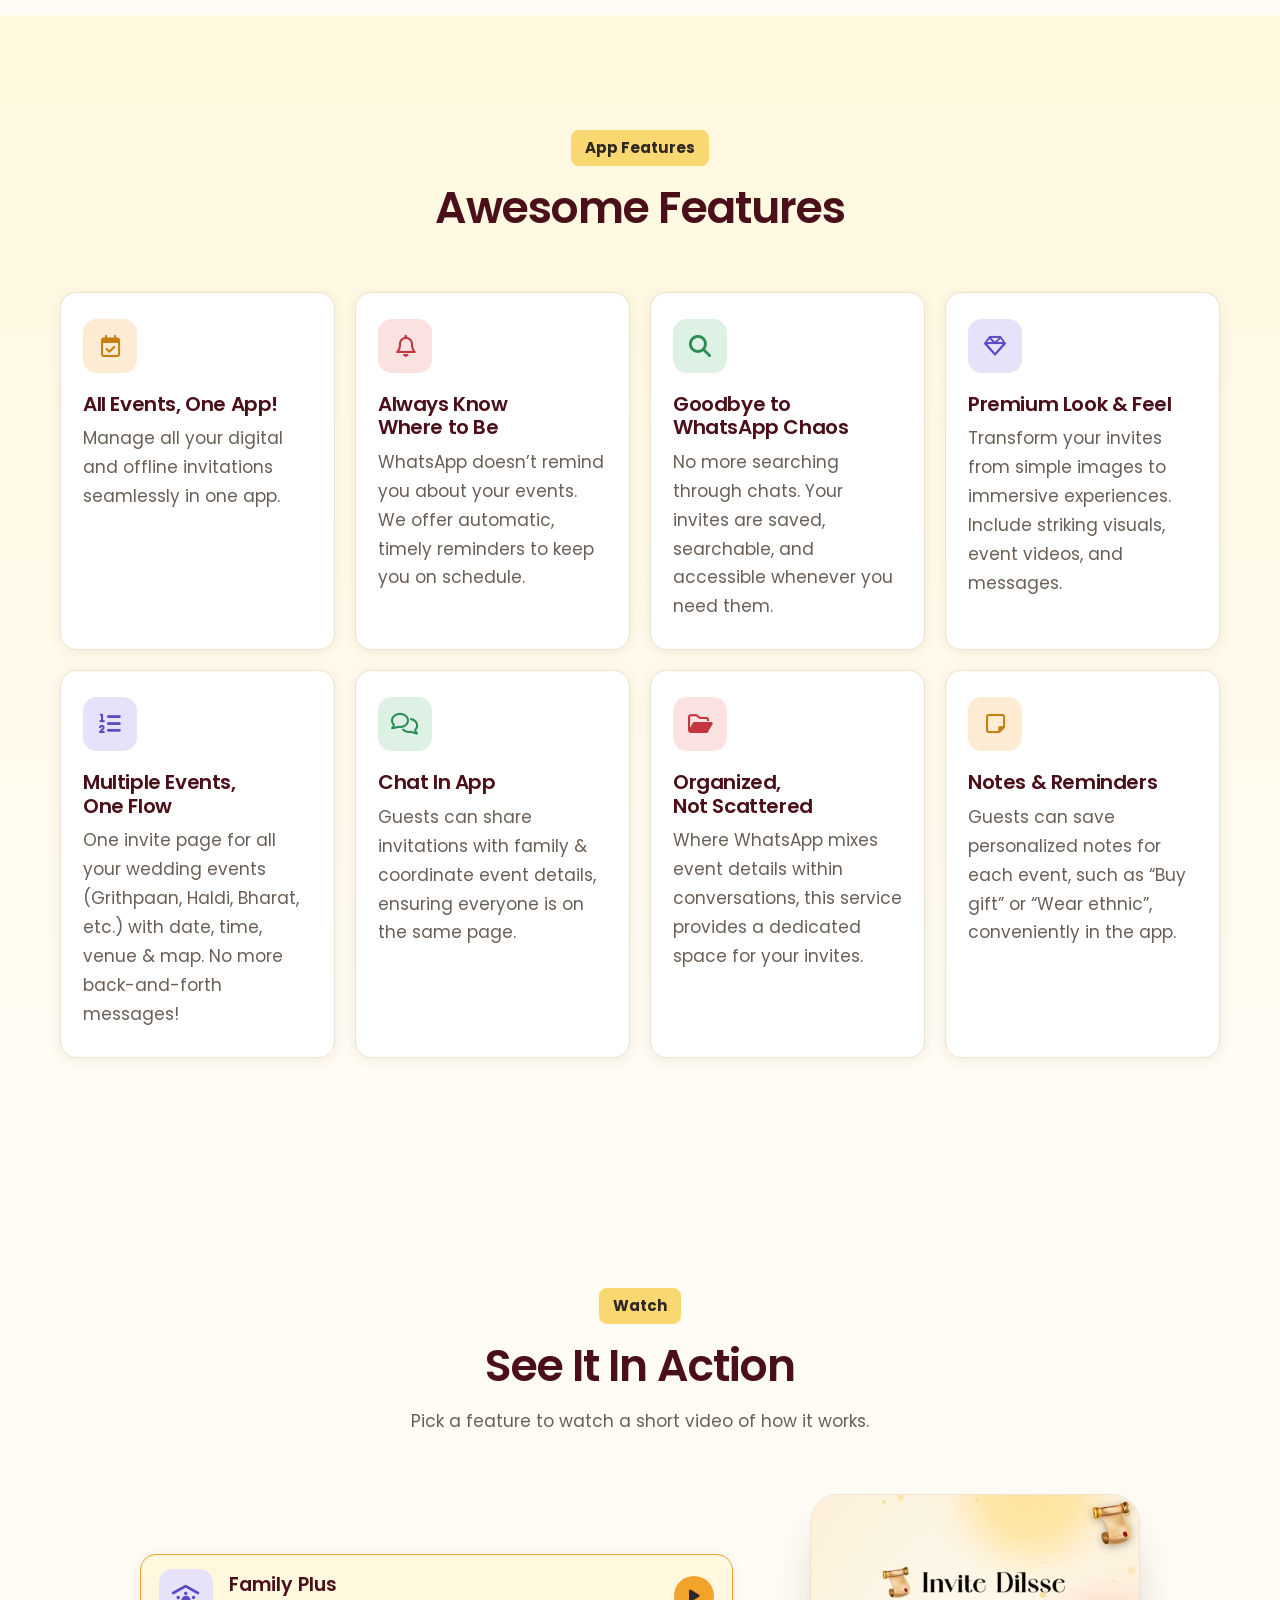
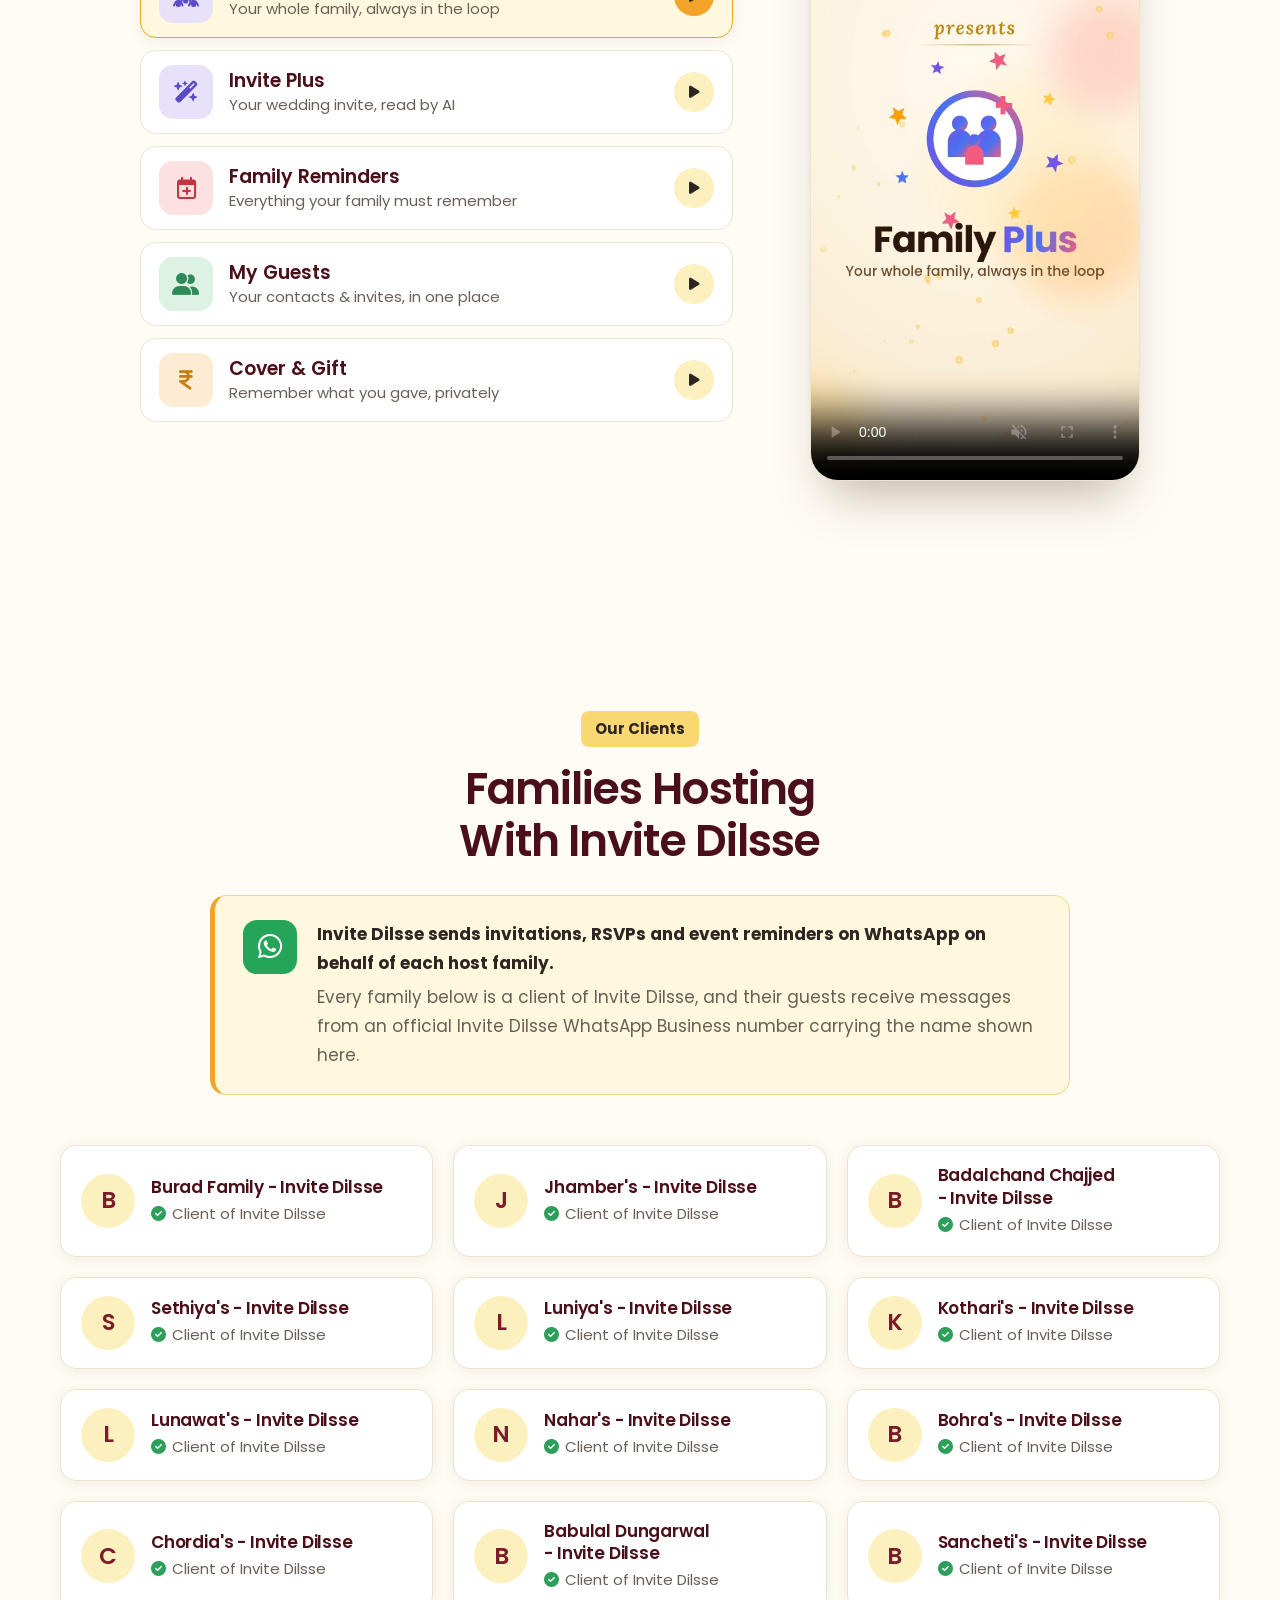
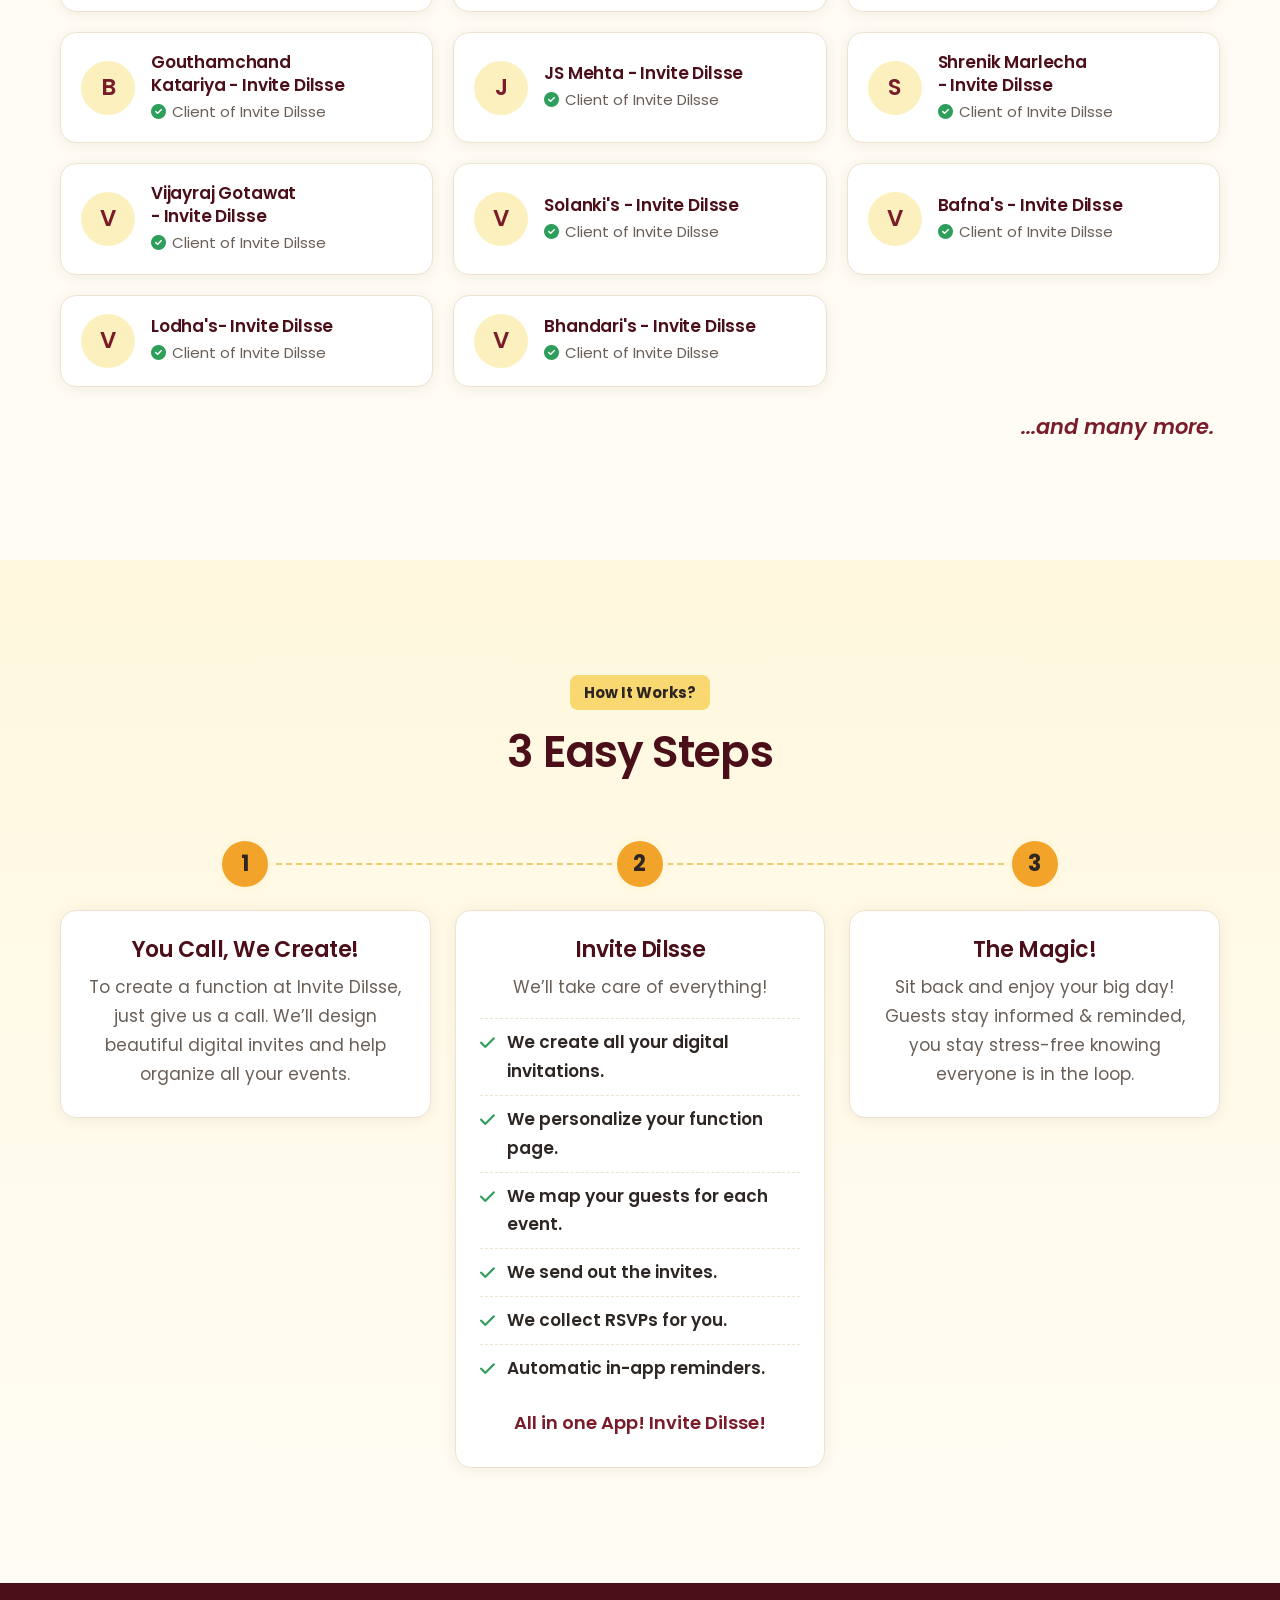
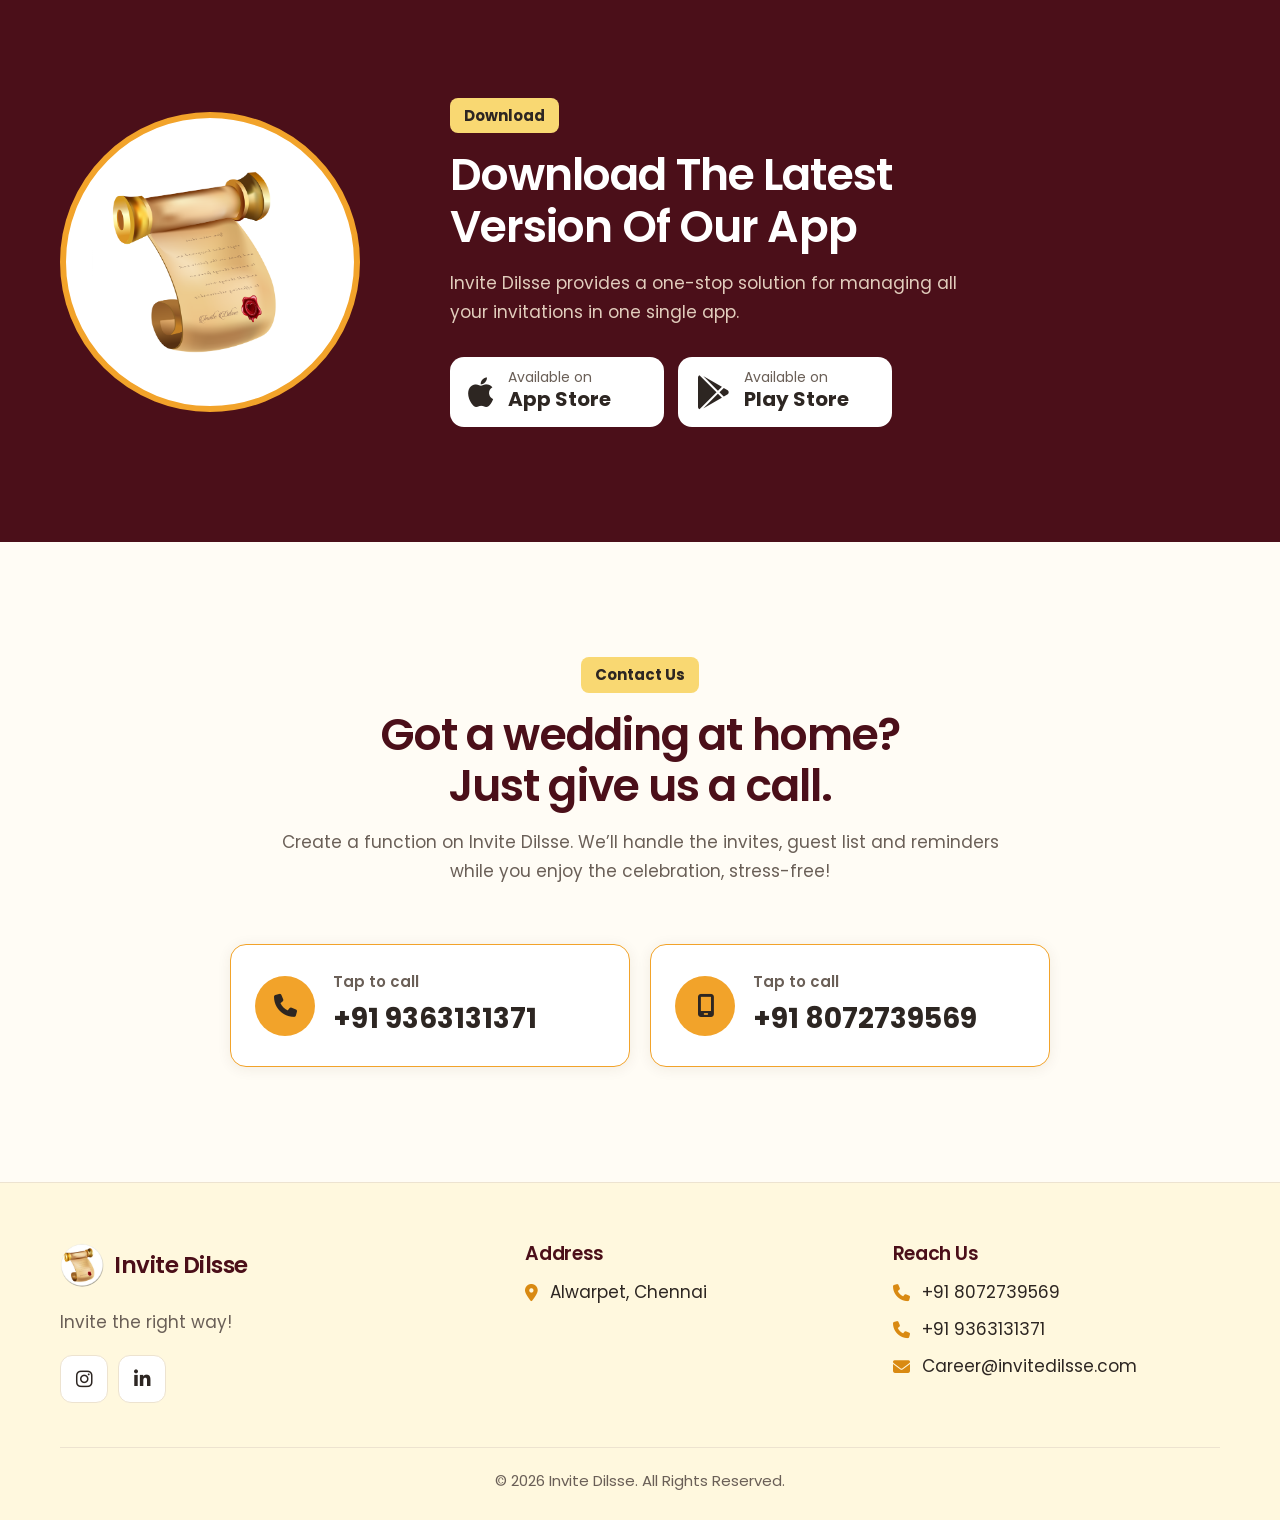
==== commit b120b915: "new client added" ====
--- a/index.html
+++ b/index.html
@@ -349,6 +349,20 @@
                             <p><i class="fa-solid fa-circle-check"></i>Client of Invite Dilsse</p>
                         </div>
                     </article>
+                    <article class="card client">
+                        <div class="client__mark" aria-hidden="true">V</div>
+                        <div>
+                            <h3>Lodha's- Invite Dilsse</h3>
+                            <p><i class="fa-solid fa-circle-check"></i>Client of Invite Dilsse</p>
+                        </div>
+                    </article>
+                    <article class="card client">
+                        <div class="client__mark" aria-hidden="true">V</div>
+                        <div>
+                            <h3>Bhandari's - Invite Dilsse</h3>
+                            <p><i class="fa-solid fa-circle-check"></i>Client of Invite Dilsse</p>
+                        </div>
+                    </article>
                 </div>
                 <p class="clients__more reveal">...and many more.</p>
             </div>
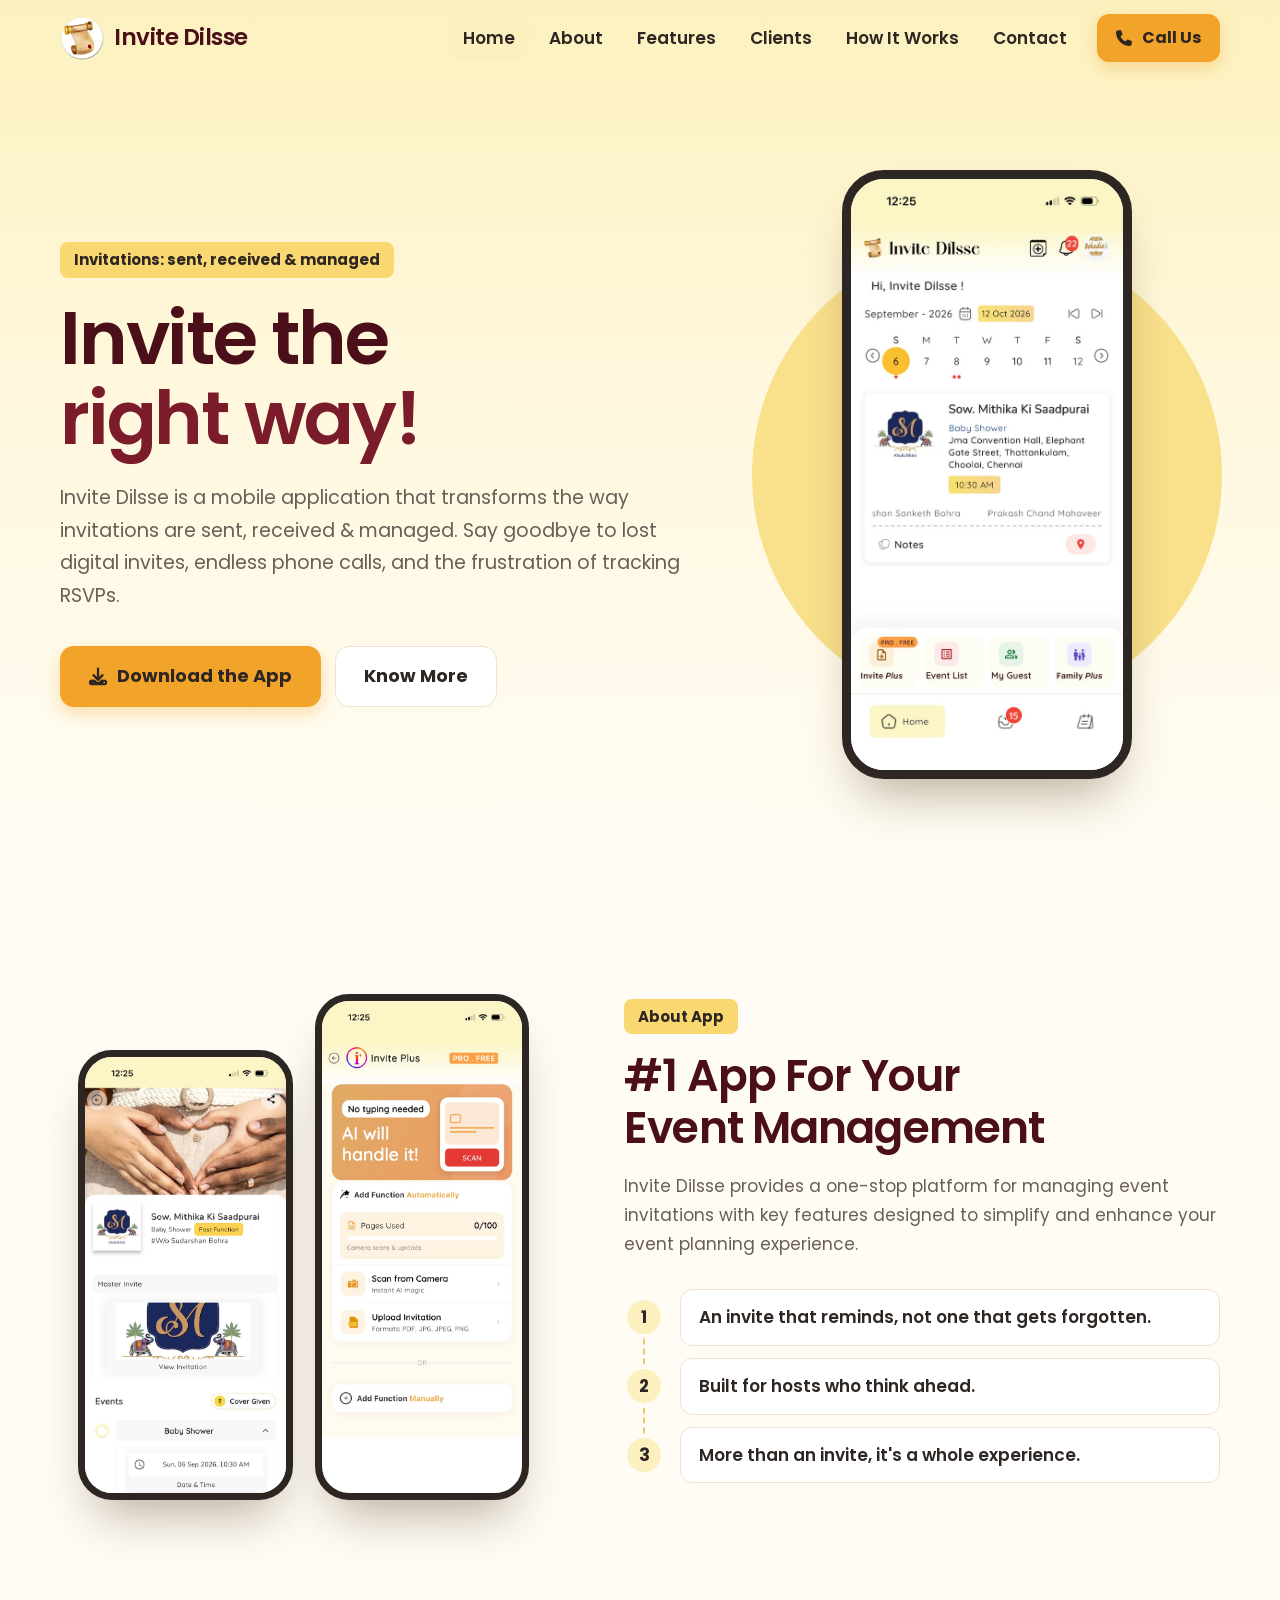
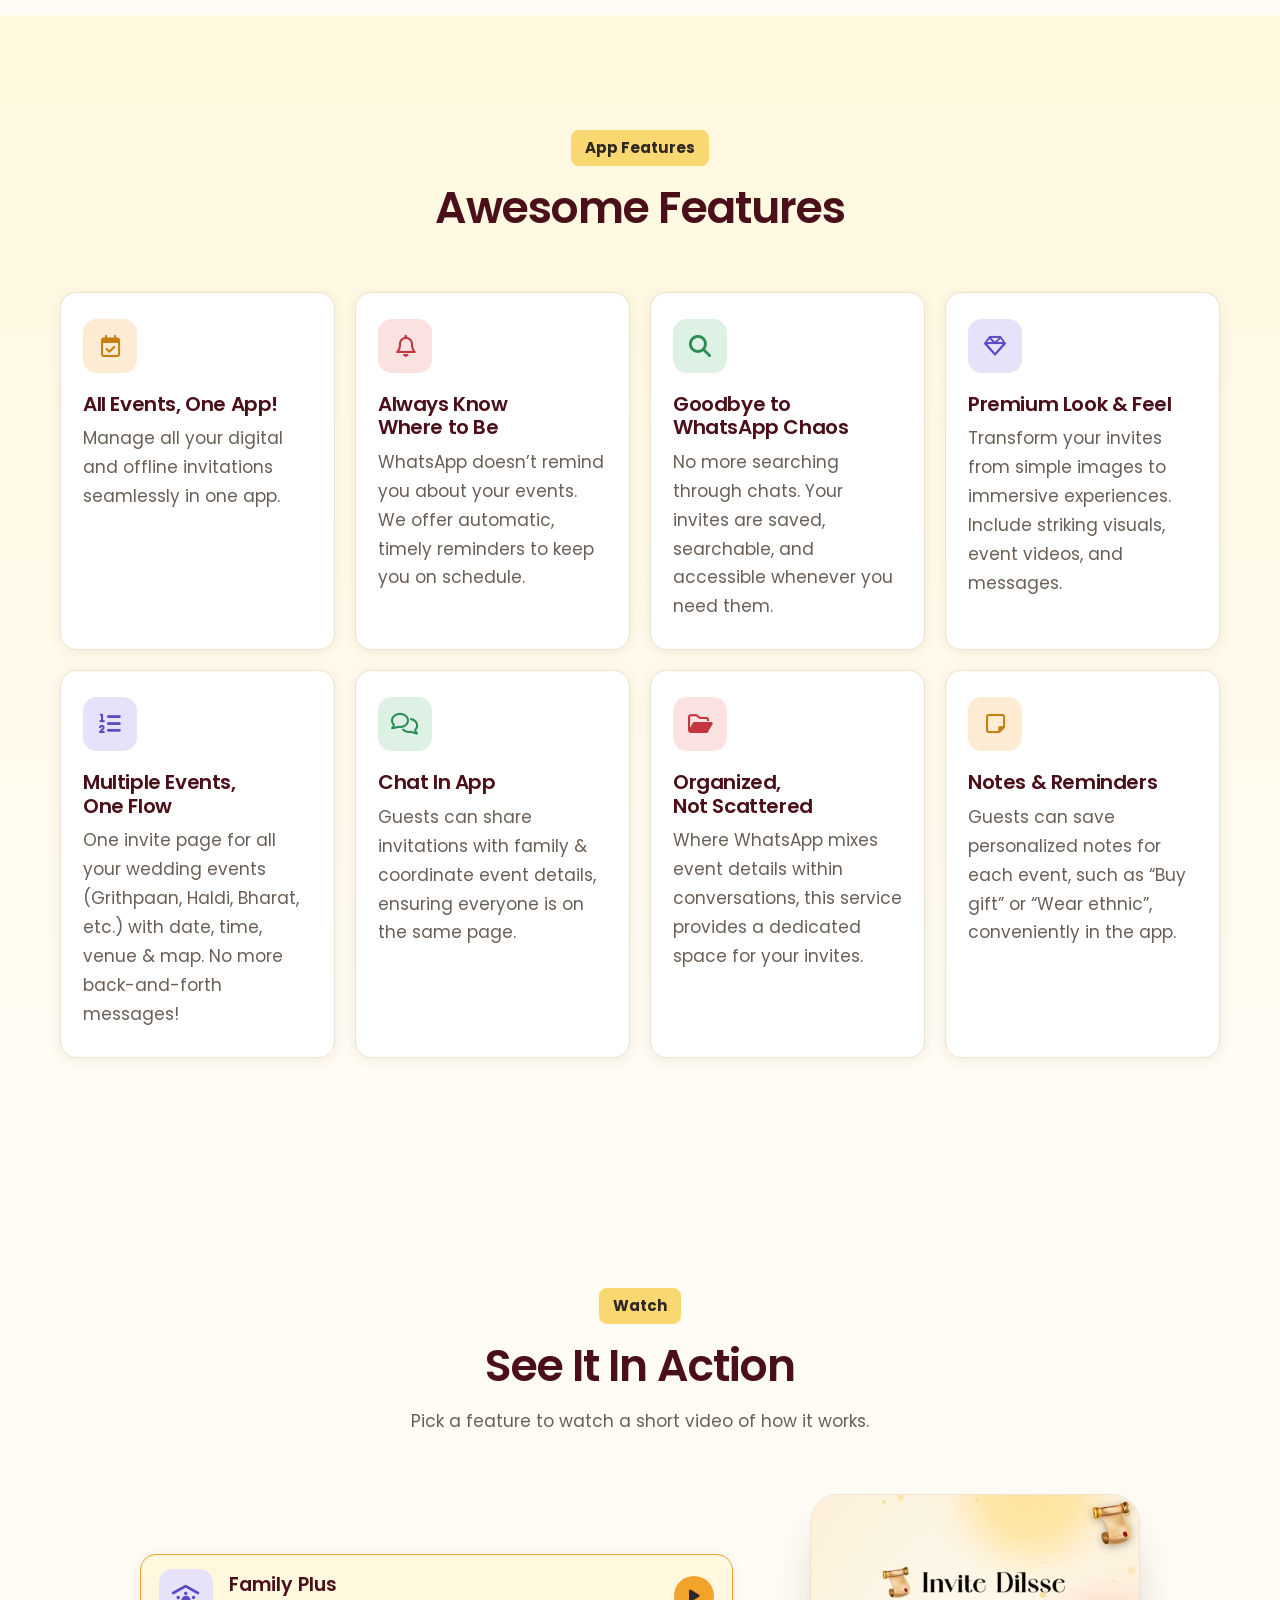
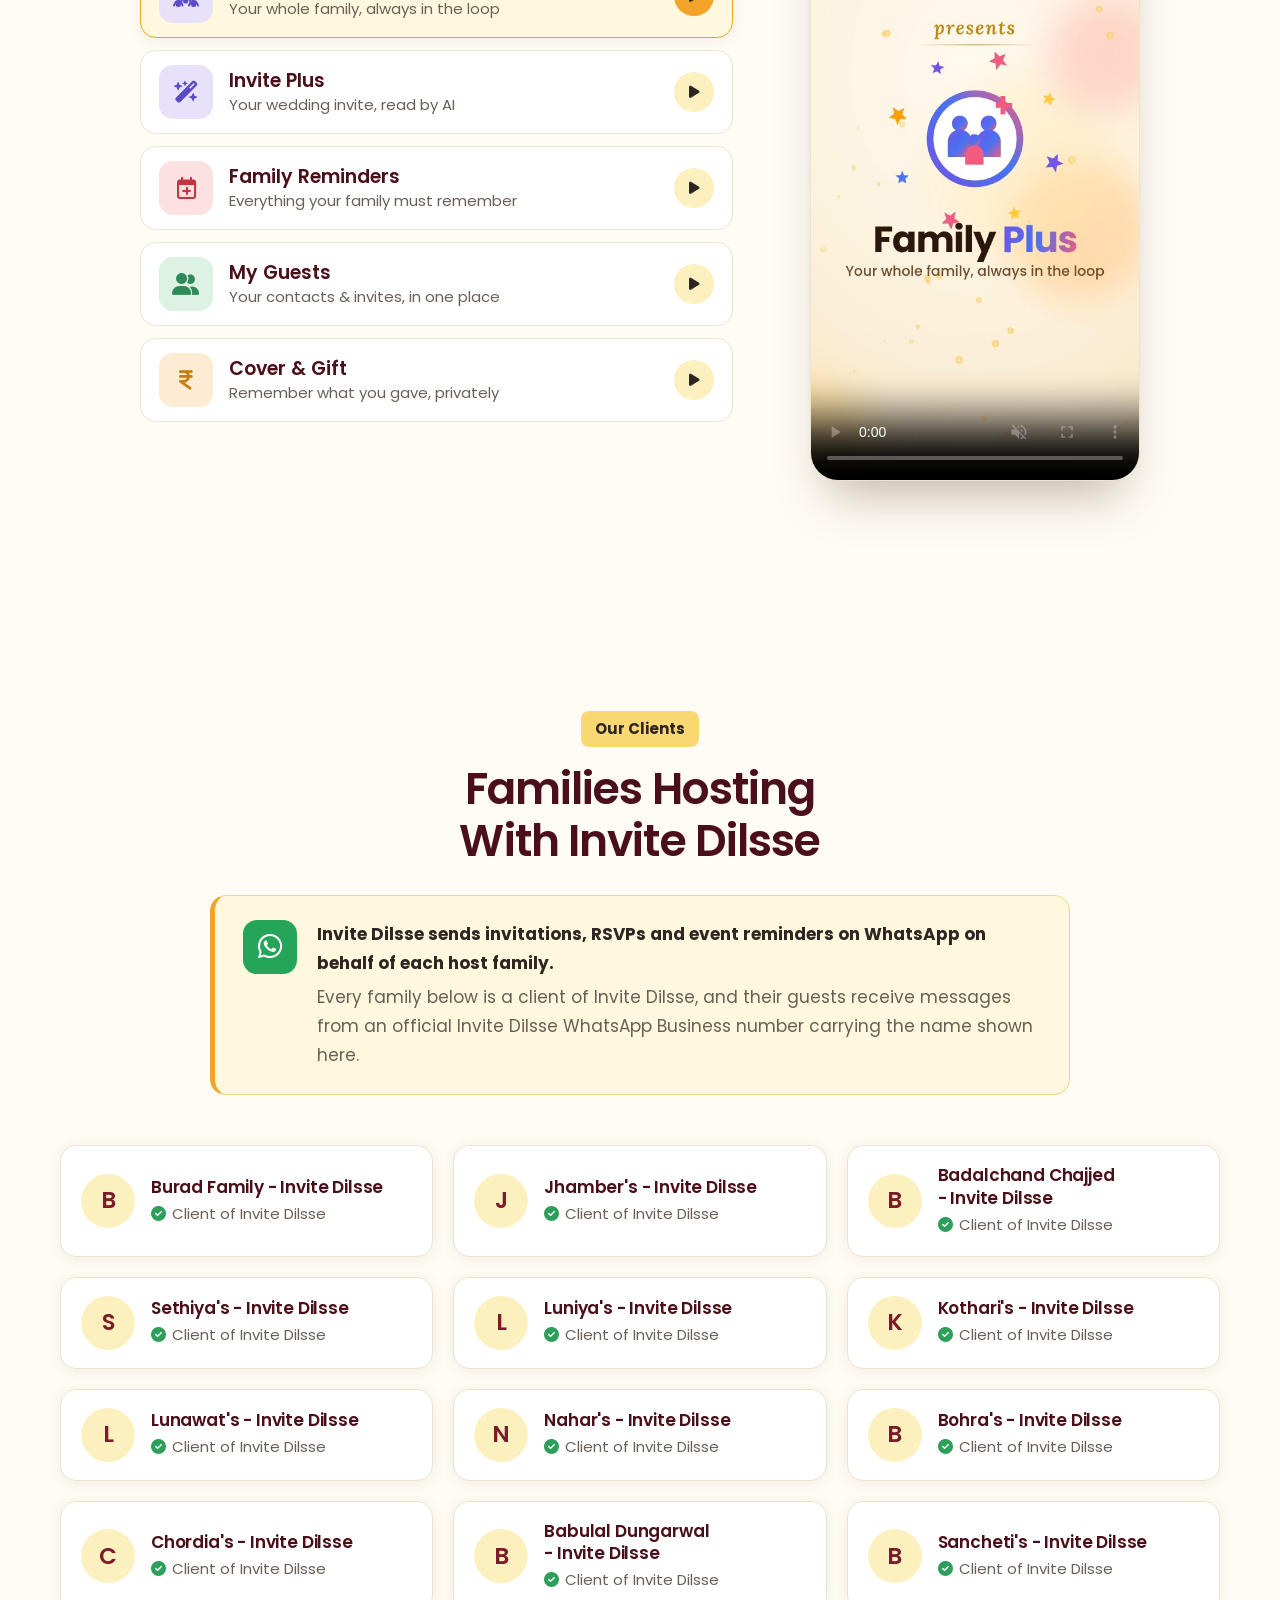
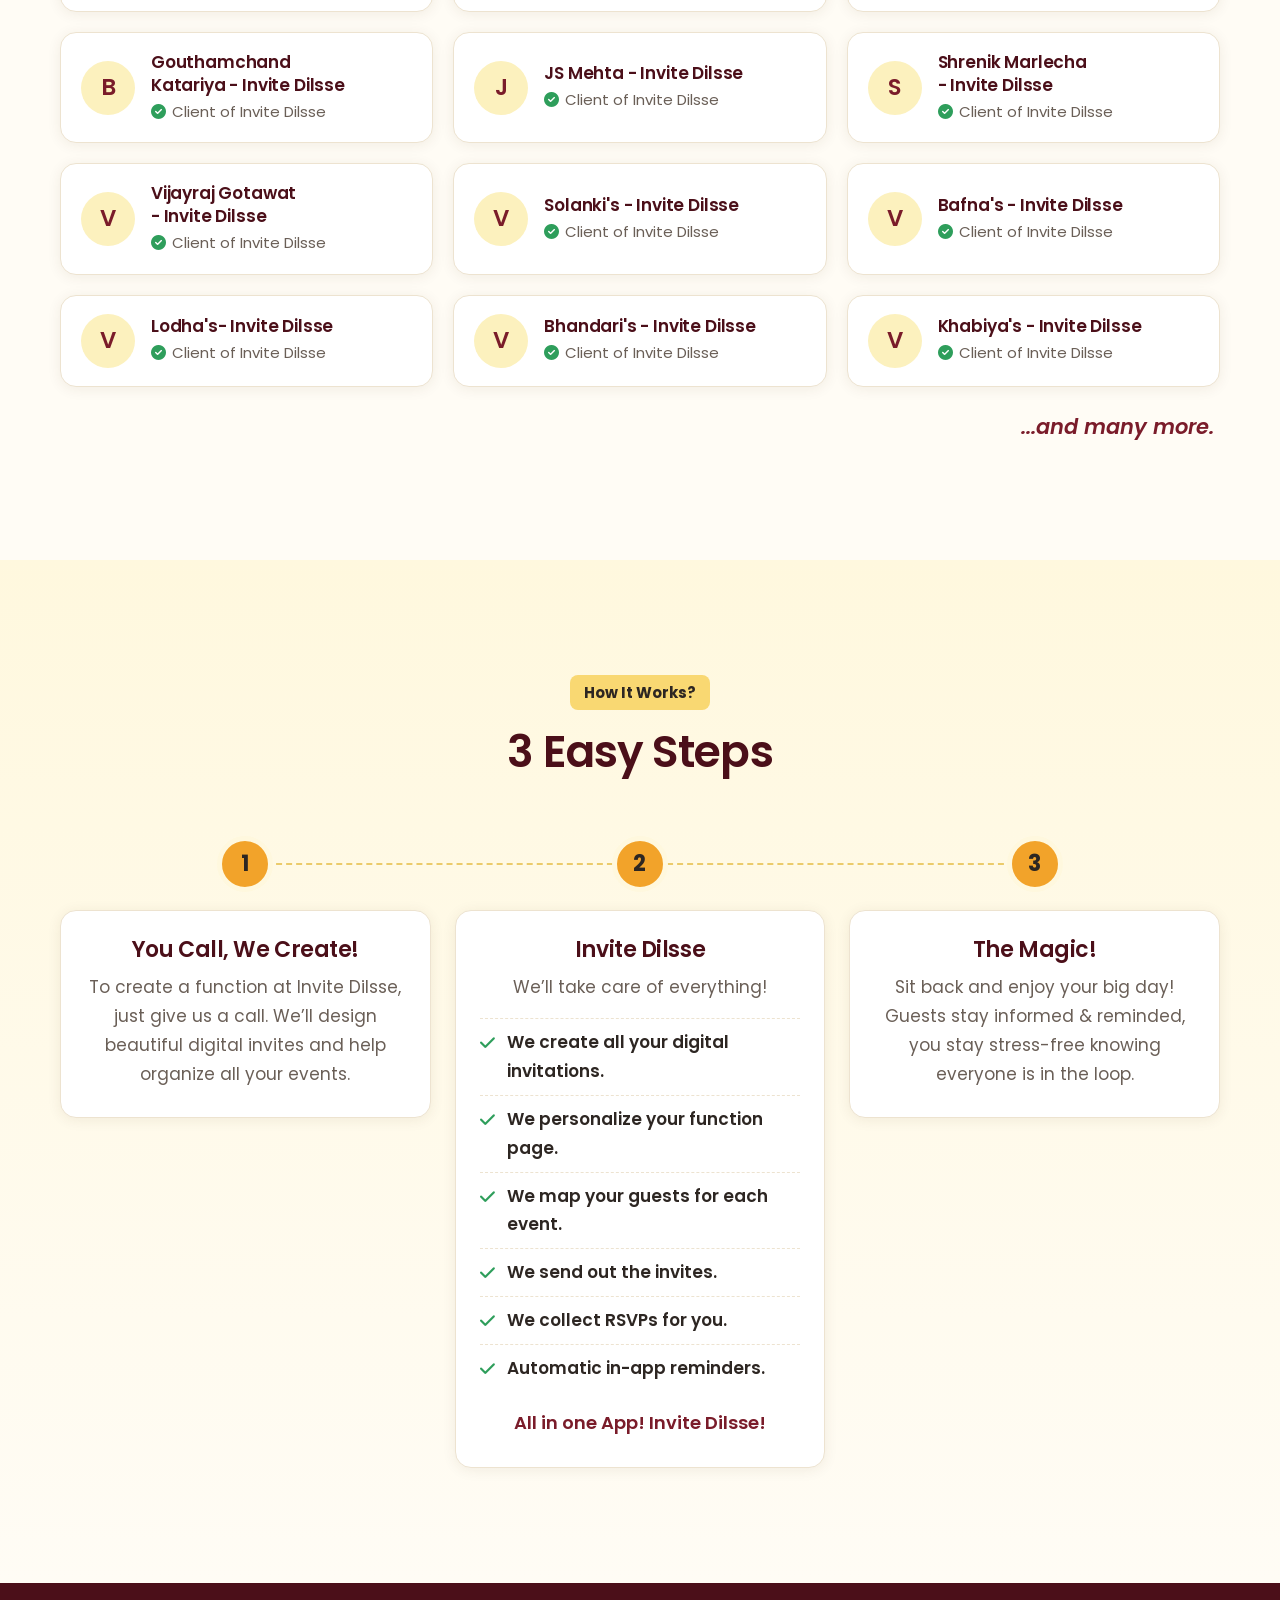
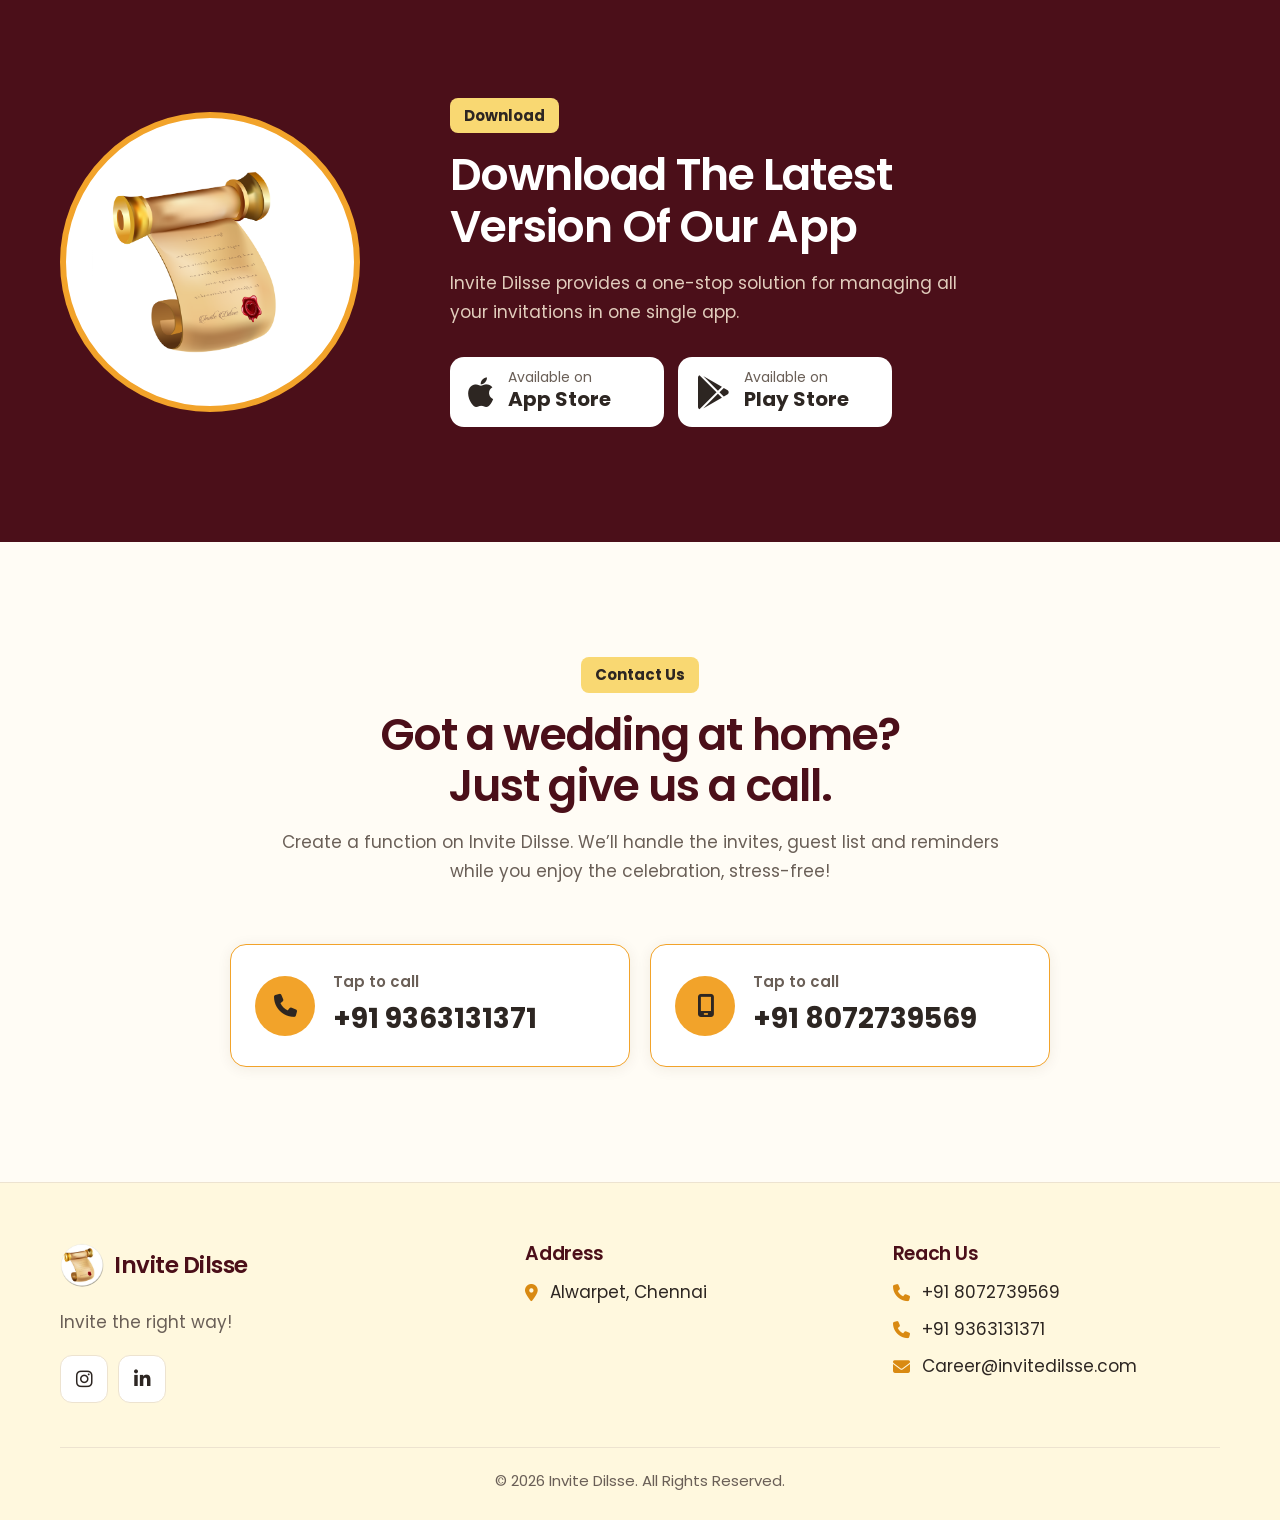
==== commit a34b3b61: "client name addedKhabiya's - Invite Dilsse" ====
--- a/index.html
+++ b/index.html
@@ -363,6 +363,14 @@
                             <p><i class="fa-solid fa-circle-check"></i>Client of Invite Dilsse</p>
                         </div>
                     </article>
+                    <article class="card client">
+                        <div class="client__mark" aria-hidden="true">V</div>
+                        <div>
+                            <h3>Khabiya's - Invite Dilsse</h3>
+                            <p><i class="fa-solid fa-circle-check"></i>Client of Invite Dilsse</p>
+                        </div>
+                    </article>
+
                 </div>
                 <p class="clients__more reveal">...and many more.</p>
             </div>
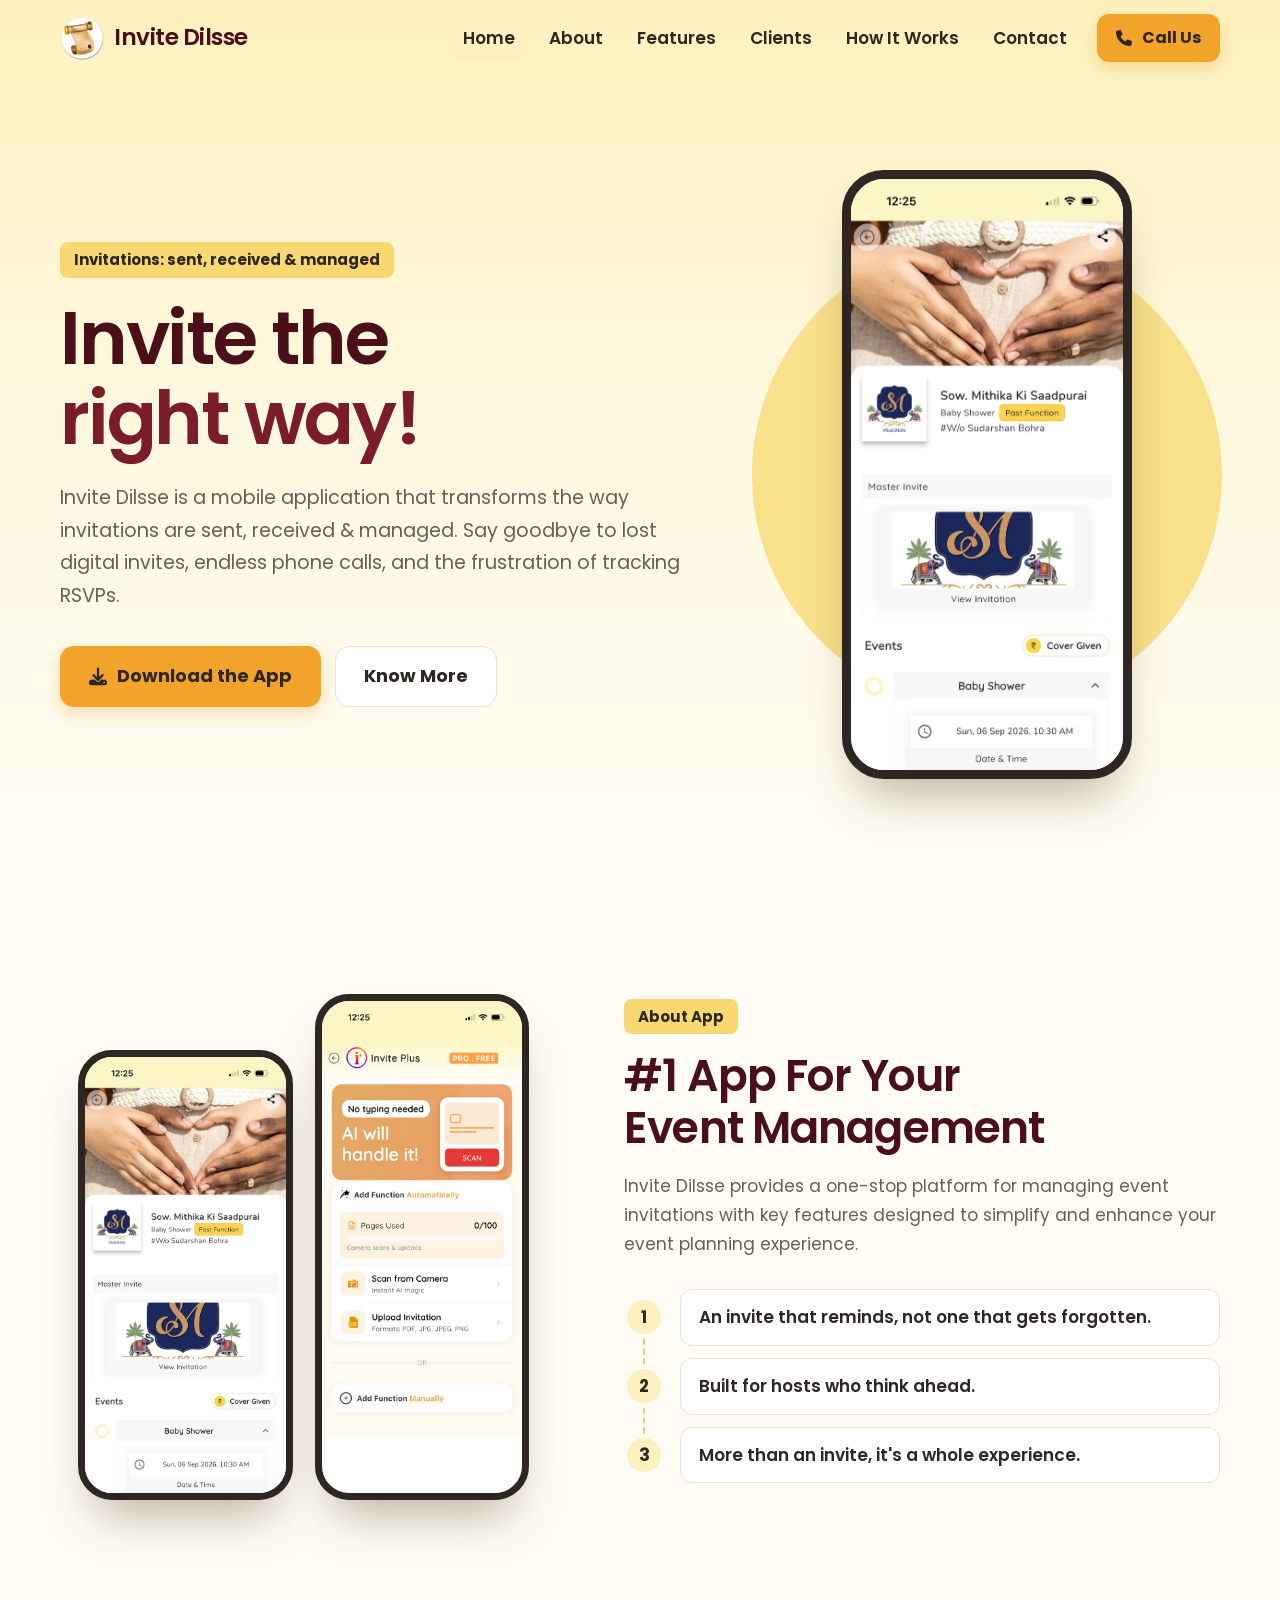
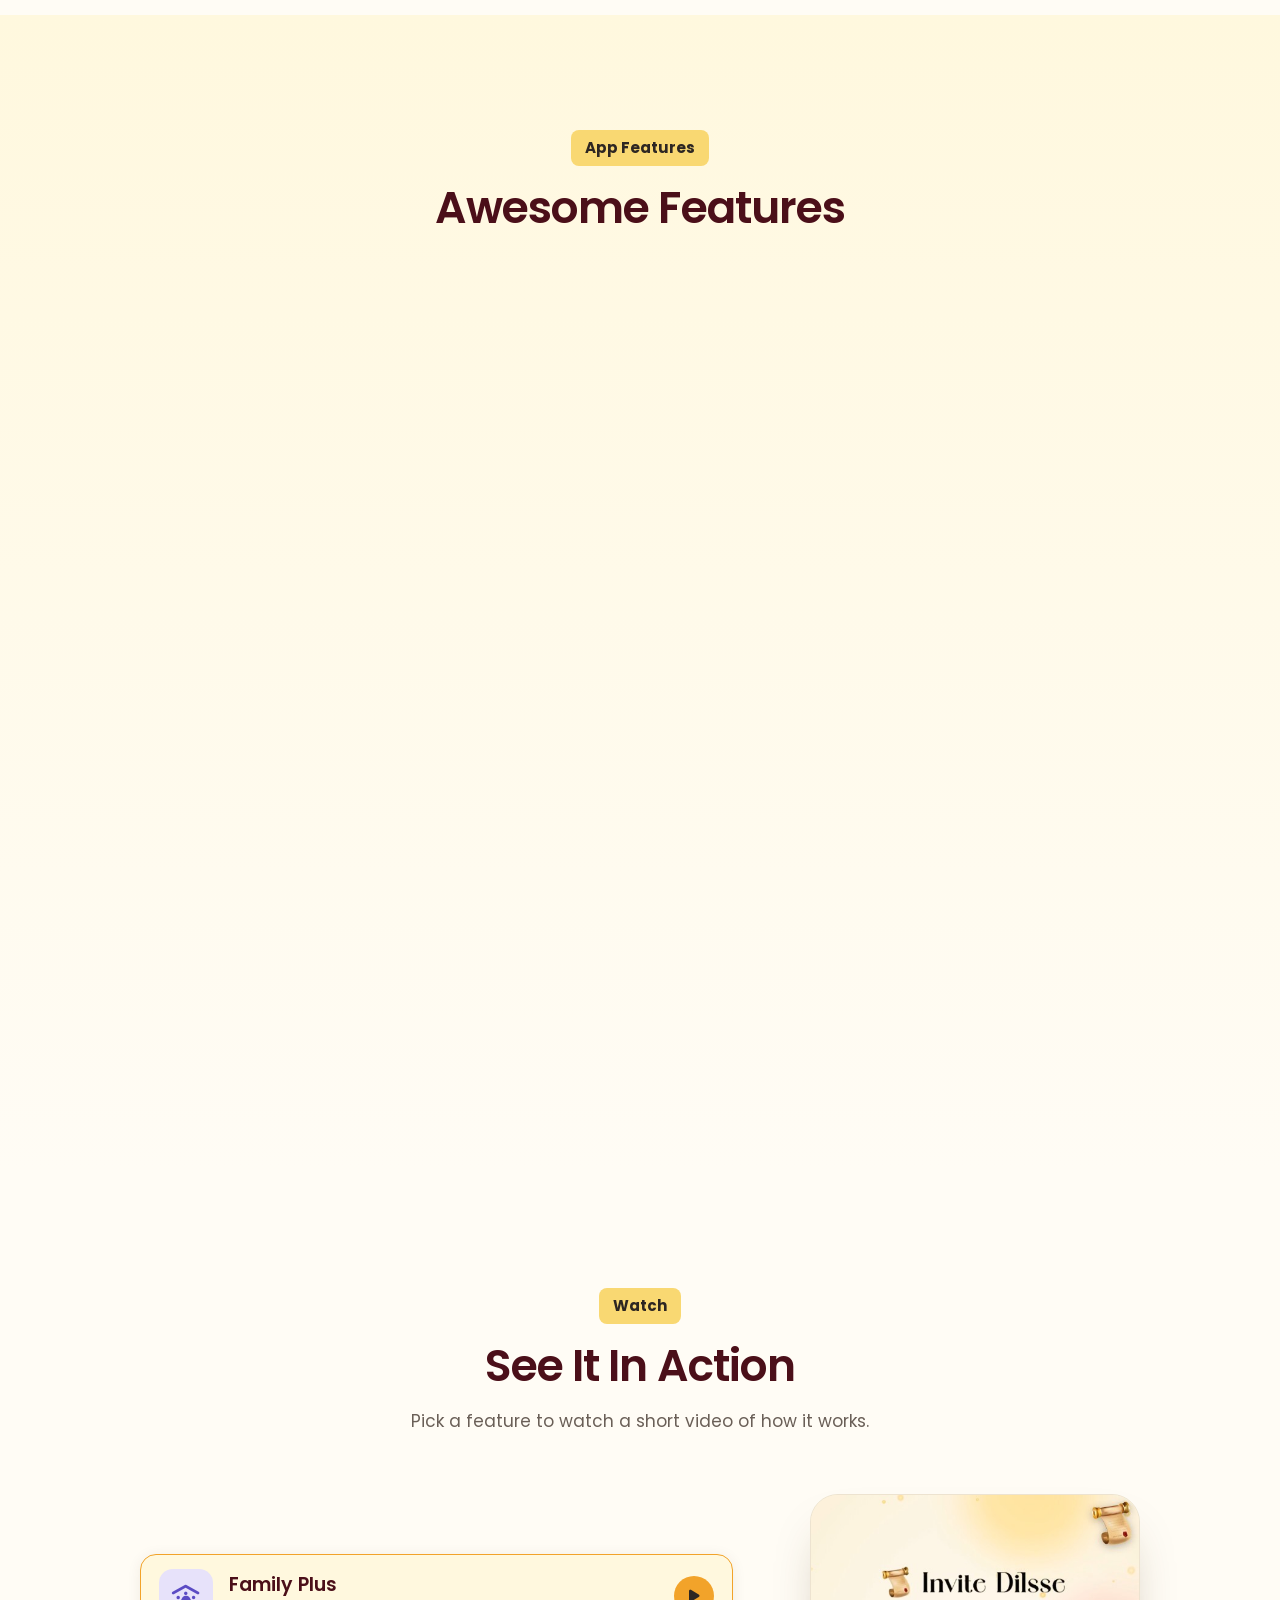
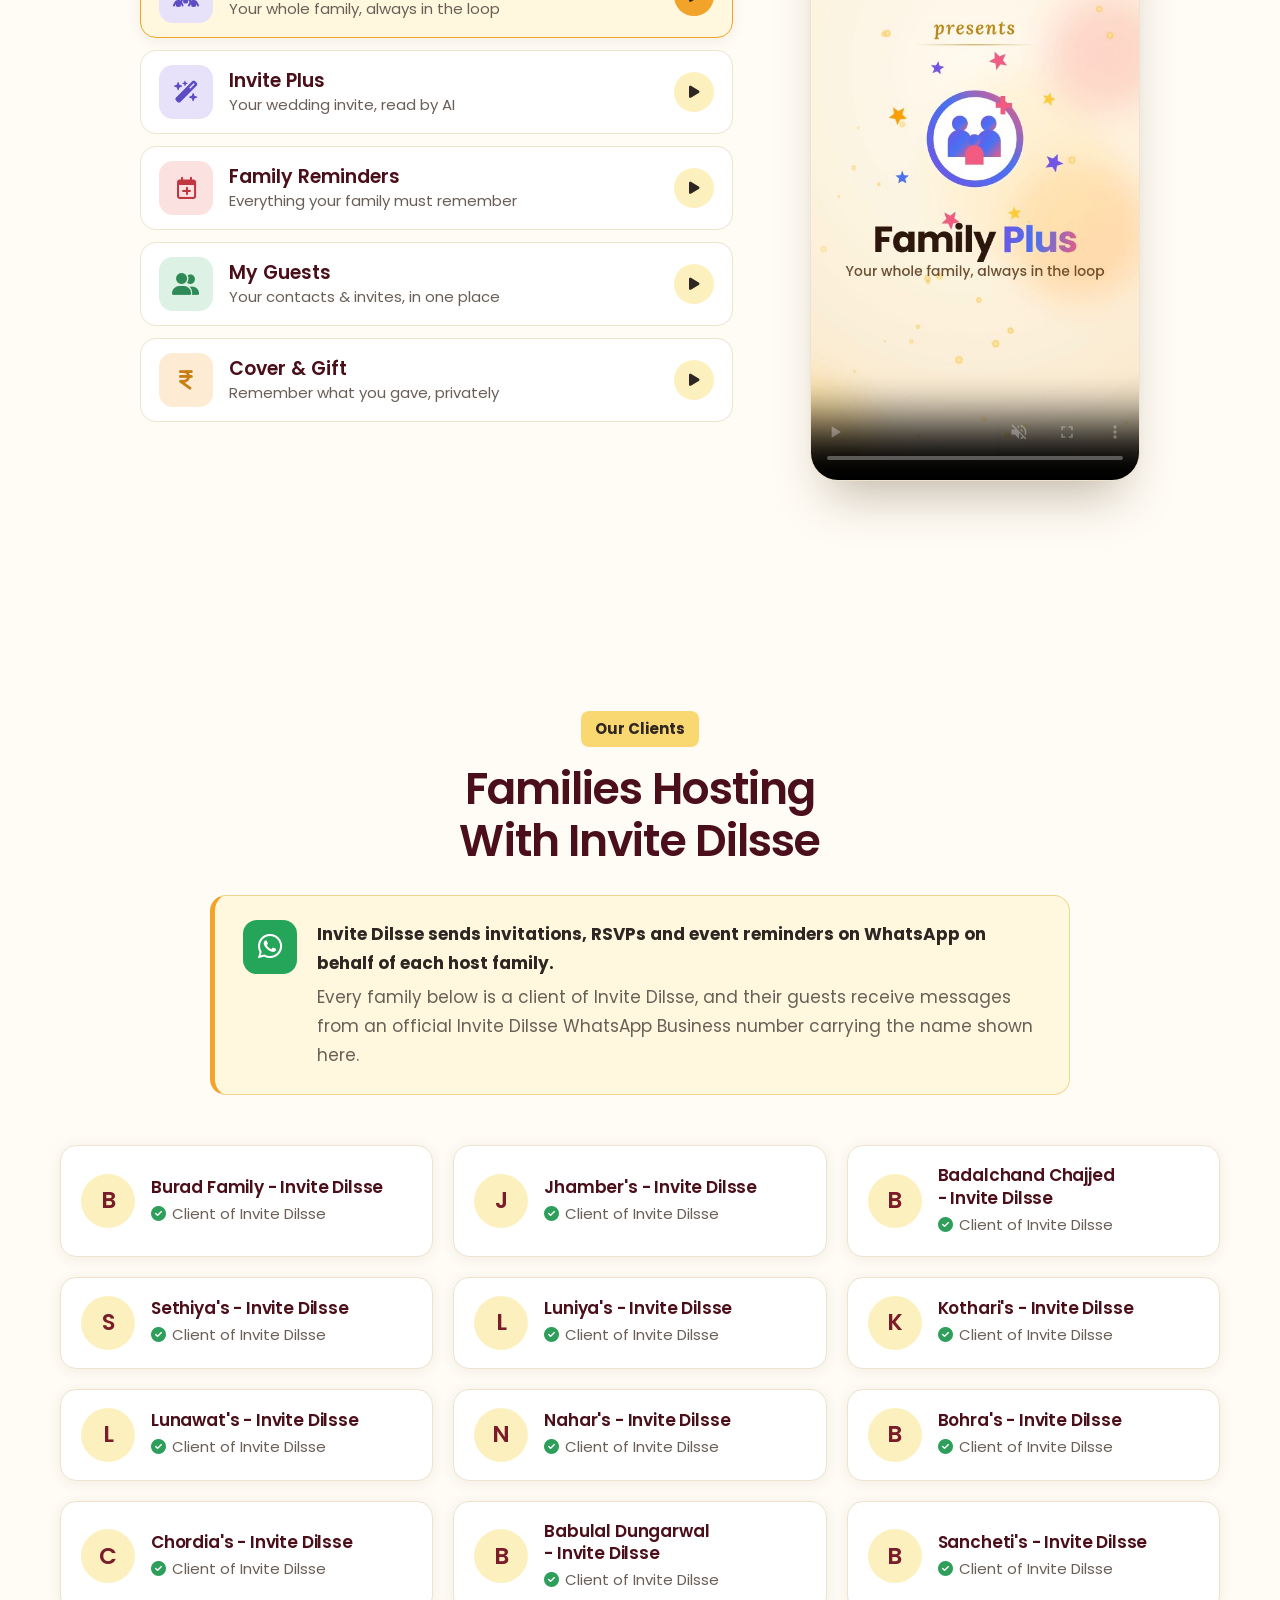
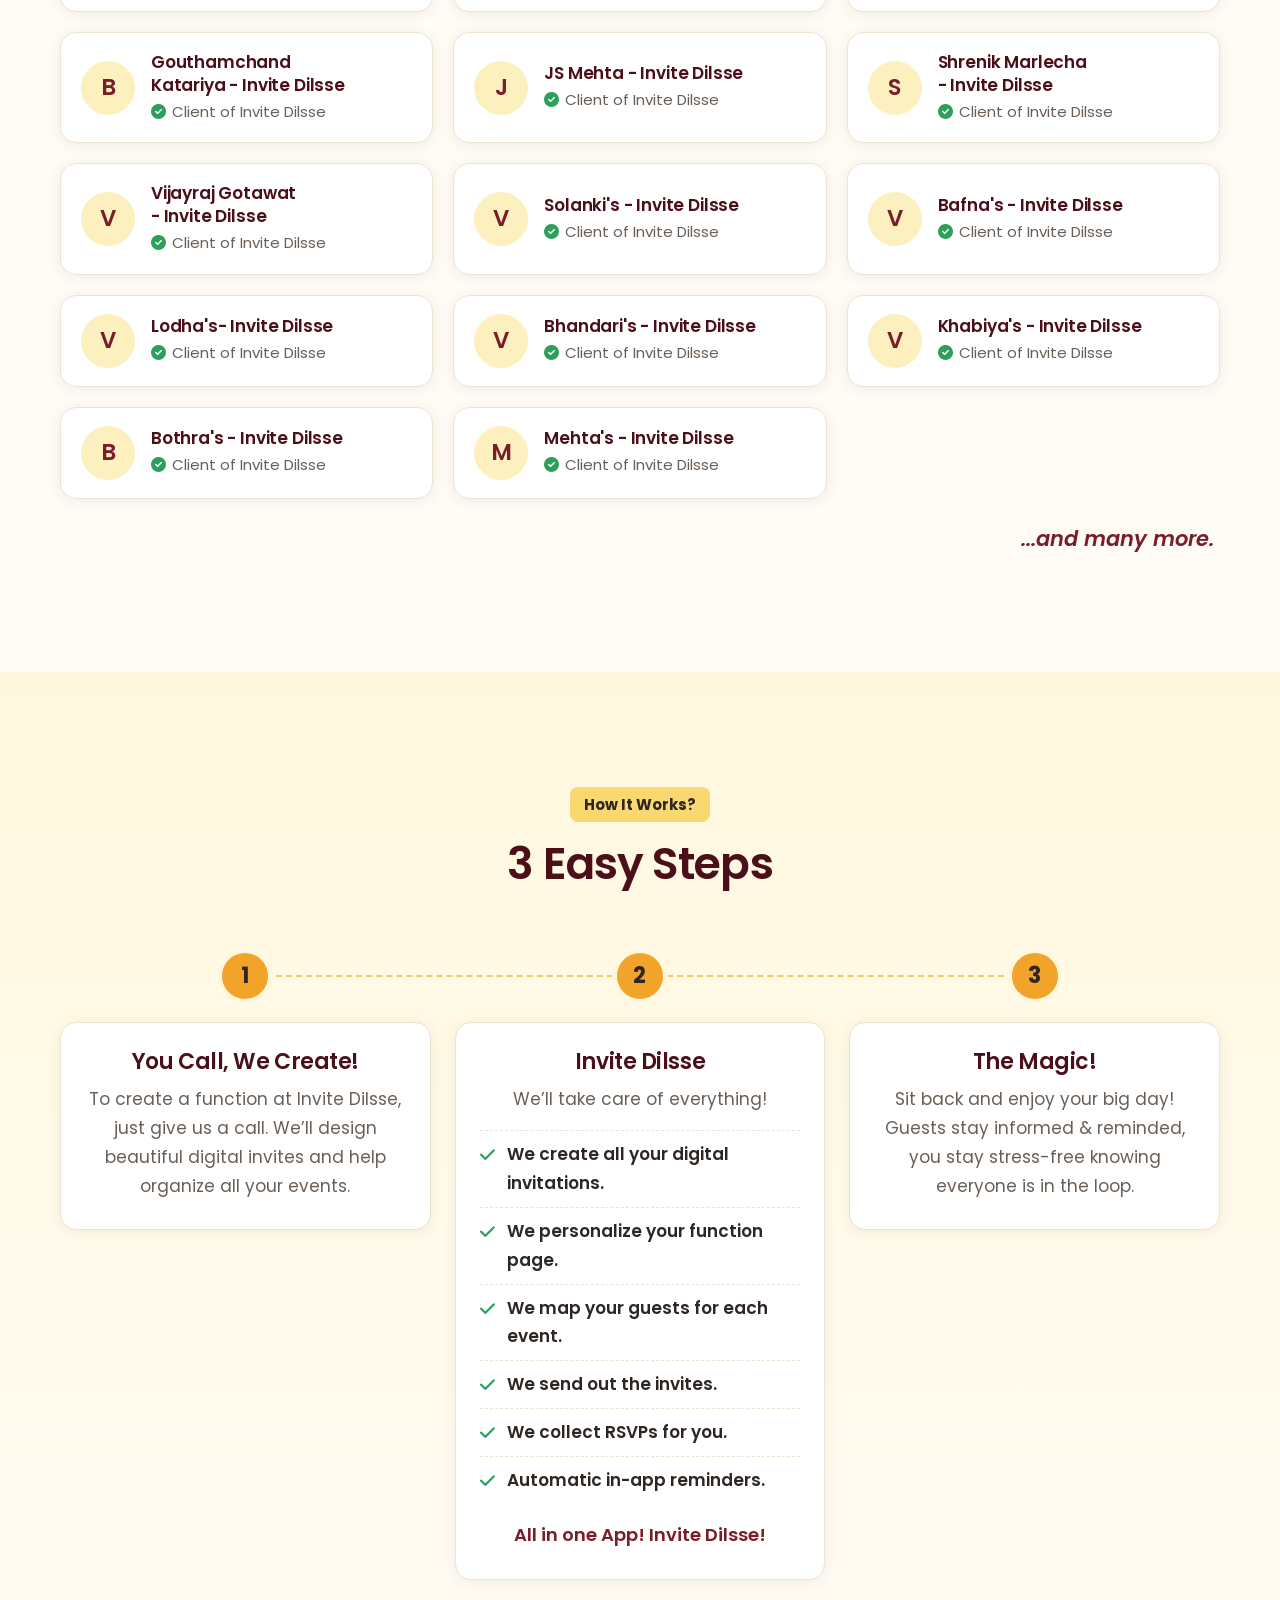
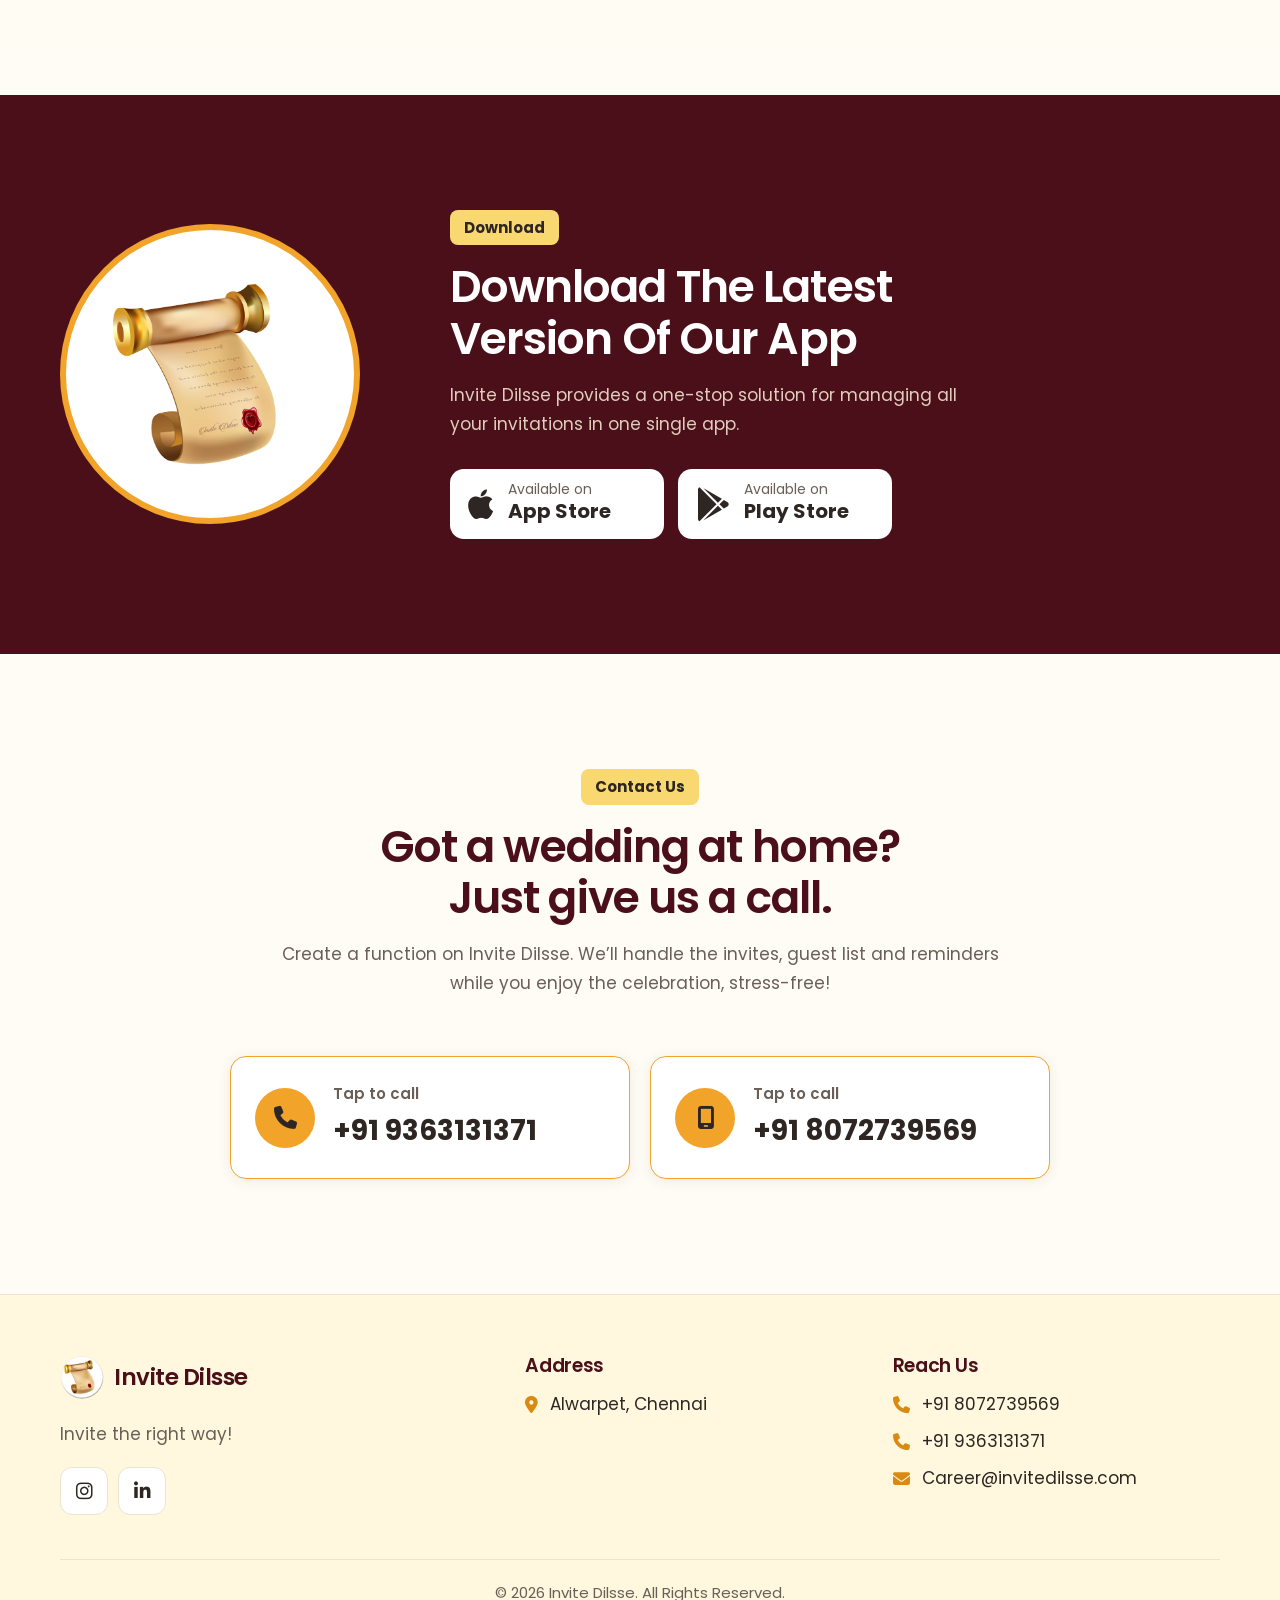
==== commit 1efd7538: "mehta add" ====
--- a/index.html
+++ b/index.html
@@ -370,6 +370,20 @@
                             <p><i class="fa-solid fa-circle-check"></i>Client of Invite Dilsse</p>
                         </div>
                     </article>
+                    <article class="card client">
+                        <div class="client__mark" aria-hidden="true">B</div>
+                        <div>
+                            <h3>Bothra's - Invite Dilsse</h3>
+                            <p><i class="fa-solid fa-circle-check"></i>Client of Invite Dilsse</p>
+                        </div>
+                    </article>
+                    <article class="card client">
+                        <div class="client__mark" aria-hidden="true">M</div>
+                        <div>
+                            <h3>Mehta's - Invite Dilsse</h3>
+                            <p><i class="fa-solid fa-circle-check"></i>Client of Invite Dilsse</p>
+                        </div>
+                    </article>
 
                 </div>
                 <p class="clients__more reveal">...and many more.</p>
